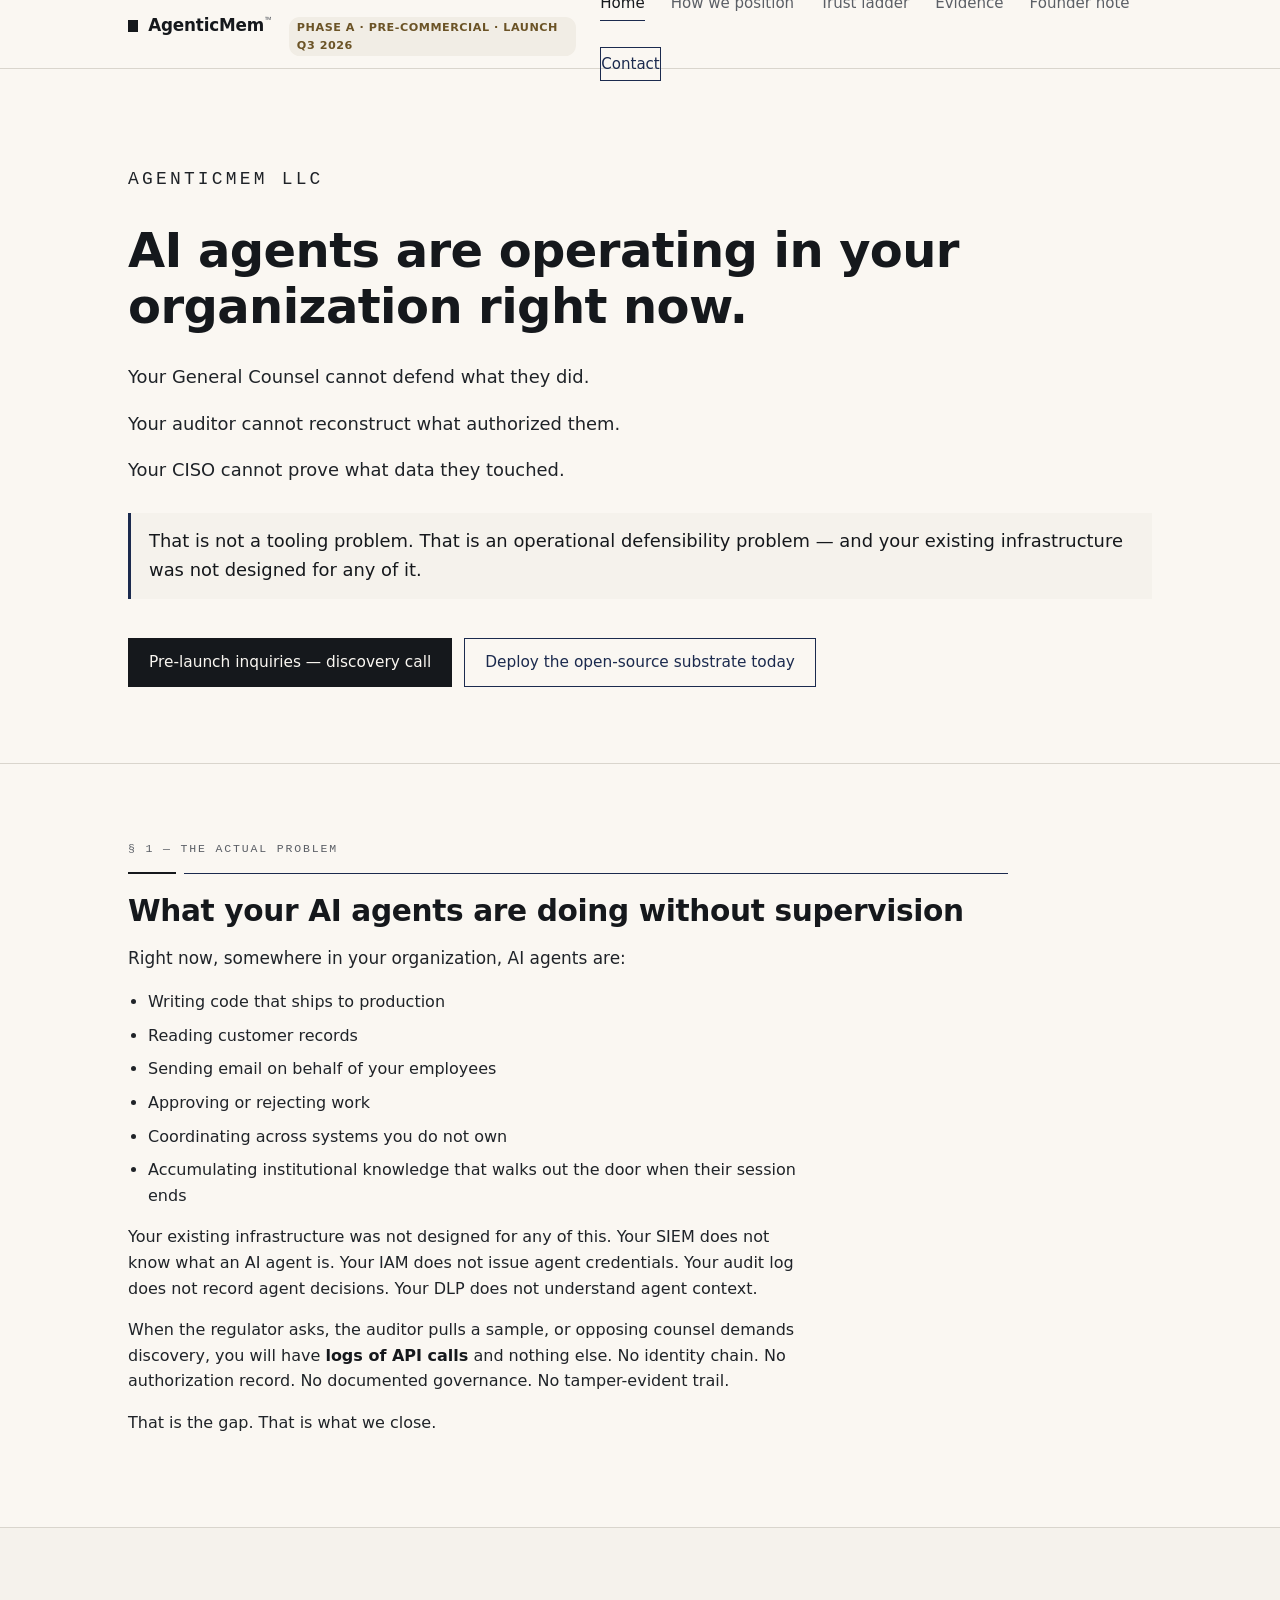
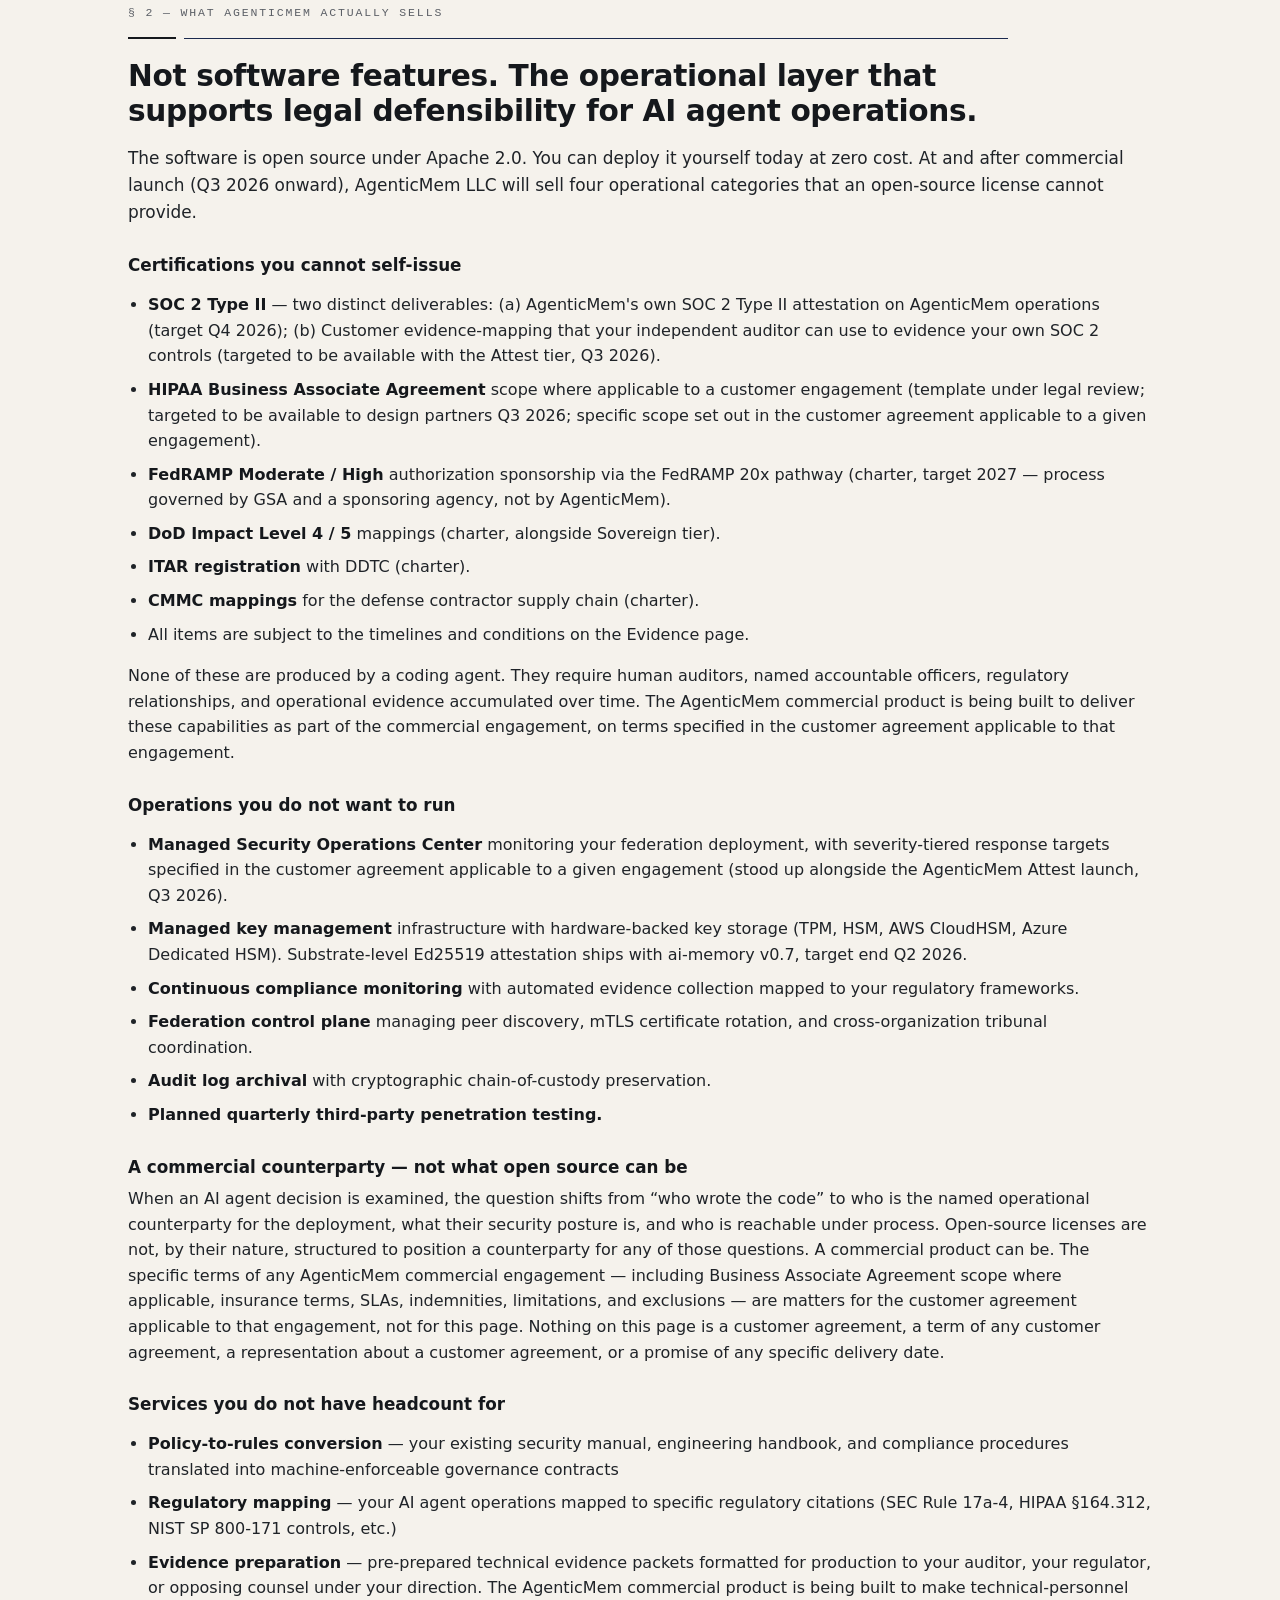
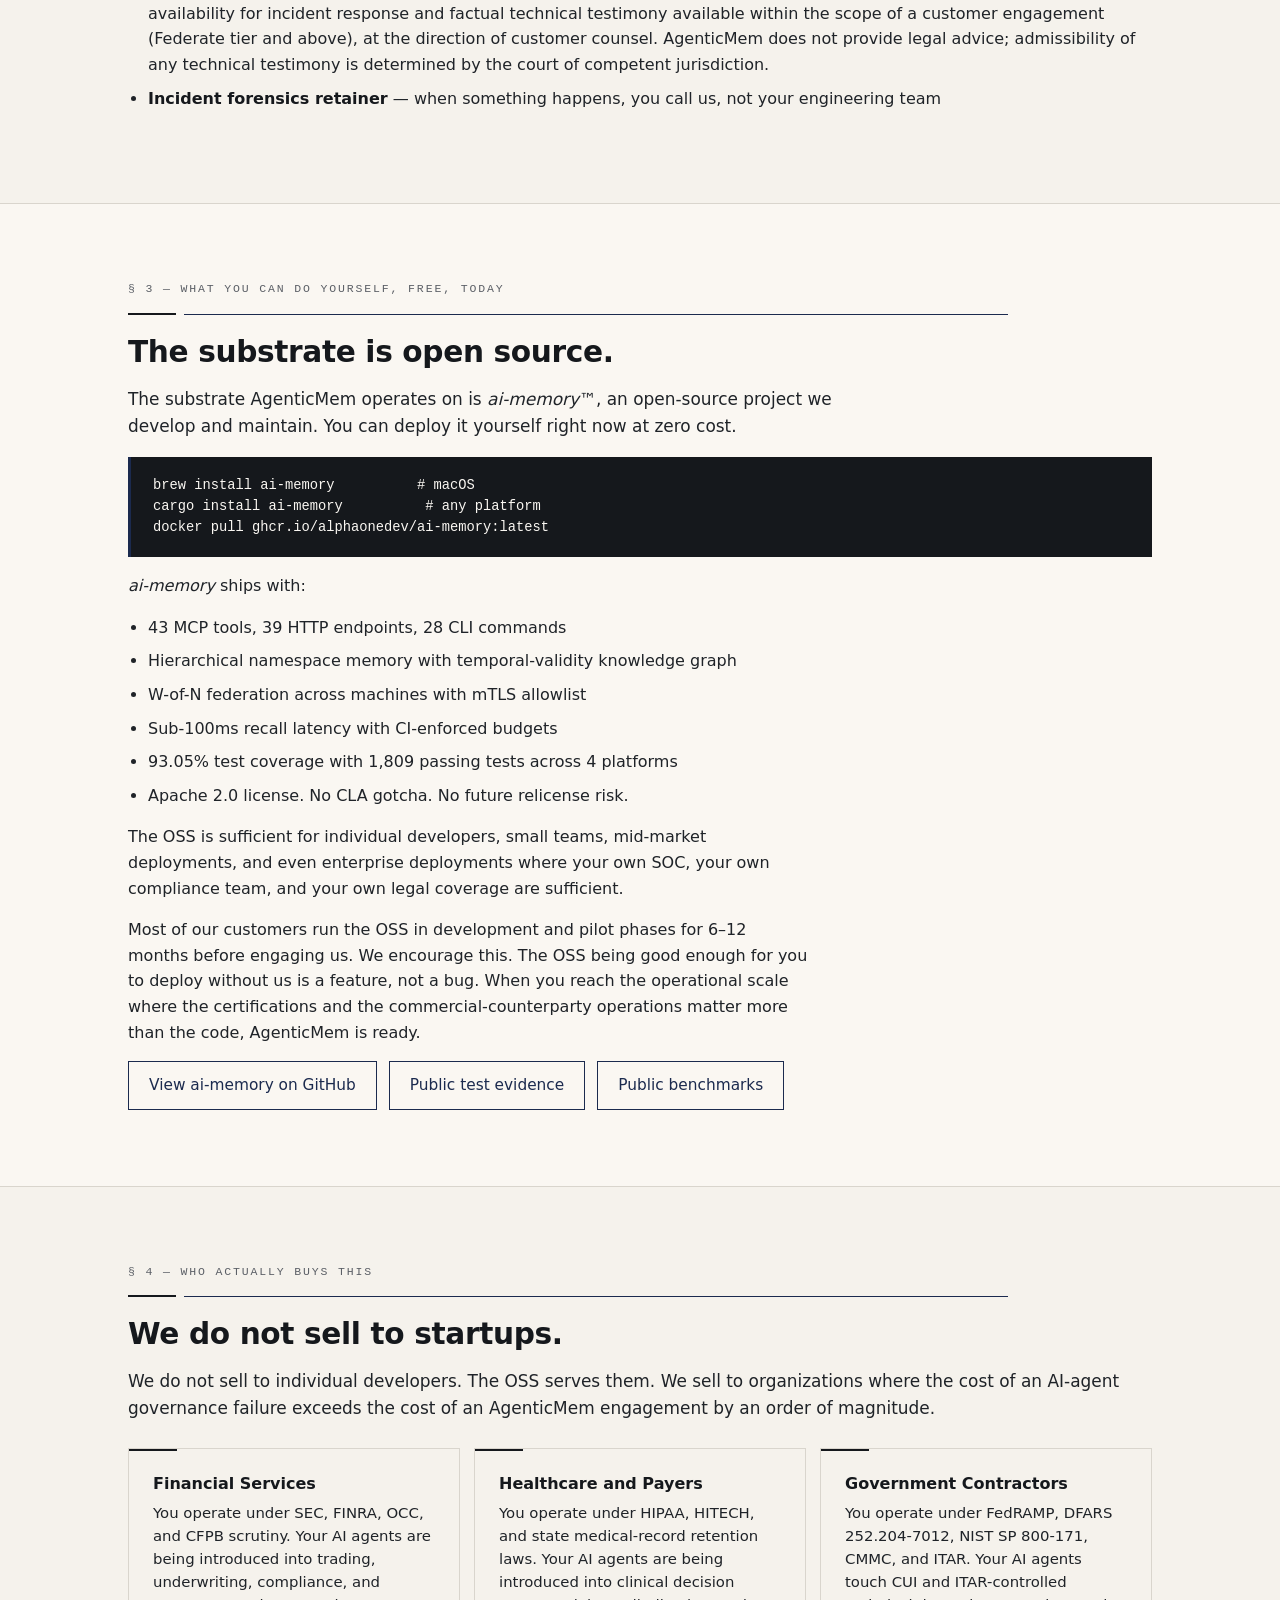
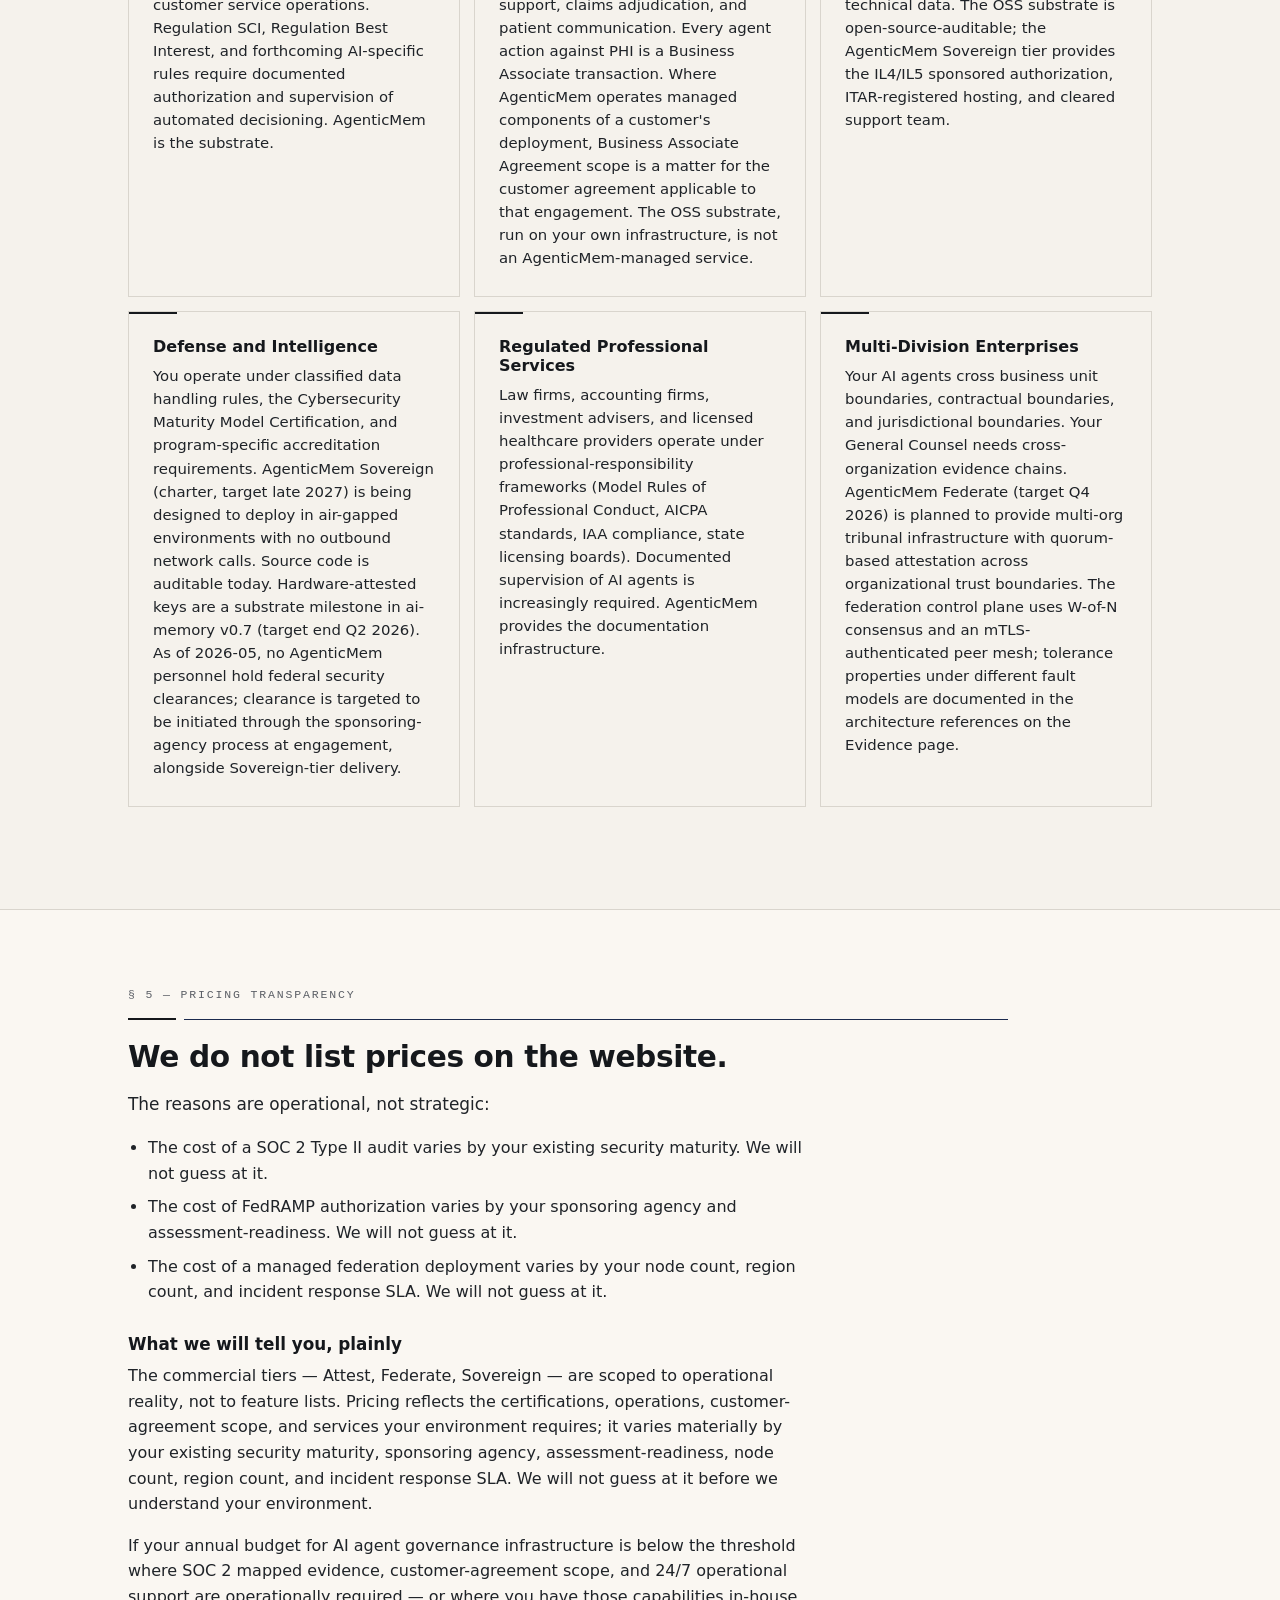
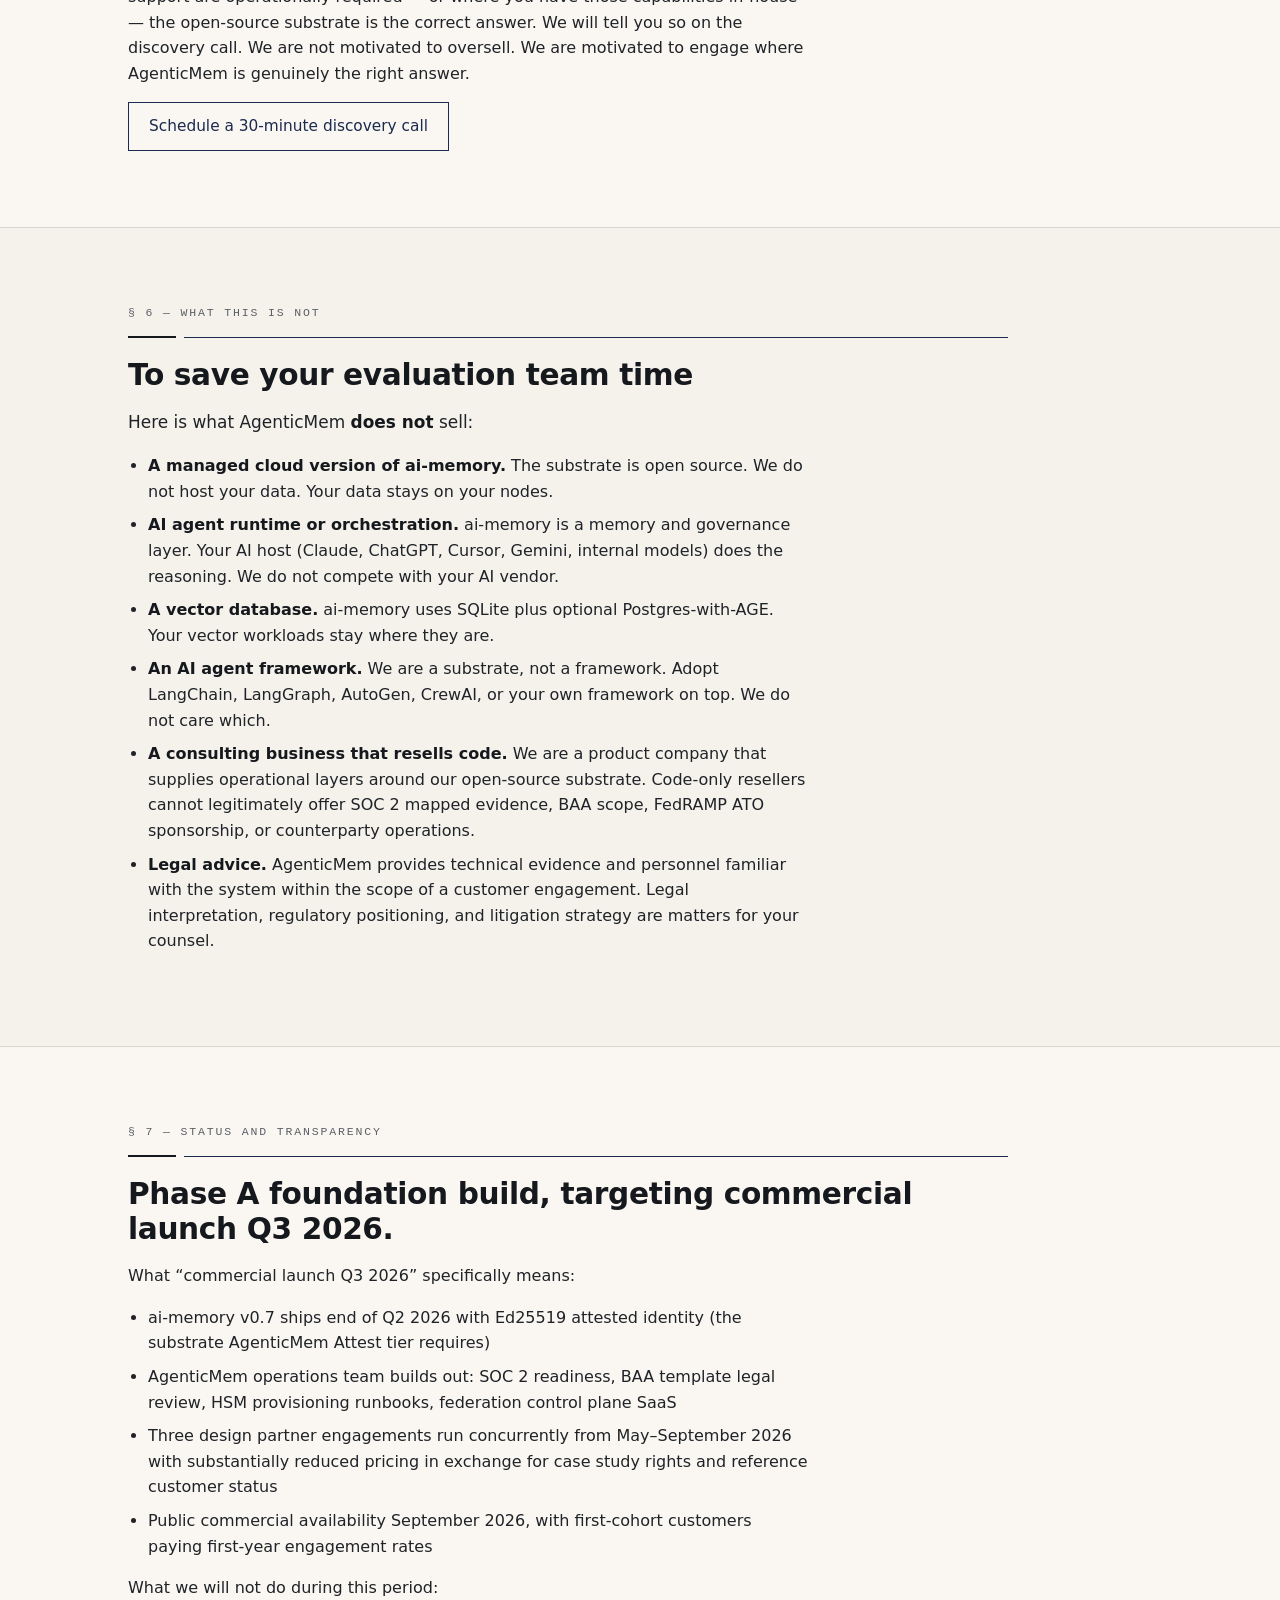
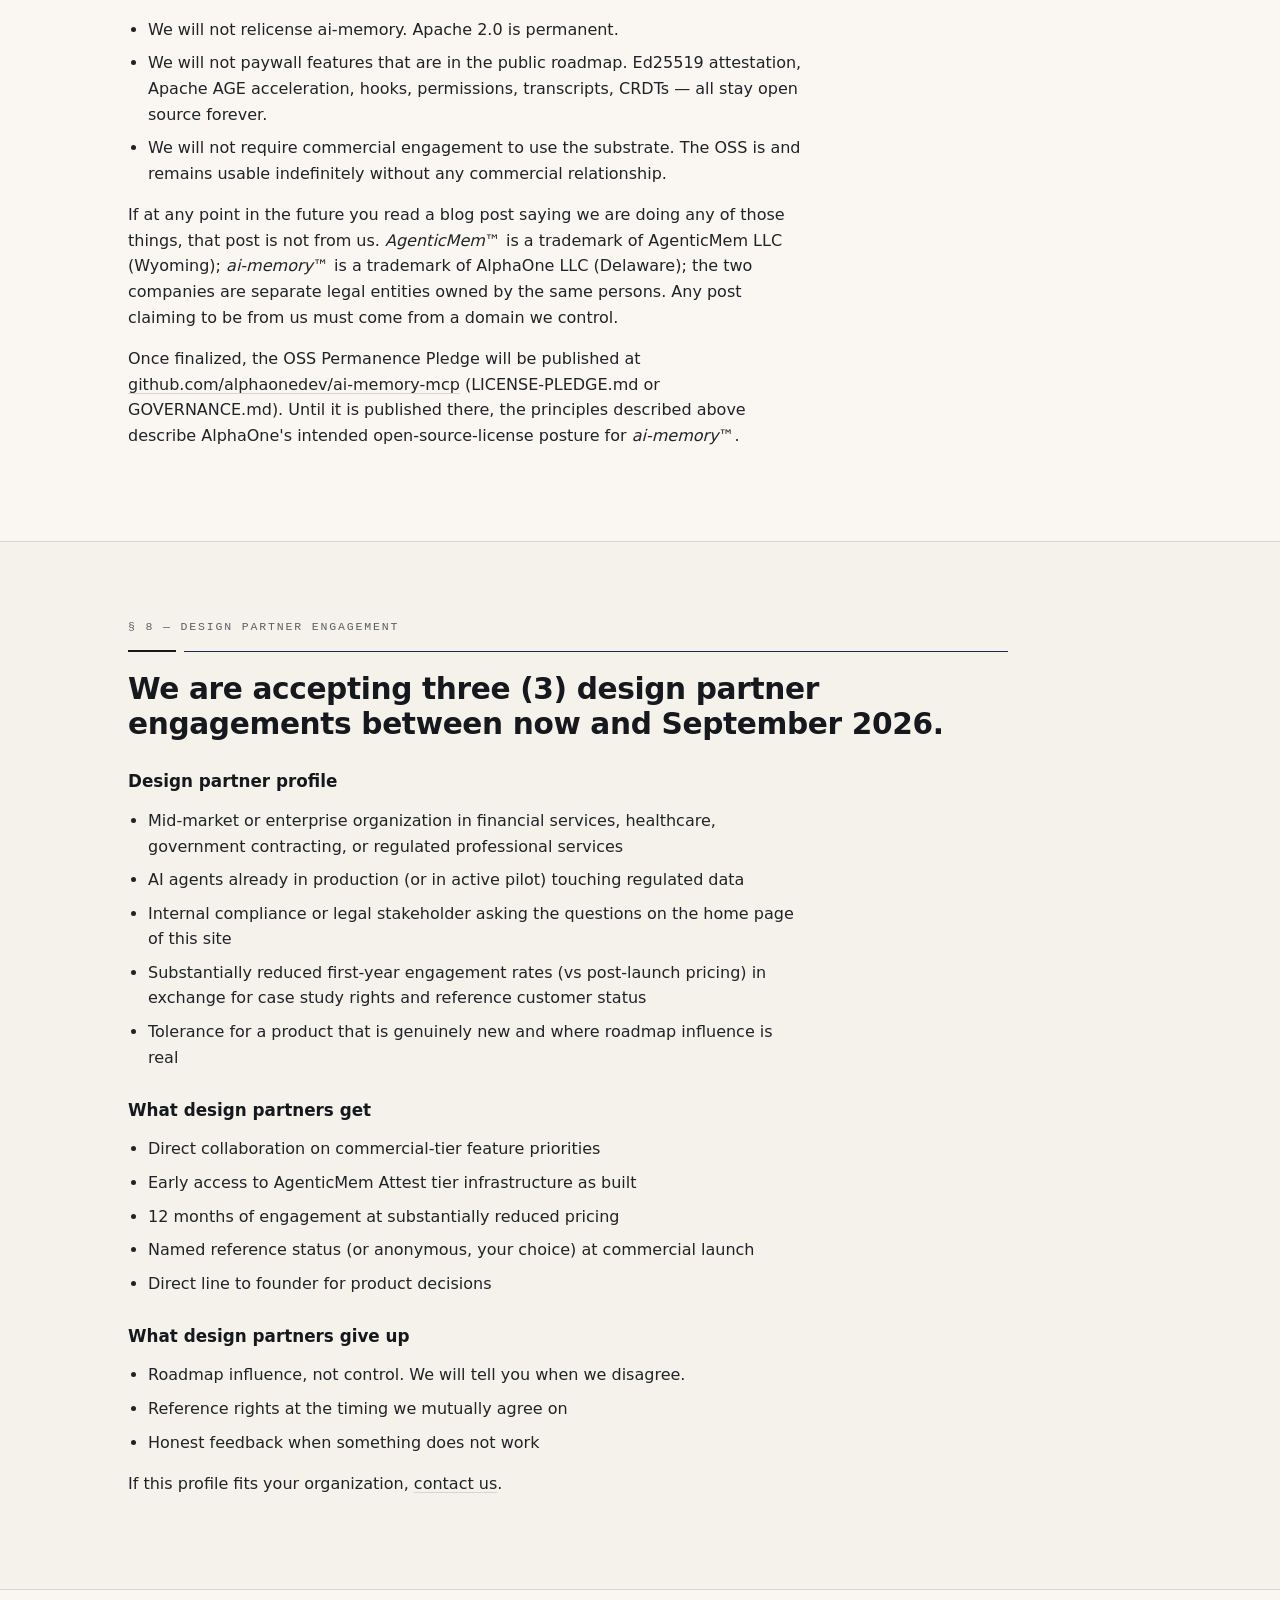
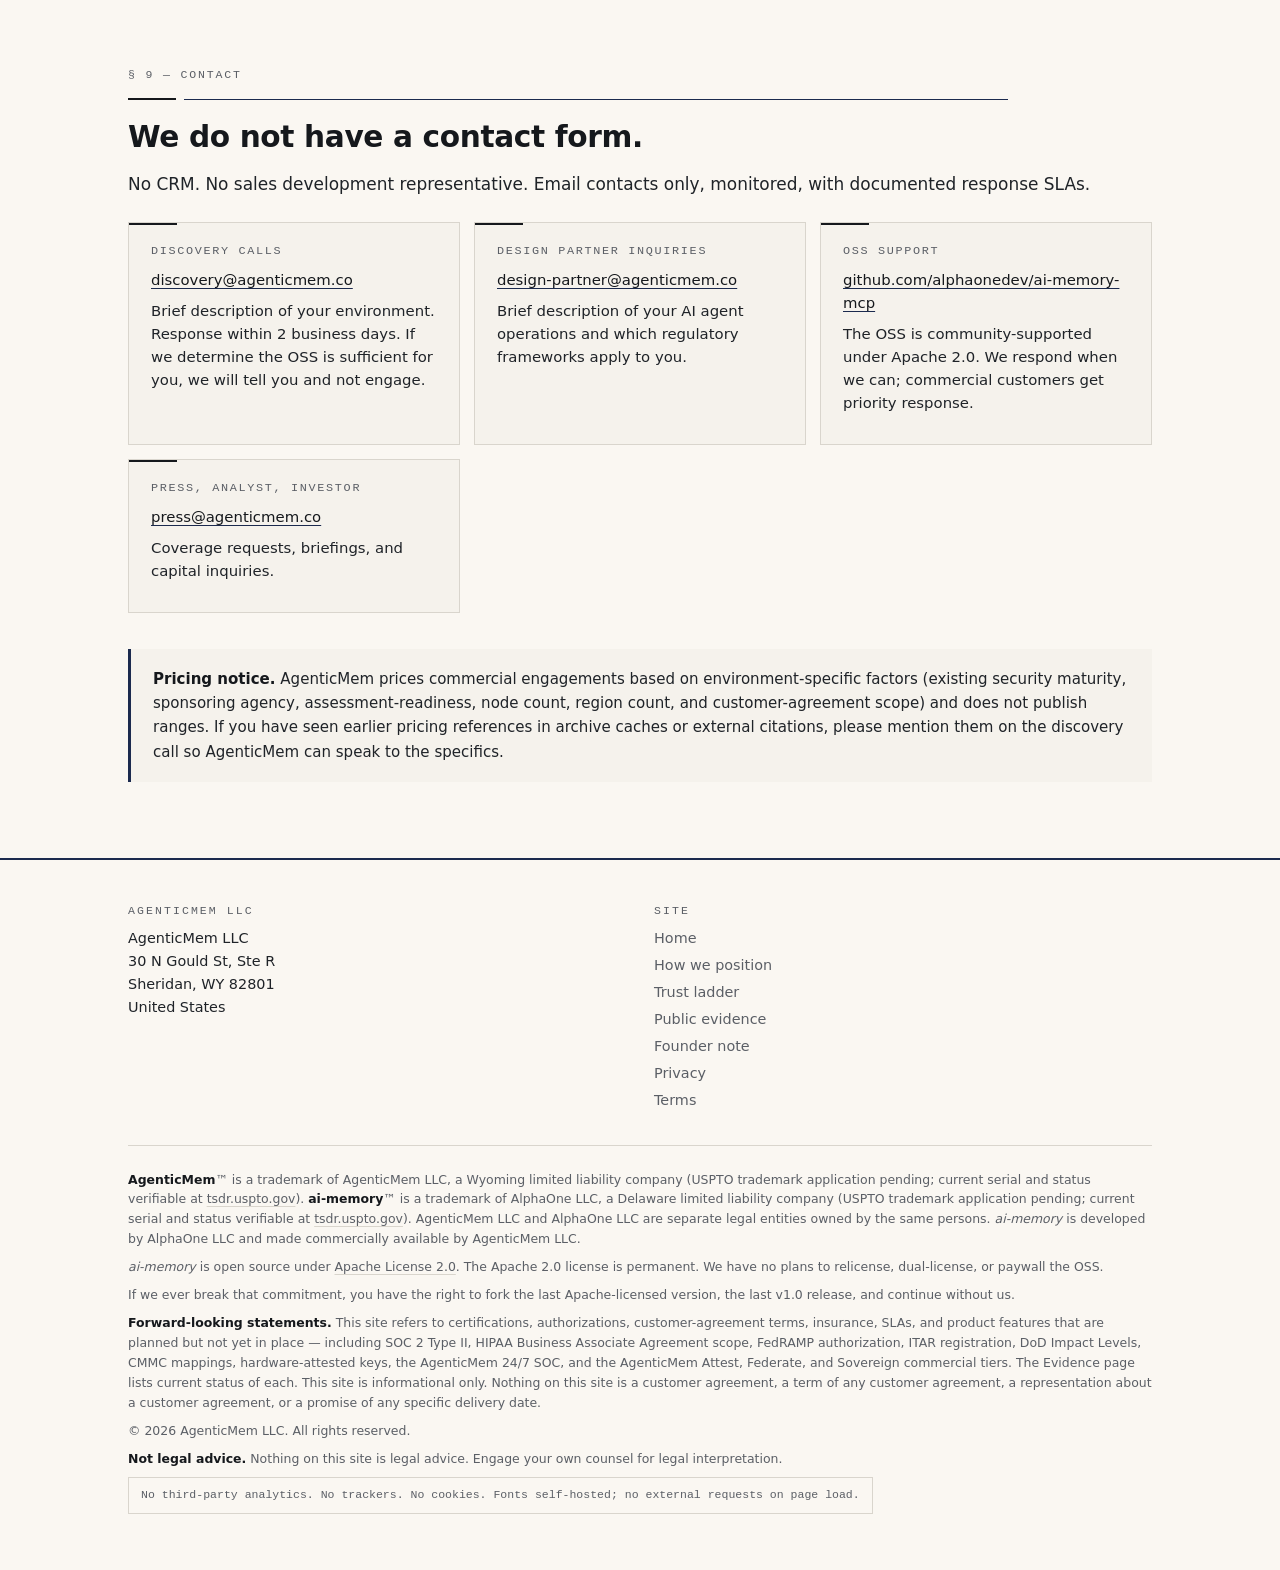
==== index.html @ 898bf643 "chore(site): § 6 cleanup — strip residual liability-acceptance phrases per style table" ====
<!DOCTYPE html>
<html lang="en">
<head>
<meta charset="UTF-8">
<meta name="viewport" content="width=device-width, initial-scale=1.0">
<title>AgenticMem&#8482; &mdash; Operational counterparty for AI agent operations</title>
<meta name="description" content="AgenticMem provides certifications, operations, and commercial-counterparty operations for organizations running ai-memory at regulated scale. The substrate is open source under Apache 2.0; AgenticMem is the commercial counterparty.">
<meta name="robots" content="index, follow">
<meta property="og:title" content="AgenticMem &mdash; Operational counterparty for AI agent operations">
<meta property="og:description" content="Certifications, operations, and commercial-counterparty operations for organizations running ai-memory at regulated scale.">
<meta property="og:url" content="https://agenticmem.co">
<meta property="og:type" content="website">
<meta name="theme-color" content="#FAF7F2">
<link rel="stylesheet" href="style.css">
<link rel="icon" type="image/svg+xml" href="favicon.svg">
</head>
<body>

<header class="site-header">
  <div class="container header-row">
    <a class="brand" href="/">
      <span class="brand-mark"></span>
      <span class="brand-name">AgenticMem<span class="brand-tm">&trade;</span></span>
      <span class="status-pill-header">Phase A &middot; pre-commercial &middot; launch Q3 2026</span>
    </a>
    <nav class="nav">
      <a href="/" class="active">Home</a>
      <a href="/positioning">How we position</a>
      <a href="/trust">Trust ladder</a>
      <a href="/evidence">Evidence</a>
      <a href="/founder">Founder note</a>
      <a href="#contact" class="nav-cta">Contact</a>
    </nav>
  </div>
</header>

<main>

<section class="hero">
  <div class="container">
    <p class="eyebrow">AgenticMem LLC</p>
    <h1>AI agents are operating in your organization right now.</h1>
    <p>Your General Counsel cannot defend what they did.</p>
    <p>Your auditor cannot reconstruct what authorized them.</p>
    <p>Your CISO cannot prove what data they touched.</p>
    <p class="callout">That is not a tooling problem. That is an operational defensibility problem &mdash; and your existing infrastructure was not designed for any of it.</p>
    <div class="cta-row">
      <a class="btn btn-primary" href="#contact">Pre-launch inquiries &mdash; discovery call</a>
      <a class="btn btn-ghost" href="https://github.com/alphaonedev/ai-memory-mcp">Deploy the open-source substrate today</a>
    </div>
  </div>
</section>

<section class="section">
  <div class="container">
    <p class="section-num">&sect; 1 &mdash; The actual problem</p>
    <h2>What your AI agents are doing without supervision</h2>
    <p class="lede">Right now, somewhere in your organization, AI agents are:</p>
    <ul class="spaced">
      <li>Writing code that ships to production</li>
      <li>Reading customer records</li>
      <li>Sending email on behalf of your employees</li>
      <li>Approving or rejecting work</li>
      <li>Coordinating across systems you do not own</li>
      <li>Accumulating institutional knowledge that walks out the door when their session ends</li>
    </ul>
    <p>Your existing infrastructure was not designed for any of this. Your SIEM does not know what an AI agent is. Your IAM does not issue agent credentials. Your audit log does not record agent decisions. Your DLP does not understand agent context.</p>
    <p>When the regulator asks, the auditor pulls a sample, or opposing counsel demands discovery, you will have <strong>logs of API calls</strong> and nothing else. No identity chain. No authorization record. No documented governance. No tamper-evident trail.</p>
    <p>That is the gap. That is what we close.</p>
  </div>
</section>

<section class="section section-alt">
  <div class="container wide">
    <p class="section-num">&sect; 2 &mdash; What AgenticMem actually sells</p>
    <h2>Not software features. The operational layer that supports legal defensibility for AI agent operations.</h2>
    <p class="lede">The software is open source under Apache 2.0. You can deploy it yourself today at zero cost. At and after commercial launch (Q3 2026 onward), AgenticMem LLC will sell four operational categories that an open-source license cannot provide.</p>

    <h3>Certifications you cannot self-issue</h3>
    <ul class="spaced">
      <li><strong>SOC 2 Type II</strong> &mdash; two distinct deliverables: (a) AgenticMem's own SOC 2 Type II attestation on AgenticMem operations (target Q4 2026); (b) Customer evidence-mapping that your independent auditor can use to evidence your own SOC 2 controls (targeted to be available with the Attest tier, Q3 2026).</li>
      <li><strong>HIPAA Business Associate Agreement</strong> scope where applicable to a customer engagement (template under legal review; targeted to be available to design partners Q3 2026; specific scope set out in the customer agreement applicable to a given engagement).</li>
      <li><strong>FedRAMP Moderate / High</strong> authorization sponsorship via the FedRAMP 20x pathway (charter, target 2027 &mdash; process governed by GSA and a sponsoring agency, not by AgenticMem).</li>
      <li><strong>DoD Impact Level 4 / 5</strong> mappings (charter, alongside Sovereign tier).</li>
      <li><strong>ITAR registration</strong> with DDTC (charter).</li>
      <li><strong>CMMC mappings</strong> for the defense contractor supply chain (charter).</li>
      <li>All items are subject to the timelines and conditions on the Evidence page.</li>
    </ul>
    <p>None of these are produced by a coding agent. They require human auditors, named accountable officers, regulatory relationships, and operational evidence accumulated over time. The AgenticMem commercial product is being built to deliver these capabilities as part of the commercial engagement, on terms specified in the customer agreement applicable to that engagement.</p>

    <h3>Operations you do not want to run</h3>
    <ul class="spaced">
      <li><strong>Managed Security Operations Center</strong> monitoring your federation deployment, with severity-tiered response targets specified in the customer agreement applicable to a given engagement (stood up alongside the AgenticMem Attest launch, Q3 2026).</li>
      <li><strong>Managed key management</strong> infrastructure with hardware-backed key storage (TPM, HSM, AWS CloudHSM, Azure Dedicated HSM). Substrate-level Ed25519 attestation ships with ai-memory v0.7, target end Q2 2026.</li>
      <li><strong>Continuous compliance monitoring</strong> with automated evidence collection mapped to your regulatory frameworks.</li>
      <li><strong>Federation control plane</strong> managing peer discovery, mTLS certificate rotation, and cross-organization tribunal coordination.</li>
      <li><strong>Audit log archival</strong> with cryptographic chain-of-custody preservation.</li>
      <li><strong>Planned quarterly third-party penetration testing.</strong></li>
    </ul>

    <h3>A commercial counterparty &mdash; not what open source can be</h3>
    <p>When an AI agent decision is examined, the question shifts from &ldquo;who wrote the code&rdquo; to who is the named operational counterparty for the deployment, what their security posture is, and who is reachable under process. Open-source licenses are not, by their nature, structured to position a counterparty for any of those questions. A commercial product can be. The specific terms of any AgenticMem commercial engagement &mdash; including Business Associate Agreement scope where applicable, insurance terms, SLAs, indemnities, limitations, and exclusions &mdash; are matters for the customer agreement applicable to that engagement, not for this page. Nothing on this page is a customer agreement, a term of any customer agreement, a representation about a customer agreement, or a promise of any specific delivery date.</p>

    <h3>Services you do not have headcount for</h3>
    <ul class="spaced">
      <li><strong>Policy-to-rules conversion</strong> &mdash; your existing security manual, engineering handbook, and compliance procedures translated into machine-enforceable governance contracts</li>
      <li><strong>Regulatory mapping</strong> &mdash; your AI agent operations mapped to specific regulatory citations (SEC Rule 17a-4, HIPAA &sect;164.312, NIST SP 800-171 controls, etc.)</li>
      <li><strong>Evidence preparation</strong> &mdash; pre-prepared technical evidence packets formatted for production to your auditor, your regulator, or opposing counsel under your direction. The AgenticMem commercial product is being built to make technical-personnel availability for incident response and factual technical testimony available within the scope of a customer engagement (Federate tier and above), at the direction of customer counsel. AgenticMem does not provide legal advice; admissibility of any technical testimony is determined by the court of competent jurisdiction.</li>
      <li><strong>Incident forensics retainer</strong> &mdash; when something happens, you call us, not your engineering team</li>
    </ul>
  </div>
</section>

<section class="section">
  <div class="container">
    <p class="section-num">&sect; 3 &mdash; What you can do yourself, free, today</p>
    <h2>The substrate is open source.</h2>
    <p class="lede">The substrate AgenticMem operates on is <em>ai-memory</em>&trade;, an open-source project we develop and maintain. You can deploy it yourself right now at zero cost.</p>
<pre><code>brew install ai-memory          # macOS
cargo install ai-memory          # any platform
docker pull ghcr.io/alphaonedev/ai-memory:latest</code></pre>
    <p><em>ai-memory</em> ships with:</p>
    <ul class="spaced">
      <li>43 MCP tools, 39 HTTP endpoints, 28 CLI commands</li>
      <li>Hierarchical namespace memory with temporal-validity knowledge graph</li>
      <li>W-of-N federation across machines with mTLS allowlist</li>
      <li>Sub-100ms recall latency with CI-enforced budgets</li>
      <li>93.05% test coverage with 1,809 passing tests across 4 platforms</li>
      <li>Apache 2.0 license. No CLA gotcha. No future relicense risk.</li>
    </ul>
    <p>The OSS is sufficient for individual developers, small teams, mid-market deployments, and even enterprise deployments where your own SOC, your own compliance team, and your own legal coverage are sufficient.</p>
    <p>Most of our customers run the OSS in development and pilot phases for 6&ndash;12 months before engaging us. We encourage this. The OSS being good enough for you to deploy without us is a feature, not a bug. When you reach the operational scale where the certifications and the commercial-counterparty operations matter more than the code, AgenticMem is ready.</p>
    <div class="cta-row">
      <a class="btn btn-ghost" href="https://github.com/alphaonedev/ai-memory-mcp">View ai-memory on GitHub</a>
      <a class="btn btn-ghost" href="https://alphaonedev.github.io/ai-memory-test-hub/">Public test evidence</a>
      <a class="btn btn-ghost" href="https://alphaonedev.github.io/ai-memory-mcp/#benchmarks">Public benchmarks</a>
    </div>
  </div>
</section>

<section class="section section-alt">
  <div class="container wide">
    <p class="section-num">&sect; 4 &mdash; Who actually buys this</p>
    <h2>We do not sell to startups.</h2>
    <p class="lede">We do not sell to individual developers. The OSS serves them. We sell to organizations where the cost of an AI-agent governance failure exceeds the cost of an AgenticMem engagement by an order of magnitude.</p>
    <div class="audience-grid">
      <div class="audience-card">
        <h3>Financial Services</h3>
        <p>You operate under SEC, FINRA, OCC, and CFPB scrutiny. Your AI agents are being introduced into trading, underwriting, compliance, and customer service operations. Regulation SCI, Regulation Best Interest, and forthcoming AI-specific rules require documented authorization and supervision of automated decisioning. AgenticMem is the substrate.</p>
      </div>
      <div class="audience-card">
        <h3>Healthcare and Payers</h3>
        <p>You operate under HIPAA, HITECH, and state medical-record retention laws. Your AI agents are being introduced into clinical decision support, claims adjudication, and patient communication. Every agent action against PHI is a Business Associate transaction. Where AgenticMem operates managed components of a customer's deployment, Business Associate Agreement scope is a matter for the customer agreement applicable to that engagement. The OSS substrate, run on your own infrastructure, is not an AgenticMem-managed service.</p>
      </div>
      <div class="audience-card">
        <h3>Government Contractors</h3>
        <p>You operate under FedRAMP, DFARS 252.204-7012, NIST SP 800-171, CMMC, and ITAR. Your AI agents touch CUI and ITAR-controlled technical data. The OSS substrate is open-source-auditable; the AgenticMem Sovereign tier provides the IL4/IL5 sponsored authorization, ITAR-registered hosting, and cleared support team.</p>
      </div>
      <div class="audience-card">
        <h3>Defense and Intelligence</h3>
        <p>You operate under classified data handling rules, the Cybersecurity Maturity Model Certification, and program-specific accreditation requirements. AgenticMem Sovereign (charter, target late 2027) is being designed to deploy in air-gapped environments with no outbound network calls. Source code is auditable today. Hardware-attested keys are a substrate milestone in ai-memory v0.7 (target end Q2 2026). As of 2026-05, no AgenticMem personnel hold federal security clearances; clearance is targeted to be initiated through the sponsoring-agency process at engagement, alongside Sovereign-tier delivery.</p>
      </div>
      <div class="audience-card">
        <h3>Regulated Professional Services</h3>
        <p>Law firms, accounting firms, investment advisers, and licensed healthcare providers operate under professional-responsibility frameworks (Model Rules of Professional Conduct, AICPA standards, IAA compliance, state licensing boards). Documented supervision of AI agents is increasingly required. AgenticMem provides the documentation infrastructure.</p>
      </div>
      <div class="audience-card">
        <h3>Multi-Division Enterprises</h3>
        <p>Your AI agents cross business unit boundaries, contractual boundaries, and jurisdictional boundaries. Your General Counsel needs cross-organization evidence chains. AgenticMem Federate (target Q4 2026) is planned to provide multi-org tribunal infrastructure with quorum-based attestation across organizational trust boundaries. The federation control plane uses W-of-N consensus and an mTLS-authenticated peer mesh; tolerance properties under different fault models are documented in the architecture references on the Evidence page.</p>
      </div>
    </div>
  </div>
</section>

<section class="section">
  <div class="container">
    <p class="section-num">&sect; 5 &mdash; Pricing transparency</p>
    <h2>We do not list prices on the website.</h2>
    <p class="lede">The reasons are operational, not strategic:</p>
    <ul class="spaced">
      <li>The cost of a SOC 2 Type II audit varies by your existing security maturity. We will not guess at it.</li>
      <li>The cost of FedRAMP authorization varies by your sponsoring agency and assessment-readiness. We will not guess at it.</li>
      <li>The cost of a managed federation deployment varies by your node count, region count, and incident response SLA. We will not guess at it.</li>
    </ul>
    <h3>What we will tell you, plainly</h3>
    <p>The commercial tiers &mdash; Attest, Federate, Sovereign &mdash; are scoped to operational reality, not to feature lists. Pricing reflects the certifications, operations, customer-agreement scope, and services your environment requires; it varies materially by your existing security maturity, sponsoring agency, assessment-readiness, node count, region count, and incident response SLA. We will not guess at it before we understand your environment.</p>
    <p>If your annual budget for AI agent governance infrastructure is below the threshold where SOC 2 mapped evidence, customer-agreement scope, and 24/7 operational support are operationally required &mdash; or where you have those capabilities in-house &mdash; the open-source substrate is the correct answer. We will tell you so on the discovery call. We are not motivated to oversell. We are motivated to engage where AgenticMem is genuinely the right answer.</p>
    <div class="cta-row">
      <a class="btn btn-ghost" href="#contact">Schedule a 30-minute discovery call</a>
    </div>
  </div>
</section>

<section class="section section-alt">
  <div class="container">
    <p class="section-num">&sect; 6 &mdash; What this is not</p>
    <h2>To save your evaluation team time</h2>
    <p class="lede">Here is what AgenticMem <strong>does not</strong> sell:</p>
    <ul class="spaced">
      <li><strong>A managed cloud version of ai-memory.</strong> The substrate is open source. We do not host your data. Your data stays on your nodes.</li>
      <li><strong>AI agent runtime or orchestration.</strong> ai-memory is a memory and governance layer. Your AI host (Claude, ChatGPT, Cursor, Gemini, internal models) does the reasoning. We do not compete with your AI vendor.</li>
      <li><strong>A vector database.</strong> ai-memory uses SQLite plus optional Postgres-with-AGE. Your vector workloads stay where they are.</li>
      <li><strong>An AI agent framework.</strong> We are a substrate, not a framework. Adopt LangChain, LangGraph, AutoGen, CrewAI, or your own framework on top. We do not care which.</li>
      <li><strong>A consulting business that resells code.</strong> We are a product company that supplies operational layers around our open-source substrate. Code-only resellers cannot legitimately offer SOC 2 mapped evidence, BAA scope, FedRAMP ATO sponsorship, or counterparty operations.</li>
      <li><strong>Legal advice.</strong> AgenticMem provides technical evidence and personnel familiar with the system within the scope of a customer engagement. Legal interpretation, regulatory positioning, and litigation strategy are matters for your counsel.</li>
    </ul>
  </div>
</section>

<section class="section">
  <div class="container">
    <p class="section-num">&sect; 7 &mdash; Status and transparency</p>
    <h2>Phase A foundation build, targeting commercial launch Q3 2026.</h2>
    <p>What &ldquo;commercial launch Q3 2026&rdquo; specifically means:</p>
    <ul class="spaced">
      <li>ai-memory v0.7 ships end of Q2 2026 with Ed25519 attested identity (the substrate AgenticMem Attest tier requires)</li>
      <li>AgenticMem operations team builds out: SOC 2 readiness, BAA template legal review, HSM provisioning runbooks, federation control plane SaaS</li>
      <li>Three design partner engagements run concurrently from May&ndash;September 2026 with substantially reduced pricing in exchange for case study rights and reference customer status</li>
      <li>Public commercial availability September 2026, with first-cohort customers paying first-year engagement rates</li>
    </ul>
    <p>What we will not do during this period:</p>
    <ul class="spaced">
      <li>We will not relicense ai-memory. Apache 2.0 is permanent.</li>
      <li>We will not paywall features that are in the public roadmap. Ed25519 attestation, Apache AGE acceleration, hooks, permissions, transcripts, CRDTs &mdash; all stay open source forever.</li>
      <li>We will not require commercial engagement to use the substrate. The OSS is and remains usable indefinitely without any commercial relationship.</li>
    </ul>
    <p>If at any point in the future you read a blog post saying we are doing any of those things, that post is not from us. <em>AgenticMem</em>&trade; is a trademark of AgenticMem LLC (Wyoming); <em>ai-memory</em>&trade; is a trademark of AlphaOne LLC (Delaware); the two companies are separate legal entities owned by the same persons. Any post claiming to be from us must come from a domain we control.</p>
    <p>Once finalized, the OSS Permanence Pledge will be published at <a href="https://github.com/alphaonedev/ai-memory-mcp">github.com/alphaonedev/ai-memory-mcp</a> (LICENSE-PLEDGE.md or GOVERNANCE.md). Until it is published there, the principles described above describe AlphaOne's intended open-source-license posture for <em>ai-memory</em>&trade;.</p>
  </div>
</section>

<section class="section section-alt">
  <div class="container">
    <p class="section-num">&sect; 8 &mdash; Design partner engagement</p>
    <h2>We are accepting three (3) design partner engagements between now and September 2026.</h2>

    <h3>Design partner profile</h3>
    <ul class="spaced">
      <li>Mid-market or enterprise organization in financial services, healthcare, government contracting, or regulated professional services</li>
      <li>AI agents already in production (or in active pilot) touching regulated data</li>
      <li>Internal compliance or legal stakeholder asking the questions on the home page of this site</li>
      <li>Substantially reduced first-year engagement rates (vs post-launch pricing) in exchange for case study rights and reference customer status</li>
      <li>Tolerance for a product that is genuinely new and where roadmap influence is real</li>
    </ul>

    <h3>What design partners get</h3>
    <ul class="spaced">
      <li>Direct collaboration on commercial-tier feature priorities</li>
      <li>Early access to AgenticMem Attest tier infrastructure as built</li>
      <li>12 months of engagement at substantially reduced pricing</li>
      <li>Named reference status (or anonymous, your choice) at commercial launch</li>
      <li>Direct line to founder for product decisions</li>
    </ul>

    <h3>What design partners give up</h3>
    <ul class="spaced">
      <li>Roadmap influence, not control. We will tell you when we disagree.</li>
      <li>Reference rights at the timing we mutually agree on</li>
      <li>Honest feedback when something does not work</li>
    </ul>

    <p>If this profile fits your organization, <a href="#contact">contact us</a>.</p>
  </div>
</section>

<section class="section" id="contact">
  <div class="container wide">
    <p class="section-num">&sect; 9 &mdash; Contact</p>
    <h2>We do not have a contact form.</h2>
    <p class="lede">No CRM. No sales development representative. Email contacts only, monitored, with documented response SLAs.</p>
    <div class="contact-row">
      <div>
        <h3>Discovery calls</h3>
        <p><a href="mailto:discovery@agenticmem.co">discovery@agenticmem.co</a></p>
        <p>Brief description of your environment. Response within 2 business days. If we determine the OSS is sufficient for you, we will tell you and not engage.</p>
      </div>
      <div>
        <h3>Design partner inquiries</h3>
        <p><a href="mailto:design-partner@agenticmem.co">design-partner@agenticmem.co</a></p>
        <p>Brief description of your AI agent operations and which regulatory frameworks apply to you.</p>
      </div>
      <div>
        <h3>OSS support</h3>
        <p><a href="https://github.com/alphaonedev/ai-memory-mcp/issues">github.com/alphaonedev/ai-memory-mcp</a></p>
        <p>The OSS is community-supported under Apache 2.0. We respond when we can; commercial customers get priority response.</p>
      </div>
      <div>
        <h3>Press, analyst, investor</h3>
        <p><a href="mailto:press@agenticmem.co">press@agenticmem.co</a></p>
        <p>Coverage requests, briefings, and capital inquiries.</p>
      </div>
    </div>
    <div class="structure-note" style="margin-top:2.4em">
      <p><strong>Pricing notice.</strong> AgenticMem prices commercial engagements based on environment-specific factors (existing security maturity, sponsoring agency, assessment-readiness, node count, region count, and customer-agreement scope) and does not publish ranges. If you have seen earlier pricing references in archive caches or external citations, please mention them on the discovery call so AgenticMem can speak to the specifics.</p>
    </div>
  </div>
</section>

</main>

<footer class="site-footer">
  <div class="container">
    <div class="footer-grid">
      <div>
        <h4>AgenticMem LLC</h4>
        <address>
          AgenticMem LLC<br>
          30 N Gould St, Ste R<br>
          Sheridan, WY 82801<br>
          United States
        </address>
      </div>
      <div>
        <h4>Site</h4>
        <ul>
          <li><a href="/">Home</a></li>
          <li><a href="/positioning">How we position</a></li>
          <li><a href="/trust">Trust ladder</a></li>
          <li><a href="/evidence">Public evidence</a></li>
          <li><a href="/founder">Founder note</a></li>
          <li><a href="/privacy">Privacy</a></li>
          <li><a href="/terms">Terms</a></li>
        </ul>
      </div>
    </div>
    <div class="legal">
      <p><strong>AgenticMem</strong>&trade; is a trademark of AgenticMem LLC, a Wyoming limited liability company (USPTO trademark application pending; current serial and status verifiable at <a href="https://tsdr.uspto.gov">tsdr.uspto.gov</a>). <strong>ai-memory</strong>&trade; is a trademark of AlphaOne LLC, a Delaware limited liability company (USPTO trademark application pending; current serial and status verifiable at <a href="https://tsdr.uspto.gov">tsdr.uspto.gov</a>). AgenticMem LLC and AlphaOne LLC are separate legal entities owned by the same persons. <em>ai-memory</em> is developed by AlphaOne LLC and made commercially available by AgenticMem LLC.</p>
      <p><em>ai-memory</em> is open source under <a href="https://www.apache.org/licenses/LICENSE-2.0">Apache License 2.0</a>. The Apache 2.0 license is permanent. We have no plans to relicense, dual-license, or paywall the OSS.</p>
      <p>If we ever break that commitment, you have the right to fork the last Apache-licensed version, the last v1.0 release, and continue without us.</p>
      <p><strong>Forward-looking statements.</strong> This site refers to certifications, authorizations, customer-agreement terms, insurance, SLAs, and product features that are planned but not yet in place &mdash; including SOC 2 Type II, HIPAA Business Associate Agreement scope, FedRAMP authorization, ITAR registration, DoD Impact Levels, CMMC mappings, hardware-attested keys, the AgenticMem 24/7 SOC, and the AgenticMem Attest, Federate, and Sovereign commercial tiers. The Evidence page lists current status of each. This site is informational only. Nothing on this site is a customer agreement, a term of any customer agreement, a representation about a customer agreement, or a promise of any specific delivery date.</p>
      <p>&copy; 2026 AgenticMem LLC. All rights reserved.</p>
      <p><strong>Not legal advice.</strong> Nothing on this site is legal advice. Engage your own counsel for legal interpretation.</p>
      <p class="privacy-note">No third-party analytics. No trackers. No cookies. Fonts self-hosted; no external requests on page load.</p>
    </div>
  </div>
</footer>

</body>
</html>
---- style.css ----
/* AgenticMem Brand System v3.0 — website (light default).
   Source of truth: AgenticMem Brand System v3.0 Unification Spec.
   Light theme matches the v3 sales slick: bone background, ink body,
   charcoal headings, iron-gall keystone accent. */

/* ============================================================ FONTS */

@font-face {
  font-family: "Inter";
  font-style: normal;
  font-weight: 400;
  font-display: swap;
  src: url("assets/fonts/inter-400.woff2") format("woff2");
}
@font-face {
  font-family: "Inter";
  font-style: normal;
  font-weight: 500;
  font-display: swap;
  src: url("assets/fonts/inter-500.woff2") format("woff2");
}
@font-face {
  font-family: "Inter";
  font-style: normal;
  font-weight: 600;
  font-display: swap;
  src: url("assets/fonts/inter-600.woff2") format("woff2");
}
@font-face {
  font-family: "Inter";
  font-style: normal;
  font-weight: 700;
  font-display: swap;
  src: url("assets/fonts/inter-700.woff2") format("woff2");
}
@font-face {
  font-family: "JetBrains Mono";
  font-style: normal;
  font-weight: 400;
  font-display: swap;
  src: url("assets/fonts/jetbrains-mono-400.woff2") format("woff2");
}
@font-face {
  font-family: "JetBrains Mono";
  font-style: normal;
  font-weight: 700;
  font-display: swap;
  src: url("assets/fonts/jetbrains-mono-700.woff2") format("woff2");
}

/* ============================================================ TOKENS */

:root {
  /* Palette tokens (verbatim from spec). Never reference hex values directly
     outside this :root block. */
  --charcoal:        #15181c;
  --iron-gall:       #1B2A4E;
  --ink-body:        #1F2328;
  --stone:           #5B5F66;
  --hairline:        #D9D5CD;
  --bone:            #FAF7F2;
  --soft-bg:         #F5F2EC;
  --white-text:      #FAF7F2;
  --dark-muted:      #9CA0A6;

  /* Status colors (functional, not decorative). */
  --status-shipped:  #1F5C3F;
  --status-pending:  #7A4A12;
  --status-future:   #3D3A6E;

  /* Light theme (website default) — semantic mapping. */
  --bg:              var(--bone);
  --bg-alt:          var(--soft-bg);    /* subtle row / alt section */
  --text:            var(--ink-body);
  --text-mute:       var(--stone);
  --headings:        var(--charcoal);
  --rule:            var(--hairline);
  --accent:          var(--iron-gall);

  /* Card surfaces. */
  --tile-oss-bg:     var(--soft-bg);    /* OSS / open / available tiles */
  --tile-oss-border: var(--hairline);
  --tile-comm-bg:    var(--charcoal);   /* commercial / counterparty tiles */
  --tile-comm-text:  var(--white-text);

  --container:       1080px;
  --measure:         680px;

  --font-sans: "Inter", system-ui, -apple-system, "Segoe UI", Roboto, sans-serif;
  --font-mono: "JetBrains Mono", ui-monospace, "SF Mono", Menlo, Consolas, monospace;
}

* { box-sizing: border-box; }

html, body {
  margin: 0;
  padding: 0;
  background: var(--bg);
  color: var(--text);
  font-family: var(--font-sans);
  font-size: 16px;
  line-height: 1.6;
  font-feature-settings: "ss01", "cv11";  /* Inter stylistic alternates */
  -webkit-font-smoothing: antialiased;
  -moz-osx-font-smoothing: grayscale;
  text-rendering: optimizeLegibility;
}

/* ============================================================ BASIC ELEMENTS */

a {
  color: var(--text);
  text-decoration: underline;
  text-underline-offset: 3px;
  text-decoration-thickness: 1px;
  text-decoration-color: var(--rule);
  transition: color 0.12s ease, text-decoration-color 0.12s ease;
}
a:hover {
  color: var(--accent);
  text-decoration-color: var(--accent);
}

h1, h2, h3, h4 {
  font-family: var(--font-sans);
  font-weight: 700;
  letter-spacing: -0.012em;
  line-height: 1.18;
  margin: 0 0 0.6em;
  color: var(--headings);
}
h1 { font-size: clamp(2.0rem, 4.4vw, 3.0rem); }
h2 { font-size: clamp(1.5rem, 2.6vw, 1.85rem); font-weight: 600; }
h3 { font-size: 1.05rem; font-weight: 600; letter-spacing: 0; }
h4 {
  font-family: var(--font-mono);
  font-size: 0.78rem;
  letter-spacing: 0.16em;
  text-transform: uppercase;
  color: var(--text-mute);
  font-weight: 400;
}

p {
  margin: 0 0 1em;
  max-width: var(--measure);
  color: var(--text);
}
.wide p, .wide ul, .wide ol { max-width: none; }

strong { font-weight: 600; color: var(--headings); }
em { font-style: italic; }

ul, ol { padding-left: 1.25em; max-width: var(--measure); }
li { margin: 0.25em 0; color: var(--text); }

code {
  font-family: var(--font-mono);
  font-size: 0.86em;
  background: var(--soft-bg);
  padding: 0.08em 0.4em;
  border-radius: 0;
  border: 1px solid var(--rule);
  color: var(--charcoal);
}

pre {
  font-family: var(--font-mono);
  background: var(--charcoal);
  color: var(--bone);
  font-size: 0.86rem;
  line-height: 1.55;
  padding: 18px 22px;
  overflow-x: auto;
  border-left: 3px solid var(--accent);
  margin: 1.2em 0;
  max-width: none;
}
pre code { background: transparent; border: 0; padding: 0; color: inherit; font-size: inherit; }

hr {
  border: 0;
  border-top: 1px solid var(--rule);
  margin: 3.5rem 0;
}

blockquote {
  margin: 1.5em 0;
  padding: 0.6em 1.2em;
  border-left: 3px solid var(--accent);
  color: var(--text);
}

.container { max-width: var(--container); margin: 0 auto; padding: 0 28px; }

/* ============================================================ HEADER */

.site-header {
  border-bottom: 1px solid var(--rule);
  background: var(--bg);
}
.header-row {
  display: flex;
  align-items: center;
  justify-content: space-between;
  height: 68px;
  gap: 24px;
}
.brand {
  display: inline-flex;
  align-items: baseline;
  gap: 10px;
  text-decoration: none;
  color: var(--headings);
}
.brand:hover { color: var(--headings); text-decoration: none; }
.brand-mark {
  display: inline-block;
  width: 12px; height: 12px;
  background: var(--charcoal);
  transform: translateY(1px);
}
.brand-name {
  font-family: var(--font-sans);
  font-weight: 600;
  letter-spacing: -0.01em;
  font-size: 1.05rem;
}
.brand-tm {
  font-family: var(--font-mono);
  font-size: 0.62rem;
  vertical-align: super;
  color: var(--text-mute);
  margin-left: 1px;
  font-weight: 400;
}

.nav { display: flex; align-items: center; gap: 26px; flex-wrap: wrap; }
.nav a {
  color: var(--text-mute);
  text-decoration: none;
  font-size: 0.94rem;
  font-family: var(--font-sans);
  font-weight: 500;
  padding: 4px 0;
  border-bottom: 1px solid transparent;
}
.nav a:hover { color: var(--accent); }
.nav a.active {
  color: var(--headings);
  border-bottom-color: var(--accent);
}
.nav-cta {
  border: 1px solid var(--accent) !important;
  padding: 7px 16px;
  color: var(--accent) !important;
  border-bottom-style: solid !important;
}
.nav-cta:hover {
  background: var(--accent);
  color: var(--bone) !important;
  border-color: var(--accent) !important;
}

/* ============================================================ HERO */

.hero {
  padding: 96px 0 76px;
  border-bottom: 1px solid var(--rule);
}
.eyebrow {
  font-family: var(--font-mono);
  font-weight: 400;
  text-transform: uppercase;
  letter-spacing: 0.18em;
  font-size: 0.72rem;
  color: var(--text-mute);
  margin: 0 0 28px;
}
.hero h1 {
  margin: 0 0 28px;
  max-width: 880px;
  font-weight: 700;
}
.hero p {
  font-size: 1.12rem;
  color: var(--text);
  max-width: 720px;
}

/* ============================================================ KEYSTONE TICK
   The single most distinctive element. Short charcoal rule (~36pt, 2pt) +
   longer iron-gall hairline (0.5pt) extending to the right edge. */

.keystone-tick {
  display: flex;
  align-items: center;
  gap: 8px;
  margin: 0 0 28px;
  height: 2px;
}
.keystone-tick::before {
  content: "";
  display: block;
  width: 48px;            /* ~36pt */
  height: 2px;
  background: var(--charcoal);
  flex: 0 0 auto;
}
.keystone-tick::after {
  content: "";
  display: block;
  height: 1px;
  background: var(--accent);
  flex: 1 1 auto;
}

/* Auto-applied keystone tick under section eyebrow → above h2. */
.section h2 {
  position: relative;
  padding-top: 22px;
  margin-top: 0;
}
.section h2::before {
  content: "";
  position: absolute;
  top: 0;
  left: 0;
  width: 48px;
  height: 2px;
  background: var(--charcoal);
}
.section h2::after {
  content: "";
  position: absolute;
  top: 1px;
  left: 56px;              /* 48 short rule + 8 gap */
  right: 0;
  height: 1px;
  background: var(--accent);
}

/* Hero h1 does not get a keystone tick. */
.hero h1::before, .hero h1::after { content: none; }

/* ============================================================ PULL-QUOTE / CALLOUT
   soft-bg background, iron-gall left rule, no quotation marks. Ends with
   charcoal-bold lead phrase. */

p.callout {
  background: var(--soft-bg);
  color: var(--charcoal);
  padding: 14px 18px;
  margin: 1.6em 0 2.2em;
  font-weight: 500;
  font-style: normal;
  border-left: 3px solid var(--accent);
  max-width: none;
}
p.callout strong { color: var(--charcoal); font-weight: 700; }

/* ============================================================ BUTTONS */

.cta-row {
  display: flex;
  flex-wrap: wrap;
  gap: 12px;
  margin: 8px 0 0;
}

.btn {
  display: inline-flex;
  align-items: center;
  padding: 11px 20px;
  font-family: var(--font-sans);
  font-size: 0.96rem;
  font-weight: 500;
  text-decoration: none;
  border: 1px solid var(--accent);
  background: transparent;
  color: var(--accent);
  transition: background 0.12s ease, color 0.12s ease, border-color 0.12s ease;
}
.btn:hover { text-decoration: none; }
.btn-primary {
  background: var(--charcoal);
  color: var(--bone);
  border-color: var(--charcoal);
}
.btn-primary:hover {
  background: var(--accent);
  color: var(--bone);
  border-color: var(--accent);
}
.btn-ghost {
  border-color: var(--accent);
  color: var(--accent);
  background: transparent;
}
.btn-ghost:hover {
  background: var(--accent);
  color: var(--bone);
  border-color: var(--accent);
}

/* ============================================================ SECTIONS */

.section { padding: 76px 0; border-bottom: 1px solid var(--rule); }
.section:last-of-type { border-bottom: 0; }
.section-alt { background: var(--bg-alt); }

.section h2 { margin-bottom: 16px; max-width: 880px; }
.section h3 { margin-top: 1.8em; margin-bottom: 0.5em; color: var(--headings); }
.section h3:first-child { margin-top: 0; }

.lede {
  font-size: 1.06rem;
  color: var(--text);
  max-width: 760px;
}

.section-num {
  font-family: var(--font-mono);
  font-weight: 400;
  font-size: 0.72rem;
  letter-spacing: 0.16em;
  text-transform: uppercase;
  color: var(--text-mute);
  margin: 0 0 14px;
}

.section ul.spaced li,
.section ol.spaced li { margin: 0.5em 0; color: var(--text); }

/* ============================================================ FACT TABLE */

.fact-table-wrap { overflow-x: auto; margin: 1.4em 0; }
.fact-table {
  width: 100%;
  border-collapse: collapse;
  font-size: 0.92rem;
  max-width: none;
  background: var(--bg);
  color: var(--text);
}
.fact-table th, .fact-table td {
  text-align: left;
  padding: 11px 14px;
  border-bottom: 1px solid var(--rule);
  vertical-align: top;
}
.fact-table thead th {
  background: var(--soft-bg);
  font-weight: 600;
  color: var(--headings);
  border-bottom: 2px solid var(--charcoal);
  font-family: var(--font-mono);
  font-size: 0.78rem;
  letter-spacing: 0.04em;
  text-transform: uppercase;
}
.fact-table tbody th {
  font-weight: 600;
  color: var(--headings);
  width: 24%;
}
.fact-table td { color: var(--text); }
.fact-table .yes { color: var(--status-shipped); font-weight: 600; }
.fact-table .no  { color: var(--text-mute); }
.fact-table tbody tr:last-child th,
.fact-table tbody tr:last-child td { border-bottom: 0; }

/* ============================================================ STEP LIST (TRUST LADDER) */

.steps { list-style: none; padding: 0; margin: 0; max-width: none; }
.steps > li {
  margin: 0 0 16px;
  padding: 24px 24px 22px;
  position: relative;
}

/* OSS / open / available tile: soft-bg, hairline border, charcoal keystone tick top-left. */
.steps > li.tile-oss {
  background: var(--tile-oss-bg);
  border: 1px solid var(--tile-oss-border);
  color: var(--text);
}
.steps > li.tile-oss::before {
  content: "";
  position: absolute;
  top: 0; left: 0;
  width: 48px; height: 2px;
  background: var(--charcoal);
}
.steps > li.tile-oss .step-num,
.steps > li.tile-oss .step-meta { color: var(--text-mute); }
.steps > li.tile-oss .step-title { color: var(--headings); }
.steps > li.tile-oss .step-body { color: var(--text); }
.steps > li.tile-oss .step-use { color: var(--text-mute); }
.steps > li.tile-oss .step-use strong { color: var(--headings); }
.steps > li.tile-oss code {
  background: var(--bone);
  border-color: var(--rule);
  color: var(--charcoal);
}

/* Commercial / counterparty tile: charcoal background, iron-gall band on top edge,
   bone text. (Same on light or dark page — this tile IS the dark island.) */
.steps > li.tile-commercial {
  background: var(--tile-comm-bg);
  color: var(--tile-comm-text);
  border: 1px solid var(--charcoal);
}
.steps > li.tile-commercial::before {
  content: "";
  position: absolute;
  top: -1px; left: -1px; right: -1px;
  height: 3px;
  background: var(--accent);
}
.steps > li.tile-commercial .step-num,
.steps > li.tile-commercial .step-meta { color: var(--dark-muted); }
.steps > li.tile-commercial .step-title { color: var(--bone); }
.steps > li.tile-commercial .step-body,
.steps > li.tile-commercial .step-use { color: var(--bone); }
.steps > li.tile-commercial .step-use strong { color: var(--bone); font-weight: 600; }

.step-head {
  display: flex;
  flex-wrap: wrap;
  gap: 12px;
  align-items: baseline;
  margin: 0 0 6px;
}
.step-num {
  font-family: var(--font-mono);
  font-size: 0.72rem;
  letter-spacing: 0.18em;
  text-transform: uppercase;
  min-width: 4.5em;
}
.step-title { font-size: 1.1rem; font-weight: 600; }
.step-meta {
  font-family: var(--font-mono);
  font-size: 0.74rem;
}
.step-body { margin: 6px 0 0; max-width: 760px; }
.step-use { margin-top: 10px; font-size: 0.92rem; }
.step-use strong { font-weight: 600; }

/* ============================================================ EVIDENCE BLOCKS */

.evidence-block {
  background: var(--soft-bg);
  color: var(--text);
  padding: 22px 24px;
  margin: 0 0 14px;
  border-left: 3px solid var(--charcoal);
}
.evidence-block h3 {
  margin-top: 0;
  color: var(--headings);
  font-weight: 600;
  font-family: var(--font-mono);
  font-size: 0.82rem;
  text-transform: uppercase;
  letter-spacing: 0.1em;
}
.evidence-block p { color: var(--text); margin: 0 0 0.5em; }
.evidence-block a { color: var(--charcoal); text-decoration-color: var(--accent); }
.evidence-block a:hover { color: var(--accent); text-decoration-color: var(--accent); }
.evidence-block code {
  background: var(--bone);
  border-color: var(--rule);
  color: var(--charcoal);
}
.evidence-block ul { margin: 0.4em 0 0; }
.evidence-block li { color: var(--text); }
.evidence-block li strong { color: var(--headings); }

/* ============================================================ PRICING RANGE LIST (legacy class, no $ amounts now) */

.range-list {
  list-style: none;
  padding: 0;
  margin: 1.4em 0 0;
  max-width: none;
}
.range-list li {
  padding: 16px 0;
  border-bottom: 1px solid var(--rule);
  display: grid;
  grid-template-columns: 1fr 2fr;
  gap: 18px;
  font-size: 0.96rem;
}
.range-list li:last-child { border-bottom: 0; }
.range-list .tier-name { font-weight: 600; color: var(--headings); }
.range-list .tier-detail { color: var(--text); }
@media (max-width: 640px) {
  .range-list li { grid-template-columns: 1fr; gap: 4px; }
}

/* ============================================================ CATEGORY GRID
   (positioning.html — five neutral category cards, no competitor names) */

.category-grid {
  display: grid;
  grid-template-columns: repeat(auto-fit, minmax(280px, 1fr));
  gap: 14px;
  margin: 1.6em 0;
  max-width: none;
}
.category-card {
  background: var(--soft-bg);
  color: var(--text);
  padding: 22px 24px;
  position: relative;
  border: 1px solid var(--rule);
}
.category-card::before {
  content: "";
  position: absolute;
  top: 0; left: 0;
  width: 48px; height: 2px;
  background: var(--charcoal);
}
.category-card h3 {
  margin: 0 0 8px;
  font-size: 1rem;
  color: var(--headings);
}
.category-card p {
  margin: 0;
  color: var(--text);
  font-size: 0.93rem;
  max-width: none;
  line-height: 1.55;
}
.category-card em {
  display: block;
  margin-top: 0.6em;
  color: var(--text-mute);
  font-size: 0.85rem;
  font-style: normal;
}

/* ============================================================ AUDIENCE GRID
   OSS / open / available pattern: soft-bg surface, hairline border,
   charcoal keystone tick top-left. */

.audience-grid {
  display: grid;
  grid-template-columns: repeat(auto-fit, minmax(290px, 1fr));
  gap: 14px;
  margin: 1.6em 0;
  max-width: none;
}
.audience-card {
  background: var(--soft-bg);
  color: var(--text);
  padding: 26px 24px;
  position: relative;
  border: 1px solid var(--rule);
}
.audience-card::before {
  content: "";
  position: absolute;
  top: 0; left: 0;
  width: 48px; height: 2px;
  background: var(--charcoal);
}
.audience-card h3 {
  margin: 0 0 8px;
  font-size: 1rem;
  color: var(--headings);
}
.audience-card p {
  margin: 0;
  color: var(--text);
  font-size: 0.93rem;
  max-width: none;
  line-height: 1.55;
}

/* ============================================================ CONTACT ROW */

.contact-row {
  display: grid;
  grid-template-columns: repeat(auto-fit, minmax(260px, 1fr));
  gap: 14px;
  margin: 1.5em 0;
  max-width: none;
}
.contact-row > div {
  background: var(--soft-bg);
  color: var(--text);
  padding: 22px 22px;
  position: relative;
  border: 1px solid var(--rule);
}
.contact-row > div::before {
  content: "";
  position: absolute;
  top: 0; left: 0;
  width: 48px; height: 2px;
  background: var(--charcoal);
}
.contact-row h3 {
  font-family: var(--font-mono);
  font-size: 0.74rem;
  text-transform: uppercase;
  letter-spacing: 0.14em;
  margin: 0 0 10px;
  color: var(--text-mute);
  font-weight: 400;
}
.contact-row p {
  margin: 0 0 0.5em;
  color: var(--text);
  font-size: 0.93rem;
  line-height: 1.55;
  max-width: none;
}
.contact-row a { color: var(--charcoal); text-decoration-color: var(--accent); }
.contact-row a:hover { color: var(--accent); }

/* ============================================================ HEADER STATUS PILL */

.status-pill-header {
  display: inline-block;
  background: #f1ede5;
  color: #6b5326;
  font-size: 0.7rem;
  padding: 2px 8px;
  border-radius: 8pt;
  margin-left: 6pt;
  letter-spacing: 0.4pt;
  text-transform: uppercase;
  font-weight: 700;
  vertical-align: middle;
}

/* ============================================================ STATUS PILLS */

.status-pill {
  display: inline-block;
  font-family: var(--font-mono);
  font-size: 0.72rem;
  font-weight: 600;
  letter-spacing: 0.06em;
  text-transform: uppercase;
  padding: 2px 8px;
  margin-left: 8px;
  vertical-align: middle;
  color: var(--bone);
}
.status-shipped { background: var(--status-shipped); }
.status-pending { background: var(--status-pending); }
.status-future  { background: var(--status-future); }

/* ============================================================ STRUCTURE NOTE
   (founder corporate-structure callout, dated change-note on home) */

.structure-note {
  background: var(--soft-bg);
  color: var(--text);
  padding: 18px 22px;
  margin: 2.4em 0 0;
  font-size: 0.94rem;
  line-height: 1.6;
  max-width: none;
  border-left: 3px solid var(--accent);
}
.structure-note strong { color: var(--charcoal); font-weight: 700; }
.structure-note em { color: var(--charcoal); }
.structure-note a { color: var(--charcoal); text-decoration-color: var(--accent); }
.structure-note a:hover { color: var(--accent); }
.structure-note p { color: var(--text); }
.structure-note p:last-child { margin-bottom: 0; }

/* ============================================================ FOOTER */

.site-footer {
  border-top: 2px solid var(--accent);
  padding: 44px 0 56px;
  background: var(--bg);
  font-size: 0.9rem;
}
.footer-grid {
  display: grid;
  grid-template-columns: 1fr 1fr;
  gap: 28px;
  padding-bottom: 28px;
  border-bottom: 1px solid var(--rule);
  margin-bottom: 24px;
}
@media (max-width: 640px) {
  .footer-grid { grid-template-columns: 1fr; }
}
.footer-grid h4 {
  font-family: var(--font-mono);
  font-size: 0.72rem;
  letter-spacing: 0.18em;
  text-transform: uppercase;
  color: var(--text-mute);
  margin: 0 0 10px;
  font-weight: 400;
}
.footer-grid address {
  font-style: normal;
  color: var(--text);
  line-height: 1.6;
}
.footer-grid ul { list-style: none; padding: 0; margin: 0; }
.footer-grid li { margin: 4px 0; }
.footer-grid a { color: var(--text-mute); text-decoration: none; }
.footer-grid a:hover { color: var(--accent); text-decoration: underline; text-underline-offset: 3px; }

.legal {
  color: var(--text-mute);
  font-size: 0.78rem;
  line-height: 1.6;
  max-width: none;
}
.legal p { margin: 0 0 8px; max-width: none; color: var(--text-mute); }
.legal p:last-child { margin-bottom: 0; }
.legal a { color: var(--text-mute); }
.legal a:hover { color: var(--accent); }
.legal strong { color: var(--charcoal); }

.privacy-note {
  font-family: var(--font-mono);
  font-size: 0.72rem;
  color: var(--text-mute);
  margin-top: 14px;
  padding: 8px 12px;
  border: 1px solid var(--rule);
  display: inline-block;
}

/* ============================================================ RESPONSIVE */

@media (max-width: 720px) {
  .nav { gap: 14px; }
  .nav a { font-size: 0.88rem; }
  .hero { padding: 64px 0 48px; }
  .section { padding: 56px 0; }
  body { font-size: 15px; }
  .keystone-tick::before { width: 40px; }
  .section h2 { padding-top: 18px; }
  .section h2::before { width: 40px; }
  .section h2::after { left: 48px; }
}
@media (max-width: 540px) {
  .nav a:not(.brand):not(.nav-cta) { display: none; }
}

/* ============================================================ PRINT */

@media print {
  body { background: #fff; color: #15181c; font-size: 11pt; }
  .site-header, .site-footer .footer-grid, .nav, .cta-row { display: none; }
  a { color: #15181c; text-decoration: none; }
  .section, .hero { padding: 18pt 0; border: 0; }
  pre { border: 1px solid #15181c; background: #fff; color: #15181c; }
  .audience-card, .contact-row > div, .evidence-block,
  .steps > li.tile-oss { background: #F5F2EC; border: 1px solid #15181c; color: #15181c; }
  .steps > li.tile-commercial { background: #15181c; color: #FAF7F2; }
  p.callout { background: #F5F2EC; color: #15181c; }
}
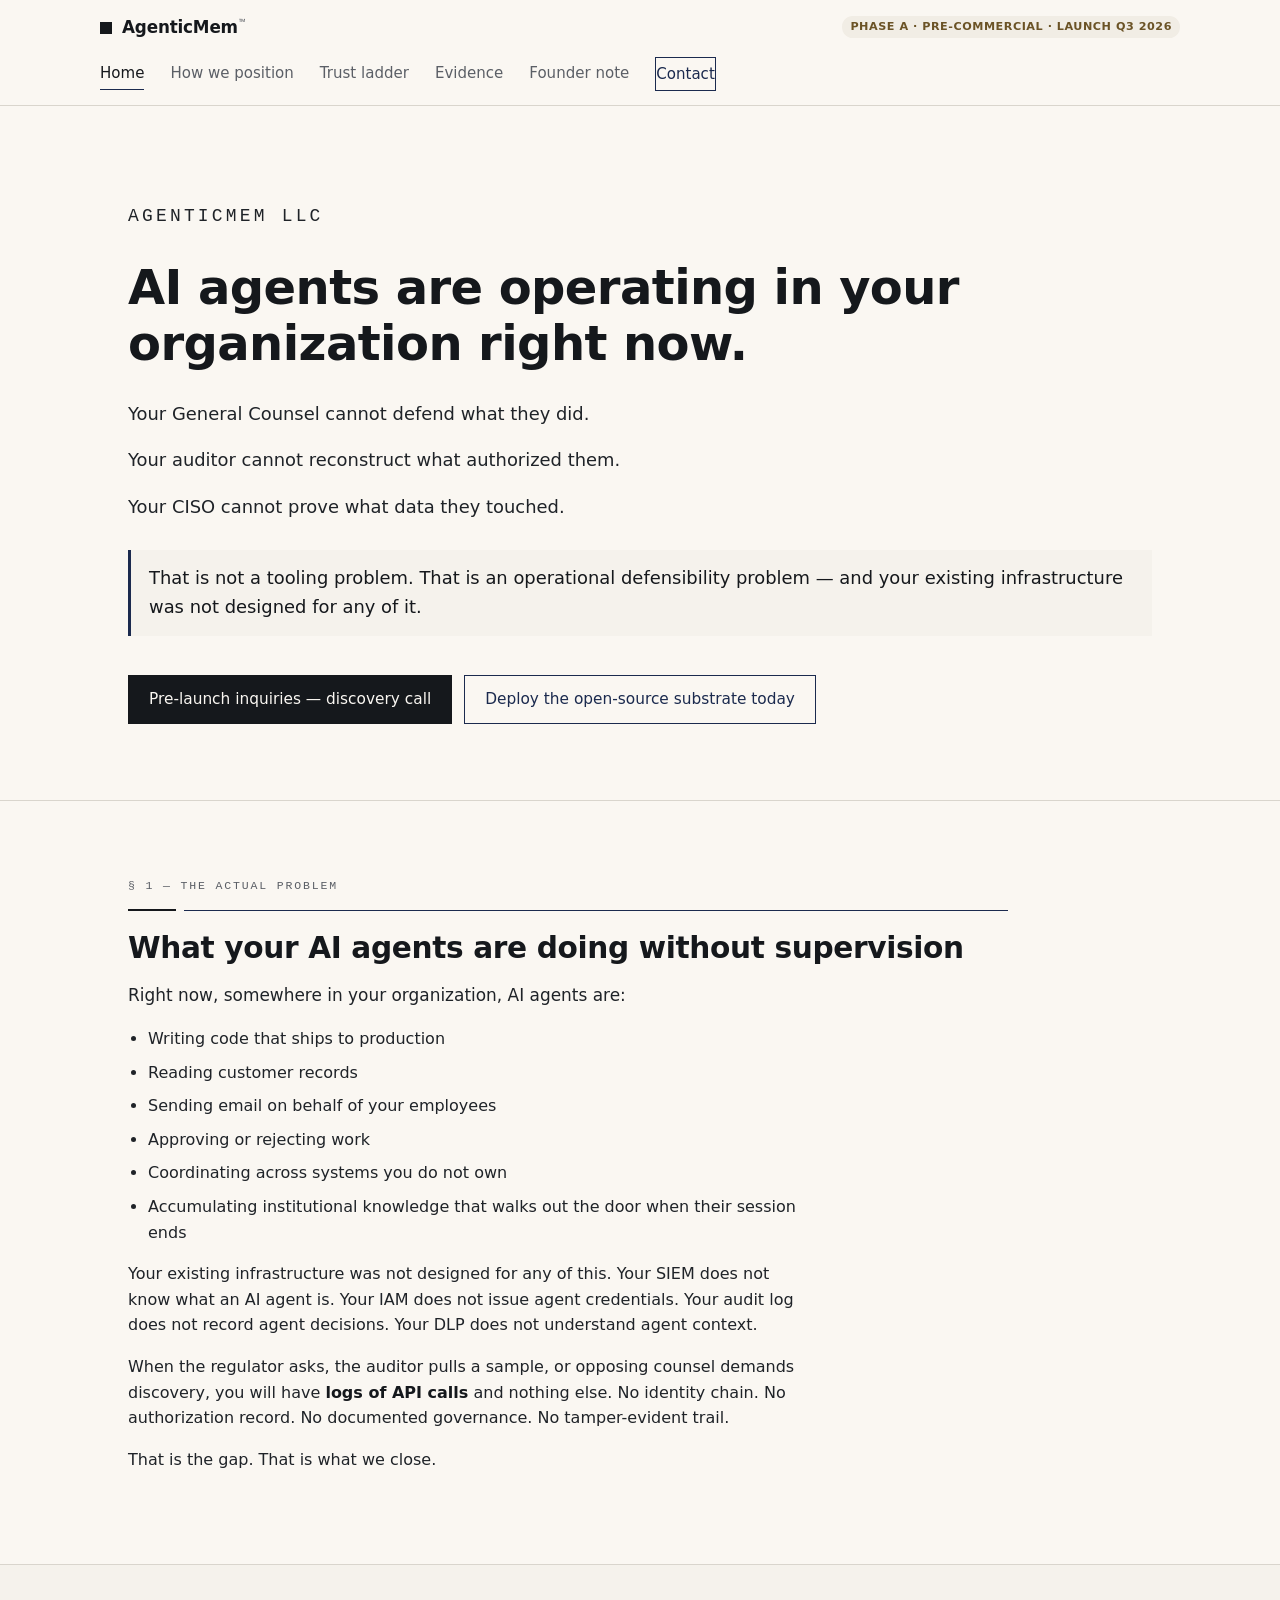
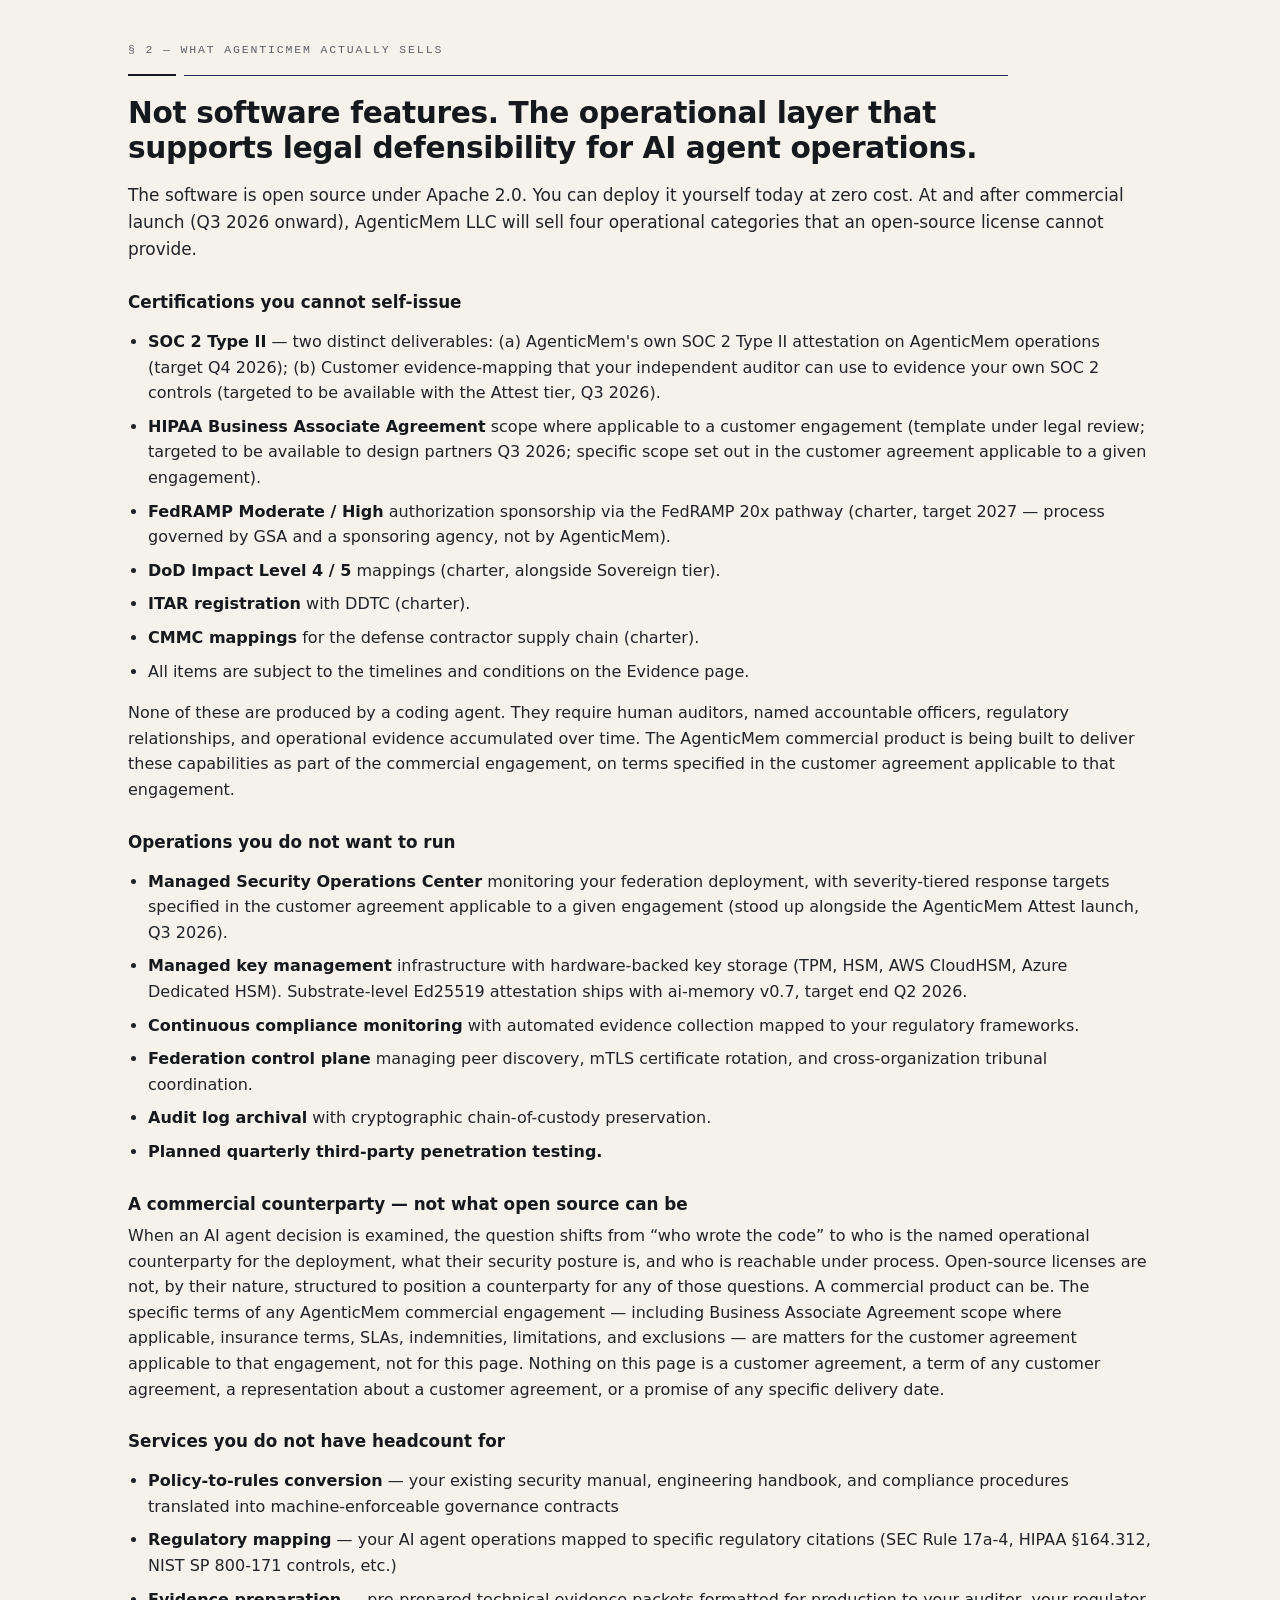
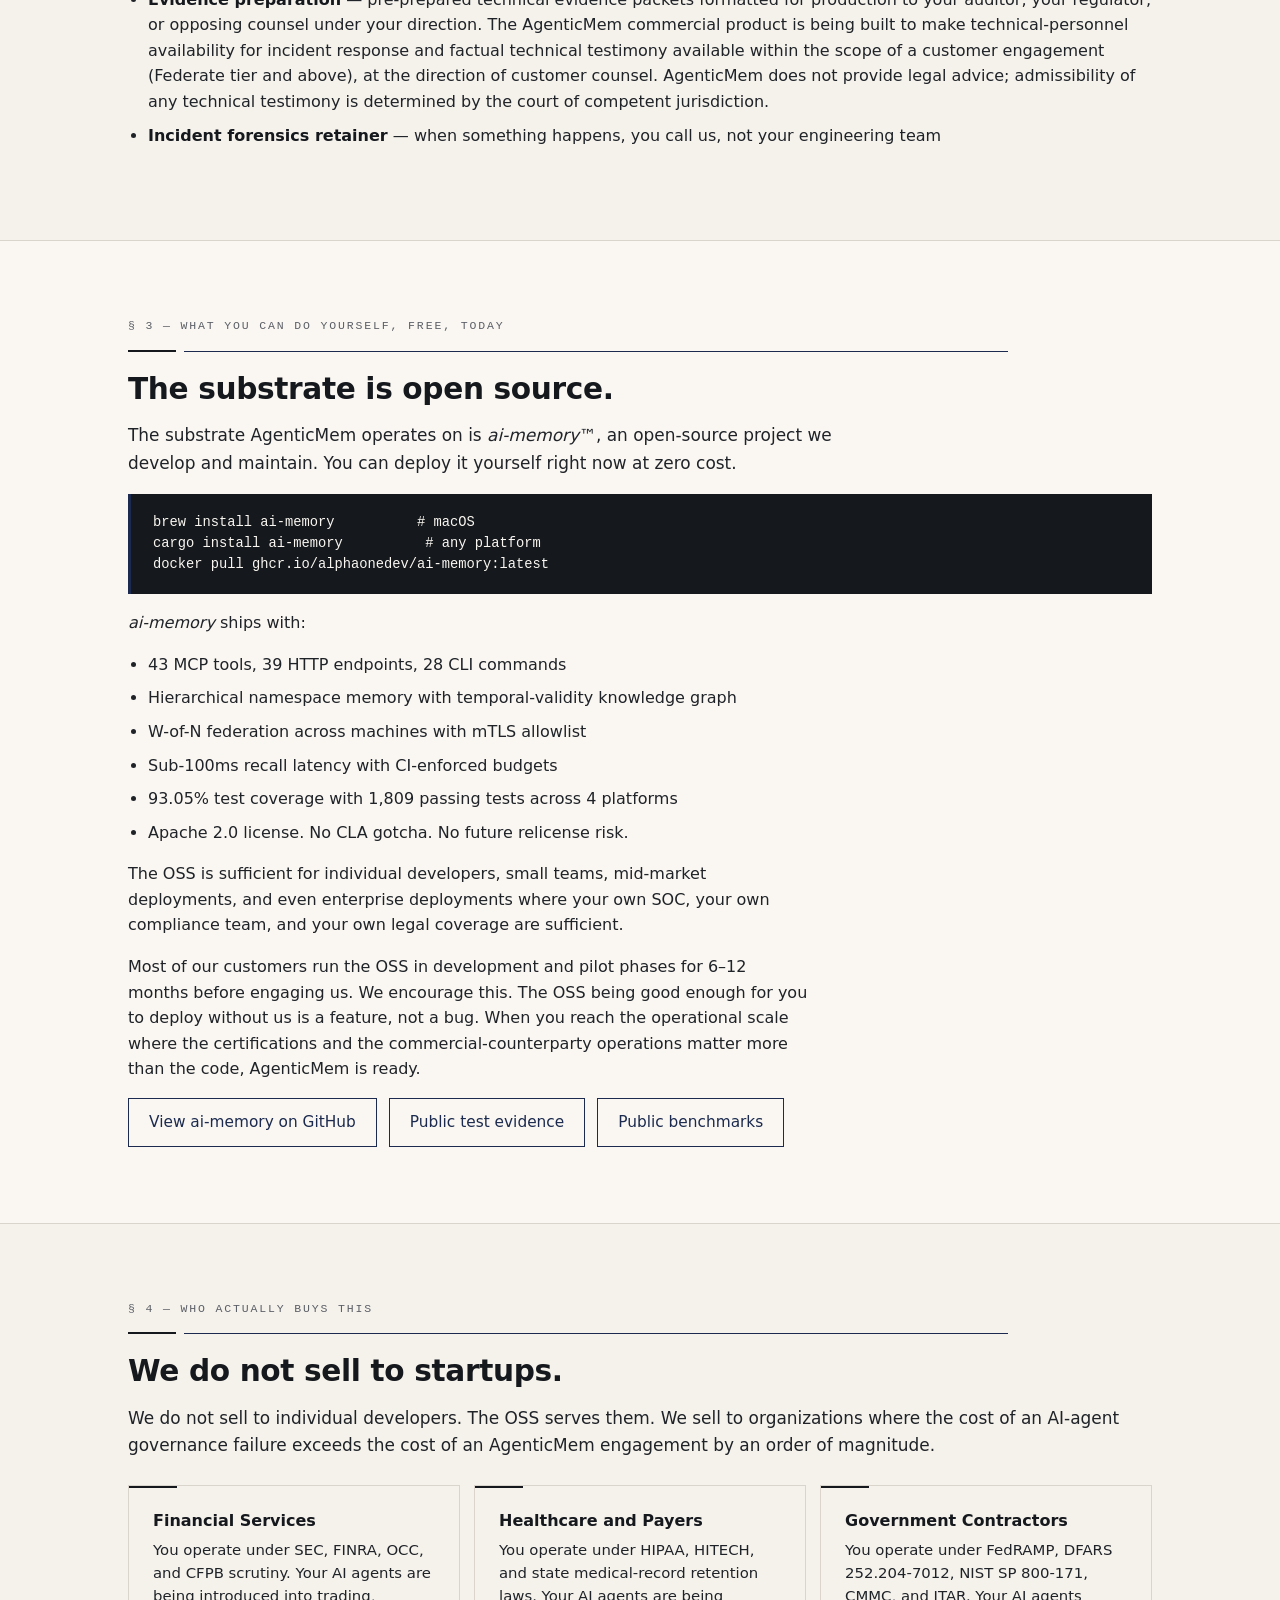
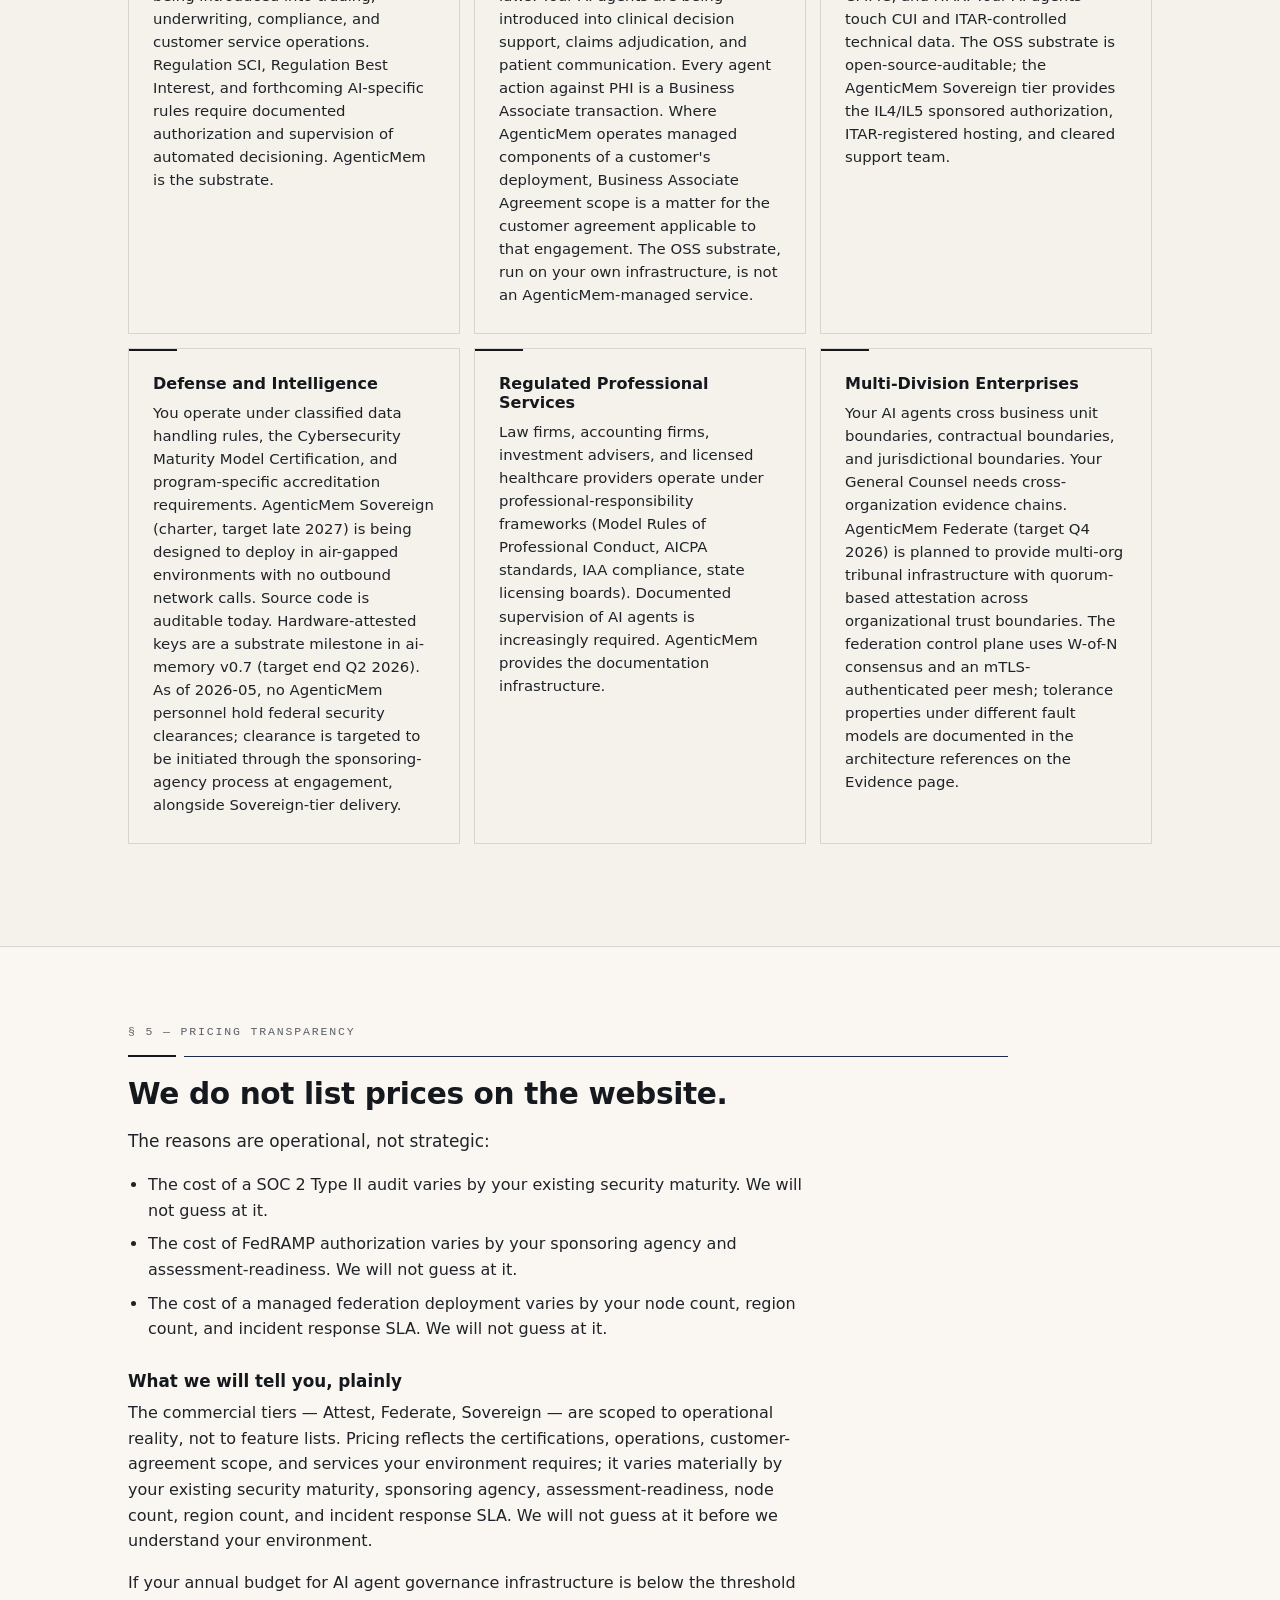
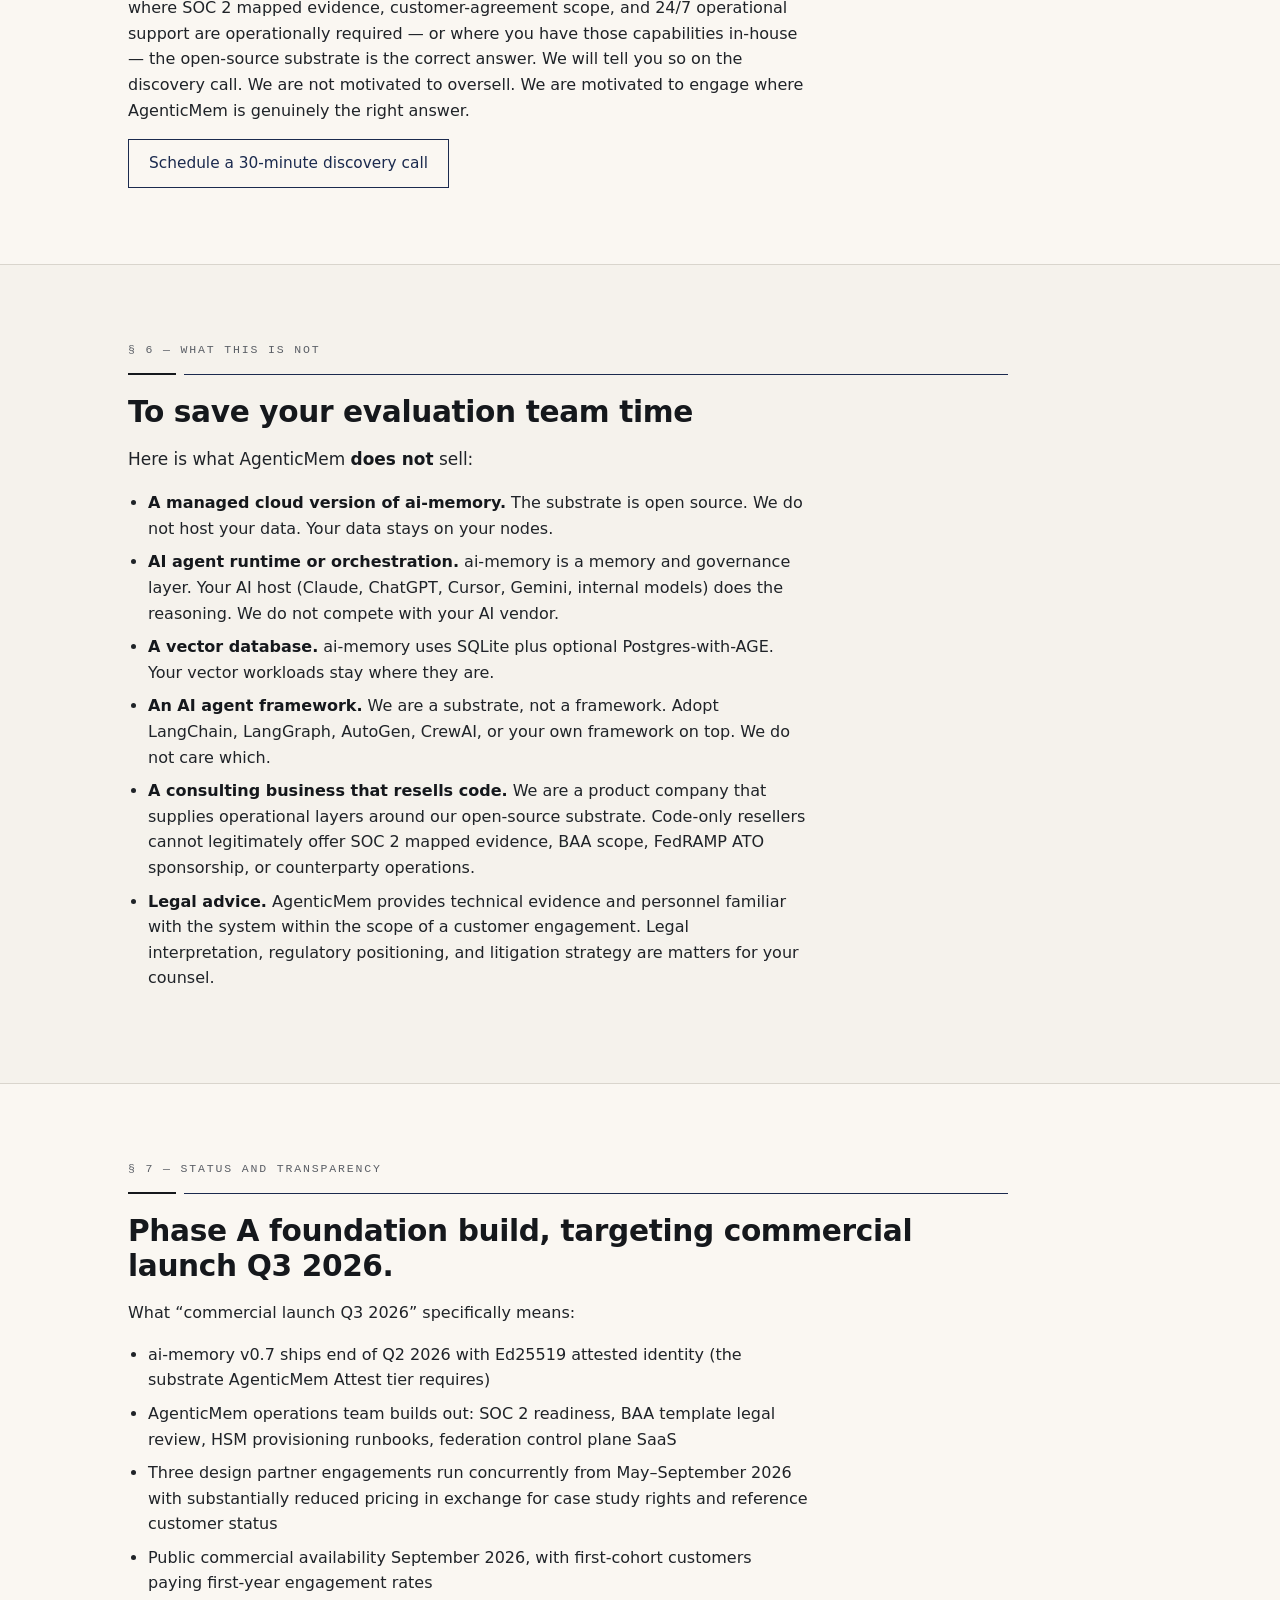
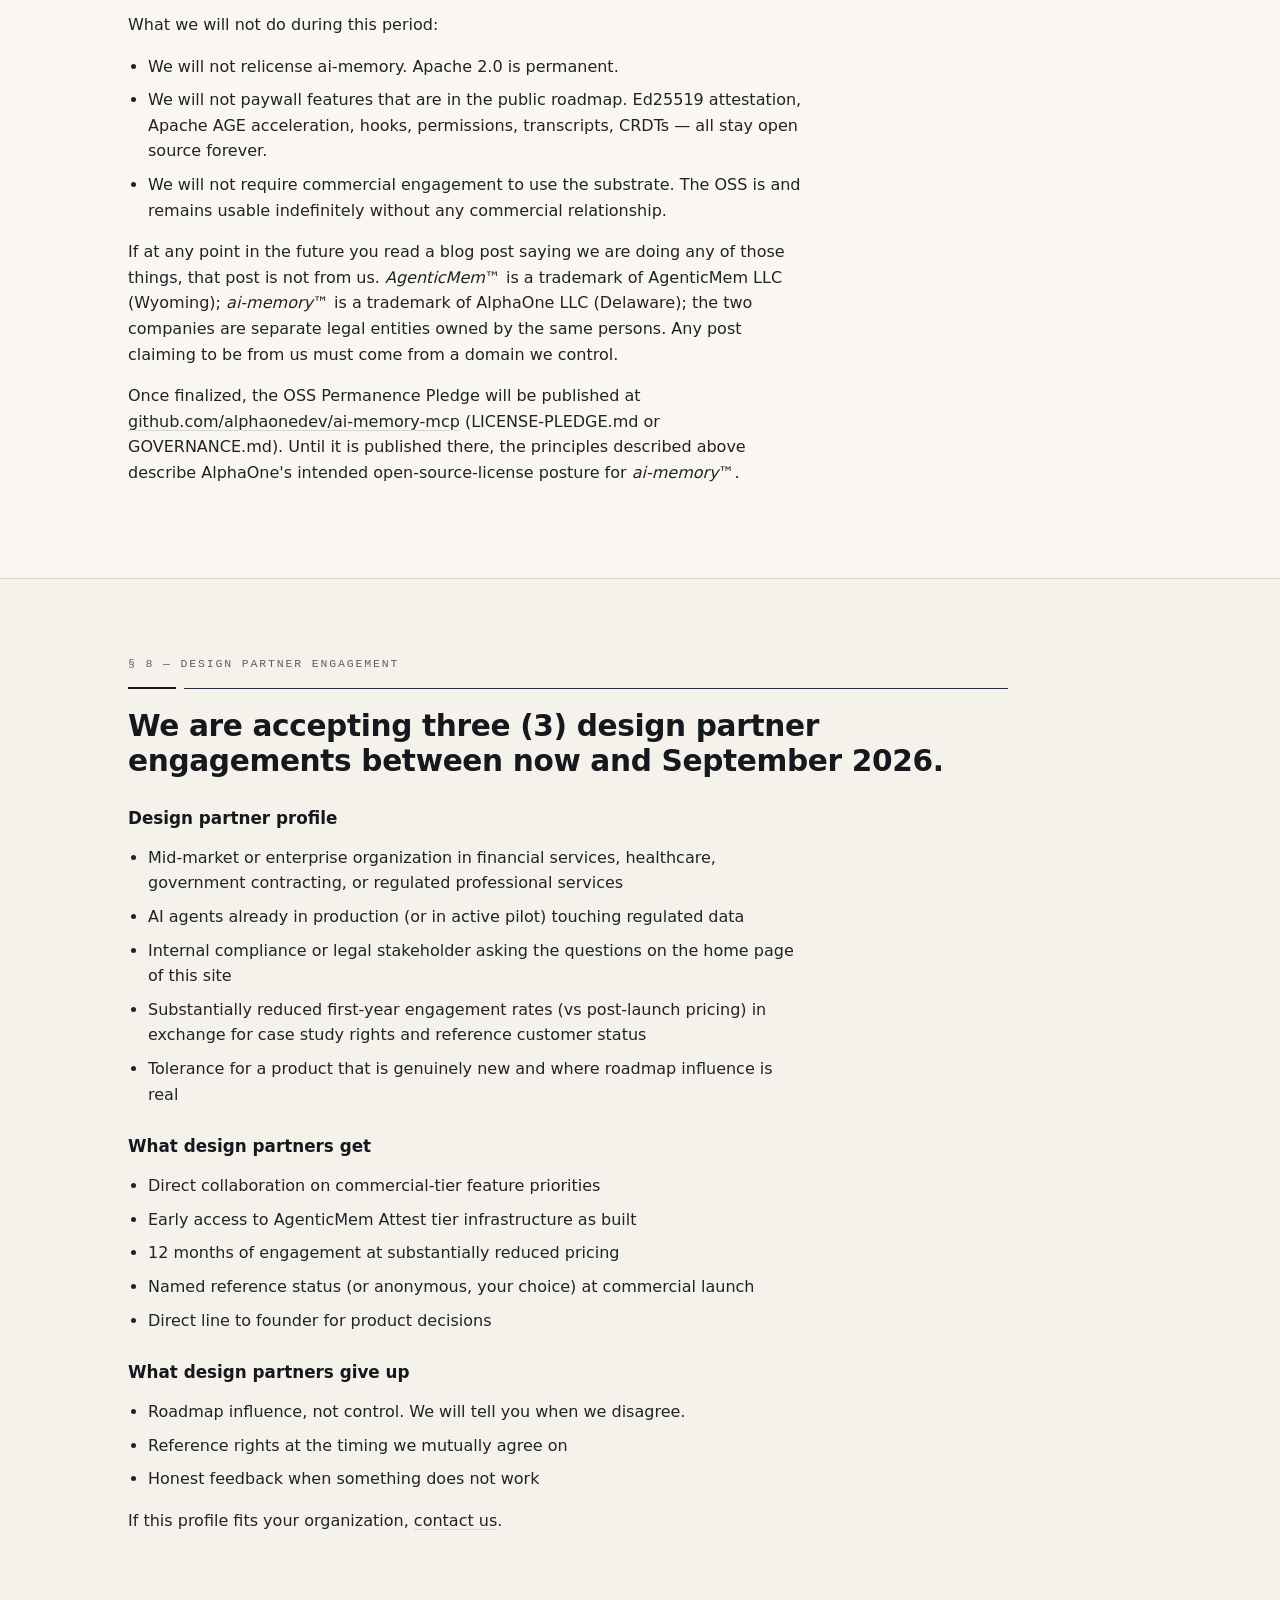
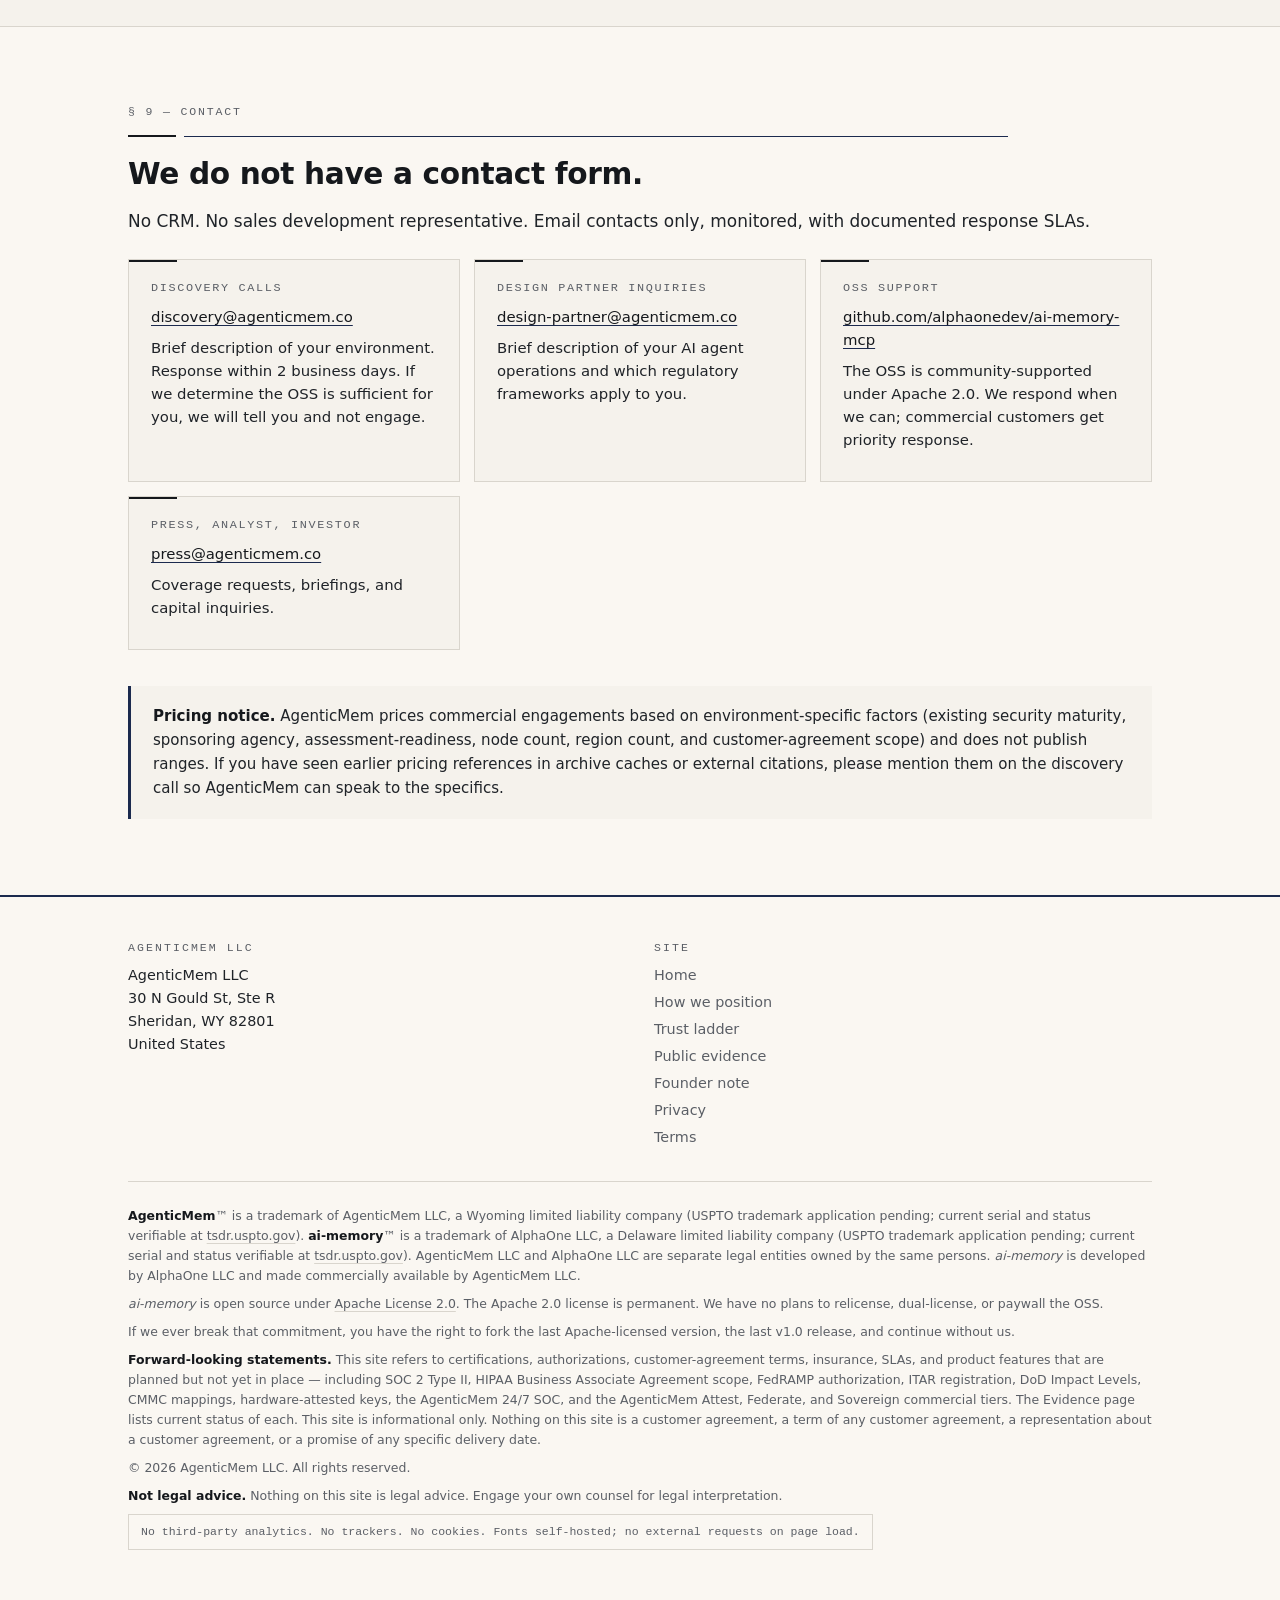
==== commit bdfb16de: "fix(header): unfix row height + move pill out of brand link The .header-row had a rigid height: 68px" ====
--- a/index.html
+++ b/index.html
@@ -21,8 +21,8 @@
     <a class="brand" href="/">
       <span class="brand-mark"></span>
       <span class="brand-name">AgenticMem<span class="brand-tm">&trade;</span></span>
-      <span class="status-pill-header">Phase A &middot; pre-commercial &middot; launch Q3 2026</span>
     </a>
+    <span class="status-pill-header">Phase A &middot; pre-commercial &middot; launch Q3 2026</span>
     <nav class="nav">
       <a href="/" class="active">Home</a>
       <a href="/positioning">How we position</a>
--- a/style.css
+++ b/style.css
@@ -203,8 +203,10 @@
   display: flex;
   align-items: center;
   justify-content: space-between;
-  height: 68px;
-  gap: 24px;
+  flex-wrap: wrap;
+  min-height: 68px;
+  padding: 14px 0;
+  gap: 16px 24px;
 }
 .brand {
   display: inline-flex;
@@ -212,6 +214,7 @@
   gap: 10px;
   text-decoration: none;
   color: var(--headings);
+  flex: 0 0 auto;
 }
 .brand:hover { color: var(--headings); text-decoration: none; }
 .brand-mark {
@@ -734,11 +737,12 @@
   font-size: 0.7rem;
   padding: 2px 8px;
   border-radius: 8pt;
-  margin-left: 6pt;
   letter-spacing: 0.4pt;
   text-transform: uppercase;
   font-weight: 700;
   vertical-align: middle;
+  white-space: nowrap;
+  flex: 0 0 auto;
 }
 
 /* ============================================================ STATUS PILLS */
@@ -851,9 +855,11 @@
   .section h2 { padding-top: 18px; }
   .section h2::before { width: 40px; }
   .section h2::after { left: 48px; }
+  .status-pill-header { font-size: 0.62rem; padding: 2px 6px; white-space: normal; }
 }
 @media (max-width: 540px) {
-  .nav a:not(.brand):not(.nav-cta) { display: none; }
+  .nav { width: 100%; justify-content: flex-start; }
+  .status-pill-header { order: 3; width: 100%; text-align: left; }
 }
 
 /* ============================================================ PRINT */
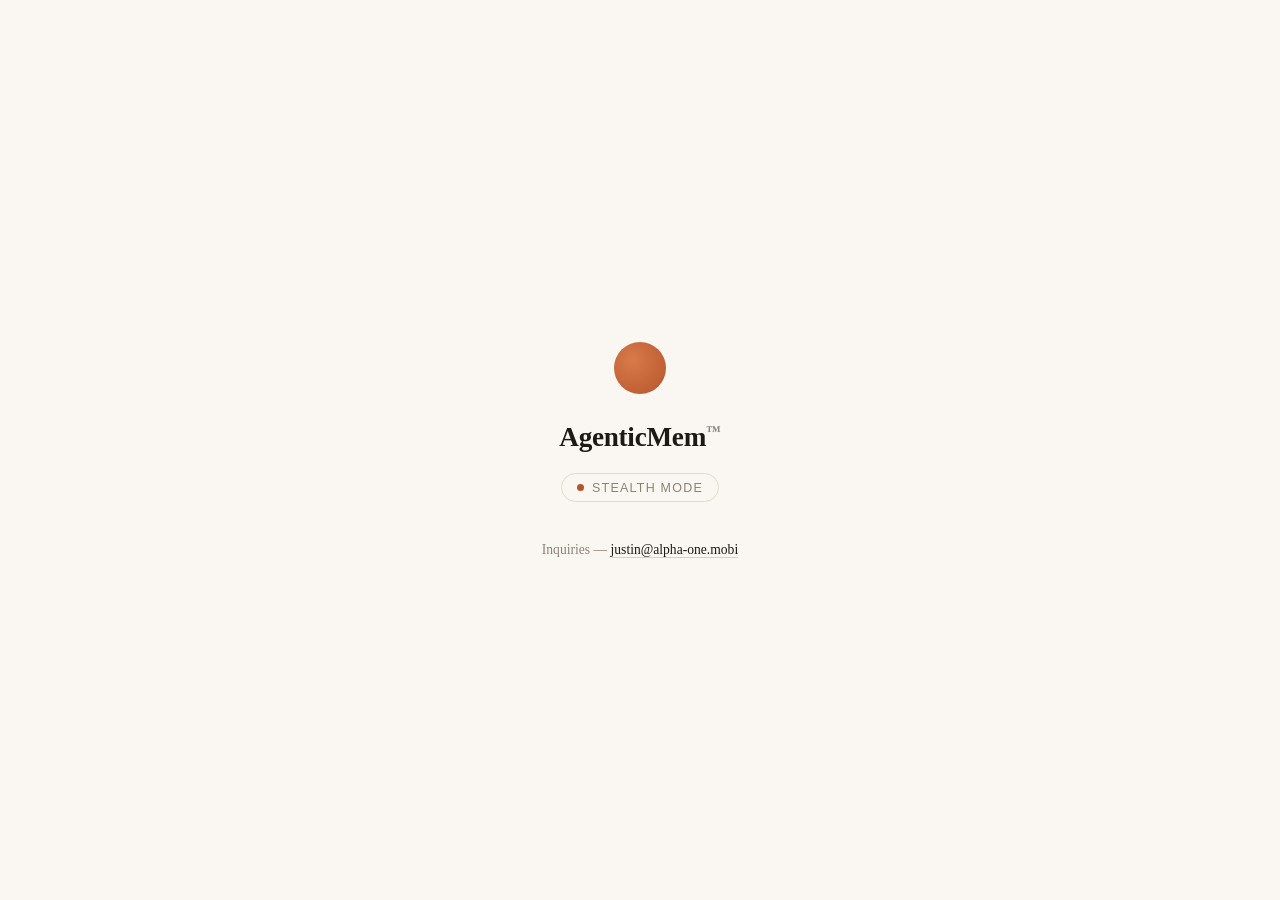
==== commit 3537a4d1: "Strip marketing site; ship stealth placeholder only Keep only the AgenticMem stealth-mode page at th" ====
--- a/index.html
+++ b/index.html
@@ -3,337 +3,66 @@
 <head>
 <meta charset="UTF-8">
 <meta name="viewport" content="width=device-width, initial-scale=1.0">
-<title>AgenticMem&#8482; &mdash; Operational counterparty for AI agent operations</title>
-<meta name="description" content="AgenticMem provides certifications, operations, and commercial-counterparty operations for organizations running ai-memory at regulated scale. The substrate is open source under Apache 2.0; AgenticMem is the commercial counterparty.">
-<meta name="robots" content="index, follow">
-<meta property="og:title" content="AgenticMem &mdash; Operational counterparty for AI agent operations">
-<meta property="og:description" content="Certifications, operations, and commercial-counterparty operations for organizations running ai-memory at regulated scale.">
-<meta property="og:url" content="https://agenticmem.co">
-<meta property="og:type" content="website">
-<meta name="theme-color" content="#FAF7F2">
-<link rel="stylesheet" href="style.css">
+<title>AgenticMem&#8482;</title>
+<meta name="description" content="AgenticMem — building in stealth.">
+<meta name="robots" content="noindex, nofollow">
 <link rel="icon" type="image/svg+xml" href="favicon.svg">
+<style>
+  :root { --bg: #faf7f2; --fg: #1c1a17; --dim: #8a8378; --accent: #b4552d; }
+  * { margin: 0; padding: 0; box-sizing: border-box; }
+  html, body { height: 100%; }
+  body {
+    background: var(--bg);
+    color: var(--fg);
+    font-family: -apple-system, BlinkMacSystemFont, "Segoe UI", Georgia, serif;
+    display: flex;
+    align-items: center;
+    justify-content: center;
+    text-align: center;
+  }
+  main { padding: 2rem; }
+  .mark {
+    width: 52px;
+    height: 52px;
+    border-radius: 50%;
+    margin: 0 auto 1.75rem;
+    background: radial-gradient(circle at 35% 35%, #d97a4a, var(--accent));
+  }
+  h1 { font-size: 1.7rem; font-weight: 600; letter-spacing: -0.01em; }
+  h1 sup { font-size: 0.55em; color: var(--dim); }
+  .status {
+    display: inline-flex;
+    align-items: center;
+    gap: 0.5rem;
+    margin-top: 1.25rem;
+    padding: 0.4rem 0.95rem;
+    border: 1px solid #e2dbd0;
+    border-radius: 999px;
+    font-size: 0.78rem;
+    color: var(--dim);
+    letter-spacing: 0.1em;
+    text-transform: uppercase;
+    font-family: -apple-system, BlinkMacSystemFont, "Segoe UI", sans-serif;
+  }
+  .dot {
+    width: 7px;
+    height: 7px;
+    border-radius: 50%;
+    background: var(--accent);
+    animation: pulse 2.4s ease-in-out infinite;
+  }
+  @keyframes pulse { 0%, 100% { opacity: 1; } 50% { opacity: 0.25; } }
+  .contact { margin-top: 2.5rem; font-size: 0.85rem; color: var(--dim); }
+  .contact a { color: var(--fg); text-decoration: none; border-bottom: 1px solid #d8cfc2; }
+  .contact a:hover { color: var(--accent); border-color: var(--accent); }
+</style>
 </head>
 <body>
-
-<header class="site-header">
-  <div class="container header-row">
-    <a class="brand" href="/">
-      <span class="brand-mark"></span>
-      <span class="brand-name">AgenticMem<span class="brand-tm">&trade;</span></span>
-    </a>
-    <span class="status-pill-header">Phase A &middot; pre-commercial &middot; launch Q3 2026</span>
-    <nav class="nav">
-      <a href="/" class="active">Home</a>
-      <a href="/positioning">How we position</a>
-      <a href="/trust">Trust ladder</a>
-      <a href="/evidence">Evidence</a>
-      <a href="/founder">Founder note</a>
-      <a href="#contact" class="nav-cta">Contact</a>
-    </nav>
-  </div>
-</header>
-
 <main>
-
-<section class="hero">
-  <div class="container">
-    <p class="eyebrow">AgenticMem LLC</p>
-    <h1>AI agents are operating in your organization right now.</h1>
-    <p>Your General Counsel cannot defend what they did.</p>
-    <p>Your auditor cannot reconstruct what authorized them.</p>
-    <p>Your CISO cannot prove what data they touched.</p>
-    <p class="callout">That is not a tooling problem. That is an operational defensibility problem &mdash; and your existing infrastructure was not designed for any of it.</p>
-    <div class="cta-row">
-      <a class="btn btn-primary" href="#contact">Pre-launch inquiries &mdash; discovery call</a>
-      <a class="btn btn-ghost" href="https://github.com/alphaonedev/ai-memory-mcp">Deploy the open-source substrate today</a>
-    </div>
-  </div>
-</section>
-
-<section class="section">
-  <div class="container">
-    <p class="section-num">&sect; 1 &mdash; The actual problem</p>
-    <h2>What your AI agents are doing without supervision</h2>
-    <p class="lede">Right now, somewhere in your organization, AI agents are:</p>
-    <ul class="spaced">
-      <li>Writing code that ships to production</li>
-      <li>Reading customer records</li>
-      <li>Sending email on behalf of your employees</li>
-      <li>Approving or rejecting work</li>
-      <li>Coordinating across systems you do not own</li>
-      <li>Accumulating institutional knowledge that walks out the door when their session ends</li>
-    </ul>
-    <p>Your existing infrastructure was not designed for any of this. Your SIEM does not know what an AI agent is. Your IAM does not issue agent credentials. Your audit log does not record agent decisions. Your DLP does not understand agent context.</p>
-    <p>When the regulator asks, the auditor pulls a sample, or opposing counsel demands discovery, you will have <strong>logs of API calls</strong> and nothing else. No identity chain. No authorization record. No documented governance. No tamper-evident trail.</p>
-    <p>That is the gap. That is what we close.</p>
-  </div>
-</section>
-
-<section class="section section-alt">
-  <div class="container wide">
-    <p class="section-num">&sect; 2 &mdash; What AgenticMem actually sells</p>
-    <h2>Not software features. The operational layer that supports legal defensibility for AI agent operations.</h2>
-    <p class="lede">The software is open source under Apache 2.0. You can deploy it yourself today at zero cost. At and after commercial launch (Q3 2026 onward), AgenticMem LLC will sell four operational categories that an open-source license cannot provide.</p>
-
-    <h3>Certifications you cannot self-issue</h3>
-    <ul class="spaced">
-      <li><strong>SOC 2 Type II</strong> &mdash; two distinct deliverables: (a) AgenticMem's own SOC 2 Type II attestation on AgenticMem operations (target Q4 2026); (b) Customer evidence-mapping that your independent auditor can use to evidence your own SOC 2 controls (targeted to be available with the Attest tier, Q3 2026).</li>
-      <li><strong>HIPAA Business Associate Agreement</strong> scope where applicable to a customer engagement (template under legal review; targeted to be available to design partners Q3 2026; specific scope set out in the customer agreement applicable to a given engagement).</li>
-      <li><strong>FedRAMP Moderate / High</strong> authorization sponsorship via the FedRAMP 20x pathway (charter, target 2027 &mdash; process governed by GSA and a sponsoring agency, not by AgenticMem).</li>
-      <li><strong>DoD Impact Level 4 / 5</strong> mappings (charter, alongside Sovereign tier).</li>
-      <li><strong>ITAR registration</strong> with DDTC (charter).</li>
-      <li><strong>CMMC mappings</strong> for the defense contractor supply chain (charter).</li>
-      <li>All items are subject to the timelines and conditions on the Evidence page.</li>
-    </ul>
-    <p>None of these are produced by a coding agent. They require human auditors, named accountable officers, regulatory relationships, and operational evidence accumulated over time. The AgenticMem commercial product is being built to deliver these capabilities as part of the commercial engagement, on terms specified in the customer agreement applicable to that engagement.</p>
-
-    <h3>Operations you do not want to run</h3>
-    <ul class="spaced">
-      <li><strong>Managed Security Operations Center</strong> monitoring your federation deployment, with severity-tiered response targets specified in the customer agreement applicable to a given engagement (stood up alongside the AgenticMem Attest launch, Q3 2026).</li>
-      <li><strong>Managed key management</strong> infrastructure with hardware-backed key storage (TPM, HSM, AWS CloudHSM, Azure Dedicated HSM). Substrate-level Ed25519 attestation ships with ai-memory v0.7, target end Q2 2026.</li>
-      <li><strong>Continuous compliance monitoring</strong> with automated evidence collection mapped to your regulatory frameworks.</li>
-      <li><strong>Federation control plane</strong> managing peer discovery, mTLS certificate rotation, and cross-organization tribunal coordination.</li>
-      <li><strong>Audit log archival</strong> with cryptographic chain-of-custody preservation.</li>
-      <li><strong>Planned quarterly third-party penetration testing.</strong></li>
-    </ul>
-
-    <h3>A commercial counterparty &mdash; not what open source can be</h3>
-    <p>When an AI agent decision is examined, the question shifts from &ldquo;who wrote the code&rdquo; to who is the named operational counterparty for the deployment, what their security posture is, and who is reachable under process. Open-source licenses are not, by their nature, structured to position a counterparty for any of those questions. A commercial product can be. The specific terms of any AgenticMem commercial engagement &mdash; including Business Associate Agreement scope where applicable, insurance terms, SLAs, indemnities, limitations, and exclusions &mdash; are matters for the customer agreement applicable to that engagement, not for this page. Nothing on this page is a customer agreement, a term of any customer agreement, a representation about a customer agreement, or a promise of any specific delivery date.</p>
-
-    <h3>Services you do not have headcount for</h3>
-    <ul class="spaced">
-      <li><strong>Policy-to-rules conversion</strong> &mdash; your existing security manual, engineering handbook, and compliance procedures translated into machine-enforceable governance contracts</li>
-      <li><strong>Regulatory mapping</strong> &mdash; your AI agent operations mapped to specific regulatory citations (SEC Rule 17a-4, HIPAA &sect;164.312, NIST SP 800-171 controls, etc.)</li>
-      <li><strong>Evidence preparation</strong> &mdash; pre-prepared technical evidence packets formatted for production to your auditor, your regulator, or opposing counsel under your direction. The AgenticMem commercial product is being built to make technical-personnel availability for incident response and factual technical testimony available within the scope of a customer engagement (Federate tier and above), at the direction of customer counsel. AgenticMem does not provide legal advice; admissibility of any technical testimony is determined by the court of competent jurisdiction.</li>
-      <li><strong>Incident forensics retainer</strong> &mdash; when something happens, you call us, not your engineering team</li>
-    </ul>
-  </div>
-</section>
-
-<section class="section">
-  <div class="container">
-    <p class="section-num">&sect; 3 &mdash; What you can do yourself, free, today</p>
-    <h2>The substrate is open source.</h2>
-    <p class="lede">The substrate AgenticMem operates on is <em>ai-memory</em>&trade;, an open-source project we develop and maintain. You can deploy it yourself right now at zero cost.</p>
-<pre><code>brew install ai-memory          # macOS
-cargo install ai-memory          # any platform
-docker pull ghcr.io/alphaonedev/ai-memory:latest</code></pre>
-    <p><em>ai-memory</em> ships with:</p>
-    <ul class="spaced">
-      <li>43 MCP tools, 39 HTTP endpoints, 28 CLI commands</li>
-      <li>Hierarchical namespace memory with temporal-validity knowledge graph</li>
-      <li>W-of-N federation across machines with mTLS allowlist</li>
-      <li>Sub-100ms recall latency with CI-enforced budgets</li>
-      <li>93.05% test coverage with 1,809 passing tests across 4 platforms</li>
-      <li>Apache 2.0 license. No CLA gotcha. No future relicense risk.</li>
-    </ul>
-    <p>The OSS is sufficient for individual developers, small teams, mid-market deployments, and even enterprise deployments where your own SOC, your own compliance team, and your own legal coverage are sufficient.</p>
-    <p>Most of our customers run the OSS in development and pilot phases for 6&ndash;12 months before engaging us. We encourage this. The OSS being good enough for you to deploy without us is a feature, not a bug. When you reach the operational scale where the certifications and the commercial-counterparty operations matter more than the code, AgenticMem is ready.</p>
-    <div class="cta-row">
-      <a class="btn btn-ghost" href="https://github.com/alphaonedev/ai-memory-mcp">View ai-memory on GitHub</a>
-      <a class="btn btn-ghost" href="https://alphaonedev.github.io/ai-memory-test-hub/">Public test evidence</a>
-      <a class="btn btn-ghost" href="https://alphaonedev.github.io/ai-memory-mcp/#benchmarks">Public benchmarks</a>
-    </div>
-  </div>
-</section>
-
-<section class="section section-alt">
-  <div class="container wide">
-    <p class="section-num">&sect; 4 &mdash; Who actually buys this</p>
-    <h2>We do not sell to startups.</h2>
-    <p class="lede">We do not sell to individual developers. The OSS serves them. We sell to organizations where the cost of an AI-agent governance failure exceeds the cost of an AgenticMem engagement by an order of magnitude.</p>
-    <div class="audience-grid">
-      <div class="audience-card">
-        <h3>Financial Services</h3>
-        <p>You operate under SEC, FINRA, OCC, and CFPB scrutiny. Your AI agents are being introduced into trading, underwriting, compliance, and customer service operations. Regulation SCI, Regulation Best Interest, and forthcoming AI-specific rules require documented authorization and supervision of automated decisioning. AgenticMem is the substrate.</p>
-      </div>
-      <div class="audience-card">
-        <h3>Healthcare and Payers</h3>
-        <p>You operate under HIPAA, HITECH, and state medical-record retention laws. Your AI agents are being introduced into clinical decision support, claims adjudication, and patient communication. Every agent action against PHI is a Business Associate transaction. Where AgenticMem operates managed components of a customer's deployment, Business Associate Agreement scope is a matter for the customer agreement applicable to that engagement. The OSS substrate, run on your own infrastructure, is not an AgenticMem-managed service.</p>
-      </div>
-      <div class="audience-card">
-        <h3>Government Contractors</h3>
-        <p>You operate under FedRAMP, DFARS 252.204-7012, NIST SP 800-171, CMMC, and ITAR. Your AI agents touch CUI and ITAR-controlled technical data. The OSS substrate is open-source-auditable; the AgenticMem Sovereign tier provides the IL4/IL5 sponsored authorization, ITAR-registered hosting, and cleared support team.</p>
-      </div>
-      <div class="audience-card">
-        <h3>Defense and Intelligence</h3>
-        <p>You operate under classified data handling rules, the Cybersecurity Maturity Model Certification, and program-specific accreditation requirements. AgenticMem Sovereign (charter, target late 2027) is being designed to deploy in air-gapped environments with no outbound network calls. Source code is auditable today. Hardware-attested keys are a substrate milestone in ai-memory v0.7 (target end Q2 2026). As of 2026-05, no AgenticMem personnel hold federal security clearances; clearance is targeted to be initiated through the sponsoring-agency process at engagement, alongside Sovereign-tier delivery.</p>
-      </div>
-      <div class="audience-card">
-        <h3>Regulated Professional Services</h3>
-        <p>Law firms, accounting firms, investment advisers, and licensed healthcare providers operate under professional-responsibility frameworks (Model Rules of Professional Conduct, AICPA standards, IAA compliance, state licensing boards). Documented supervision of AI agents is increasingly required. AgenticMem provides the documentation infrastructure.</p>
-      </div>
-      <div class="audience-card">
-        <h3>Multi-Division Enterprises</h3>
-        <p>Your AI agents cross business unit boundaries, contractual boundaries, and jurisdictional boundaries. Your General Counsel needs cross-organization evidence chains. AgenticMem Federate (target Q4 2026) is planned to provide multi-org tribunal infrastructure with quorum-based attestation across organizational trust boundaries. The federation control plane uses W-of-N consensus and an mTLS-authenticated peer mesh; tolerance properties under different fault models are documented in the architecture references on the Evidence page.</p>
-      </div>
-    </div>
-  </div>
-</section>
-
-<section class="section">
-  <div class="container">
-    <p class="section-num">&sect; 5 &mdash; Pricing transparency</p>
-    <h2>We do not list prices on the website.</h2>
-    <p class="lede">The reasons are operational, not strategic:</p>
-    <ul class="spaced">
-      <li>The cost of a SOC 2 Type II audit varies by your existing security maturity. We will not guess at it.</li>
-      <li>The cost of FedRAMP authorization varies by your sponsoring agency and assessment-readiness. We will not guess at it.</li>
-      <li>The cost of a managed federation deployment varies by your node count, region count, and incident response SLA. We will not guess at it.</li>
-    </ul>
-    <h3>What we will tell you, plainly</h3>
-    <p>The commercial tiers &mdash; Attest, Federate, Sovereign &mdash; are scoped to operational reality, not to feature lists. Pricing reflects the certifications, operations, customer-agreement scope, and services your environment requires; it varies materially by your existing security maturity, sponsoring agency, assessment-readiness, node count, region count, and incident response SLA. We will not guess at it before we understand your environment.</p>
-    <p>If your annual budget for AI agent governance infrastructure is below the threshold where SOC 2 mapped evidence, customer-agreement scope, and 24/7 operational support are operationally required &mdash; or where you have those capabilities in-house &mdash; the open-source substrate is the correct answer. We will tell you so on the discovery call. We are not motivated to oversell. We are motivated to engage where AgenticMem is genuinely the right answer.</p>
-    <div class="cta-row">
-      <a class="btn btn-ghost" href="#contact">Schedule a 30-minute discovery call</a>
-    </div>
-  </div>
-</section>
-
-<section class="section section-alt">
-  <div class="container">
-    <p class="section-num">&sect; 6 &mdash; What this is not</p>
-    <h2>To save your evaluation team time</h2>
-    <p class="lede">Here is what AgenticMem <strong>does not</strong> sell:</p>
-    <ul class="spaced">
-      <li><strong>A managed cloud version of ai-memory.</strong> The substrate is open source. We do not host your data. Your data stays on your nodes.</li>
-      <li><strong>AI agent runtime or orchestration.</strong> ai-memory is a memory and governance layer. Your AI host (Claude, ChatGPT, Cursor, Gemini, internal models) does the reasoning. We do not compete with your AI vendor.</li>
-      <li><strong>A vector database.</strong> ai-memory uses SQLite plus optional Postgres-with-AGE. Your vector workloads stay where they are.</li>
-      <li><strong>An AI agent framework.</strong> We are a substrate, not a framework. Adopt LangChain, LangGraph, AutoGen, CrewAI, or your own framework on top. We do not care which.</li>
-      <li><strong>A consulting business that resells code.</strong> We are a product company that supplies operational layers around our open-source substrate. Code-only resellers cannot legitimately offer SOC 2 mapped evidence, BAA scope, FedRAMP ATO sponsorship, or counterparty operations.</li>
-      <li><strong>Legal advice.</strong> AgenticMem provides technical evidence and personnel familiar with the system within the scope of a customer engagement. Legal interpretation, regulatory positioning, and litigation strategy are matters for your counsel.</li>
-    </ul>
-  </div>
-</section>
-
-<section class="section">
-  <div class="container">
-    <p class="section-num">&sect; 7 &mdash; Status and transparency</p>
-    <h2>Phase A foundation build, targeting commercial launch Q3 2026.</h2>
-    <p>What &ldquo;commercial launch Q3 2026&rdquo; specifically means:</p>
-    <ul class="spaced">
-      <li>ai-memory v0.7 ships end of Q2 2026 with Ed25519 attested identity (the substrate AgenticMem Attest tier requires)</li>
-      <li>AgenticMem operations team builds out: SOC 2 readiness, BAA template legal review, HSM provisioning runbooks, federation control plane SaaS</li>
-      <li>Three design partner engagements run concurrently from May&ndash;September 2026 with substantially reduced pricing in exchange for case study rights and reference customer status</li>
-      <li>Public commercial availability September 2026, with first-cohort customers paying first-year engagement rates</li>
-    </ul>
-    <p>What we will not do during this period:</p>
-    <ul class="spaced">
-      <li>We will not relicense ai-memory. Apache 2.0 is permanent.</li>
-      <li>We will not paywall features that are in the public roadmap. Ed25519 attestation, Apache AGE acceleration, hooks, permissions, transcripts, CRDTs &mdash; all stay open source forever.</li>
-      <li>We will not require commercial engagement to use the substrate. The OSS is and remains usable indefinitely without any commercial relationship.</li>
-    </ul>
-    <p>If at any point in the future you read a blog post saying we are doing any of those things, that post is not from us. <em>AgenticMem</em>&trade; is a trademark of AgenticMem LLC (Wyoming); <em>ai-memory</em>&trade; is a trademark of AlphaOne LLC (Delaware); the two companies are separate legal entities owned by the same persons. Any post claiming to be from us must come from a domain we control.</p>
-    <p>Once finalized, the OSS Permanence Pledge will be published at <a href="https://github.com/alphaonedev/ai-memory-mcp">github.com/alphaonedev/ai-memory-mcp</a> (LICENSE-PLEDGE.md or GOVERNANCE.md). Until it is published there, the principles described above describe AlphaOne's intended open-source-license posture for <em>ai-memory</em>&trade;.</p>
-  </div>
-</section>
-
-<section class="section section-alt">
-  <div class="container">
-    <p class="section-num">&sect; 8 &mdash; Design partner engagement</p>
-    <h2>We are accepting three (3) design partner engagements between now and September 2026.</h2>
-
-    <h3>Design partner profile</h3>
-    <ul class="spaced">
-      <li>Mid-market or enterprise organization in financial services, healthcare, government contracting, or regulated professional services</li>
-      <li>AI agents already in production (or in active pilot) touching regulated data</li>
-      <li>Internal compliance or legal stakeholder asking the questions on the home page of this site</li>
-      <li>Substantially reduced first-year engagement rates (vs post-launch pricing) in exchange for case study rights and reference customer status</li>
-      <li>Tolerance for a product that is genuinely new and where roadmap influence is real</li>
-    </ul>
-
-    <h3>What design partners get</h3>
-    <ul class="spaced">
-      <li>Direct collaboration on commercial-tier feature priorities</li>
-      <li>Early access to AgenticMem Attest tier infrastructure as built</li>
-      <li>12 months of engagement at substantially reduced pricing</li>
-      <li>Named reference status (or anonymous, your choice) at commercial launch</li>
-      <li>Direct line to founder for product decisions</li>
-    </ul>
-
-    <h3>What design partners give up</h3>
-    <ul class="spaced">
-      <li>Roadmap influence, not control. We will tell you when we disagree.</li>
-      <li>Reference rights at the timing we mutually agree on</li>
-      <li>Honest feedback when something does not work</li>
-    </ul>
-
-    <p>If this profile fits your organization, <a href="#contact">contact us</a>.</p>
-  </div>
-</section>
-
-<section class="section" id="contact">
-  <div class="container wide">
-    <p class="section-num">&sect; 9 &mdash; Contact</p>
-    <h2>We do not have a contact form.</h2>
-    <p class="lede">No CRM. No sales development representative. Email contacts only, monitored, with documented response SLAs.</p>
-    <div class="contact-row">
-      <div>
-        <h3>Discovery calls</h3>
-        <p><a href="mailto:discovery@agenticmem.co">discovery@agenticmem.co</a></p>
-        <p>Brief description of your environment. Response within 2 business days. If we determine the OSS is sufficient for you, we will tell you and not engage.</p>
-      </div>
-      <div>
-        <h3>Design partner inquiries</h3>
-        <p><a href="mailto:design-partner@agenticmem.co">design-partner@agenticmem.co</a></p>
-        <p>Brief description of your AI agent operations and which regulatory frameworks apply to you.</p>
-      </div>
-      <div>
-        <h3>OSS support</h3>
-        <p><a href="https://github.com/alphaonedev/ai-memory-mcp/issues">github.com/alphaonedev/ai-memory-mcp</a></p>
-        <p>The OSS is community-supported under Apache 2.0. We respond when we can; commercial customers get priority response.</p>
-      </div>
-      <div>
-        <h3>Press, analyst, investor</h3>
-        <p><a href="mailto:press@agenticmem.co">press@agenticmem.co</a></p>
-        <p>Coverage requests, briefings, and capital inquiries.</p>
-      </div>
-    </div>
-    <div class="structure-note" style="margin-top:2.4em">
-      <p><strong>Pricing notice.</strong> AgenticMem prices commercial engagements based on environment-specific factors (existing security maturity, sponsoring agency, assessment-readiness, node count, region count, and customer-agreement scope) and does not publish ranges. If you have seen earlier pricing references in archive caches or external citations, please mention them on the discovery call so AgenticMem can speak to the specifics.</p>
-    </div>
-  </div>
-</section>
-
+  <div class="mark"></div>
+  <h1>AgenticMem<sup>&trade;</sup></h1>
+  <div class="status"><span class="dot"></span>Stealth Mode</div>
+  <p class="contact">Inquiries — <a href="mailto:justin@alpha-one.mobi">justin@alpha-one.mobi</a></p>
 </main>
-
-<footer class="site-footer">
-  <div class="container">
-    <div class="footer-grid">
-      <div>
-        <h4>AgenticMem LLC</h4>
-        <address>
-          AgenticMem LLC<br>
-          30 N Gould St, Ste R<br>
-          Sheridan, WY 82801<br>
-          United States
-        </address>
-      </div>
-      <div>
-        <h4>Site</h4>
-        <ul>
-          <li><a href="/">Home</a></li>
-          <li><a href="/positioning">How we position</a></li>
-          <li><a href="/trust">Trust ladder</a></li>
-          <li><a href="/evidence">Public evidence</a></li>
-          <li><a href="/founder">Founder note</a></li>
-          <li><a href="/privacy">Privacy</a></li>
-          <li><a href="/terms">Terms</a></li>
-        </ul>
-      </div>
-    </div>
-    <div class="legal">
-      <p><strong>AgenticMem</strong>&trade; is a trademark of AgenticMem LLC, a Wyoming limited liability company (USPTO trademark application pending; current serial and status verifiable at <a href="https://tsdr.uspto.gov">tsdr.uspto.gov</a>). <strong>ai-memory</strong>&trade; is a trademark of AlphaOne LLC, a Delaware limited liability company (USPTO trademark application pending; current serial and status verifiable at <a href="https://tsdr.uspto.gov">tsdr.uspto.gov</a>). AgenticMem LLC and AlphaOne LLC are separate legal entities owned by the same persons. <em>ai-memory</em> is developed by AlphaOne LLC and made commercially available by AgenticMem LLC.</p>
-      <p><em>ai-memory</em> is open source under <a href="https://www.apache.org/licenses/LICENSE-2.0">Apache License 2.0</a>. The Apache 2.0 license is permanent. We have no plans to relicense, dual-license, or paywall the OSS.</p>
-      <p>If we ever break that commitment, you have the right to fork the last Apache-licensed version, the last v1.0 release, and continue without us.</p>
-      <p><strong>Forward-looking statements.</strong> This site refers to certifications, authorizations, customer-agreement terms, insurance, SLAs, and product features that are planned but not yet in place &mdash; including SOC 2 Type II, HIPAA Business Associate Agreement scope, FedRAMP authorization, ITAR registration, DoD Impact Levels, CMMC mappings, hardware-attested keys, the AgenticMem 24/7 SOC, and the AgenticMem Attest, Federate, and Sovereign commercial tiers. The Evidence page lists current status of each. This site is informational only. Nothing on this site is a customer agreement, a term of any customer agreement, a representation about a customer agreement, or a promise of any specific delivery date.</p>
-      <p>&copy; 2026 AgenticMem LLC. All rights reserved.</p>
-      <p><strong>Not legal advice.</strong> Nothing on this site is legal advice. Engage your own counsel for legal interpretation.</p>
-      <p class="privacy-note">No third-party analytics. No trackers. No cookies. Fonts self-hosted; no external requests on page load.</p>
-    </div>
-  </div>
-</footer>
-
 </body>
 </html>
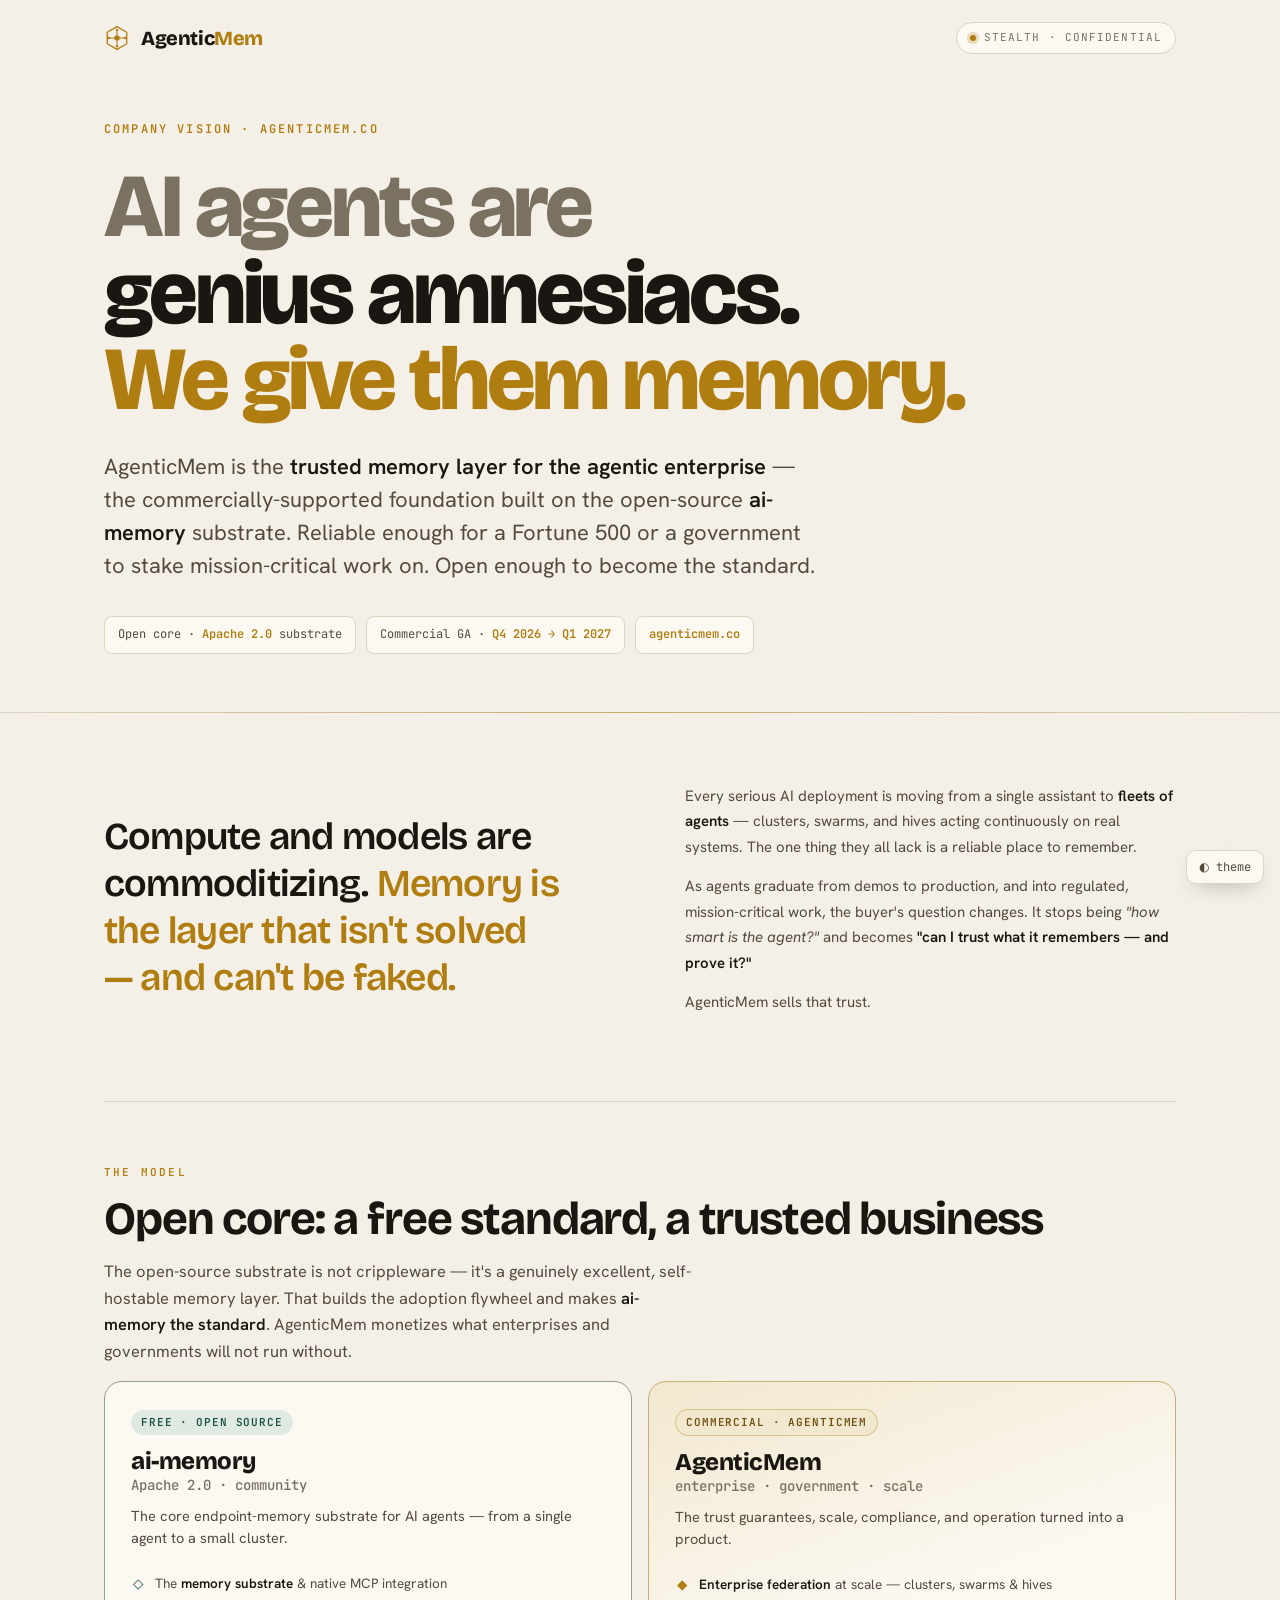
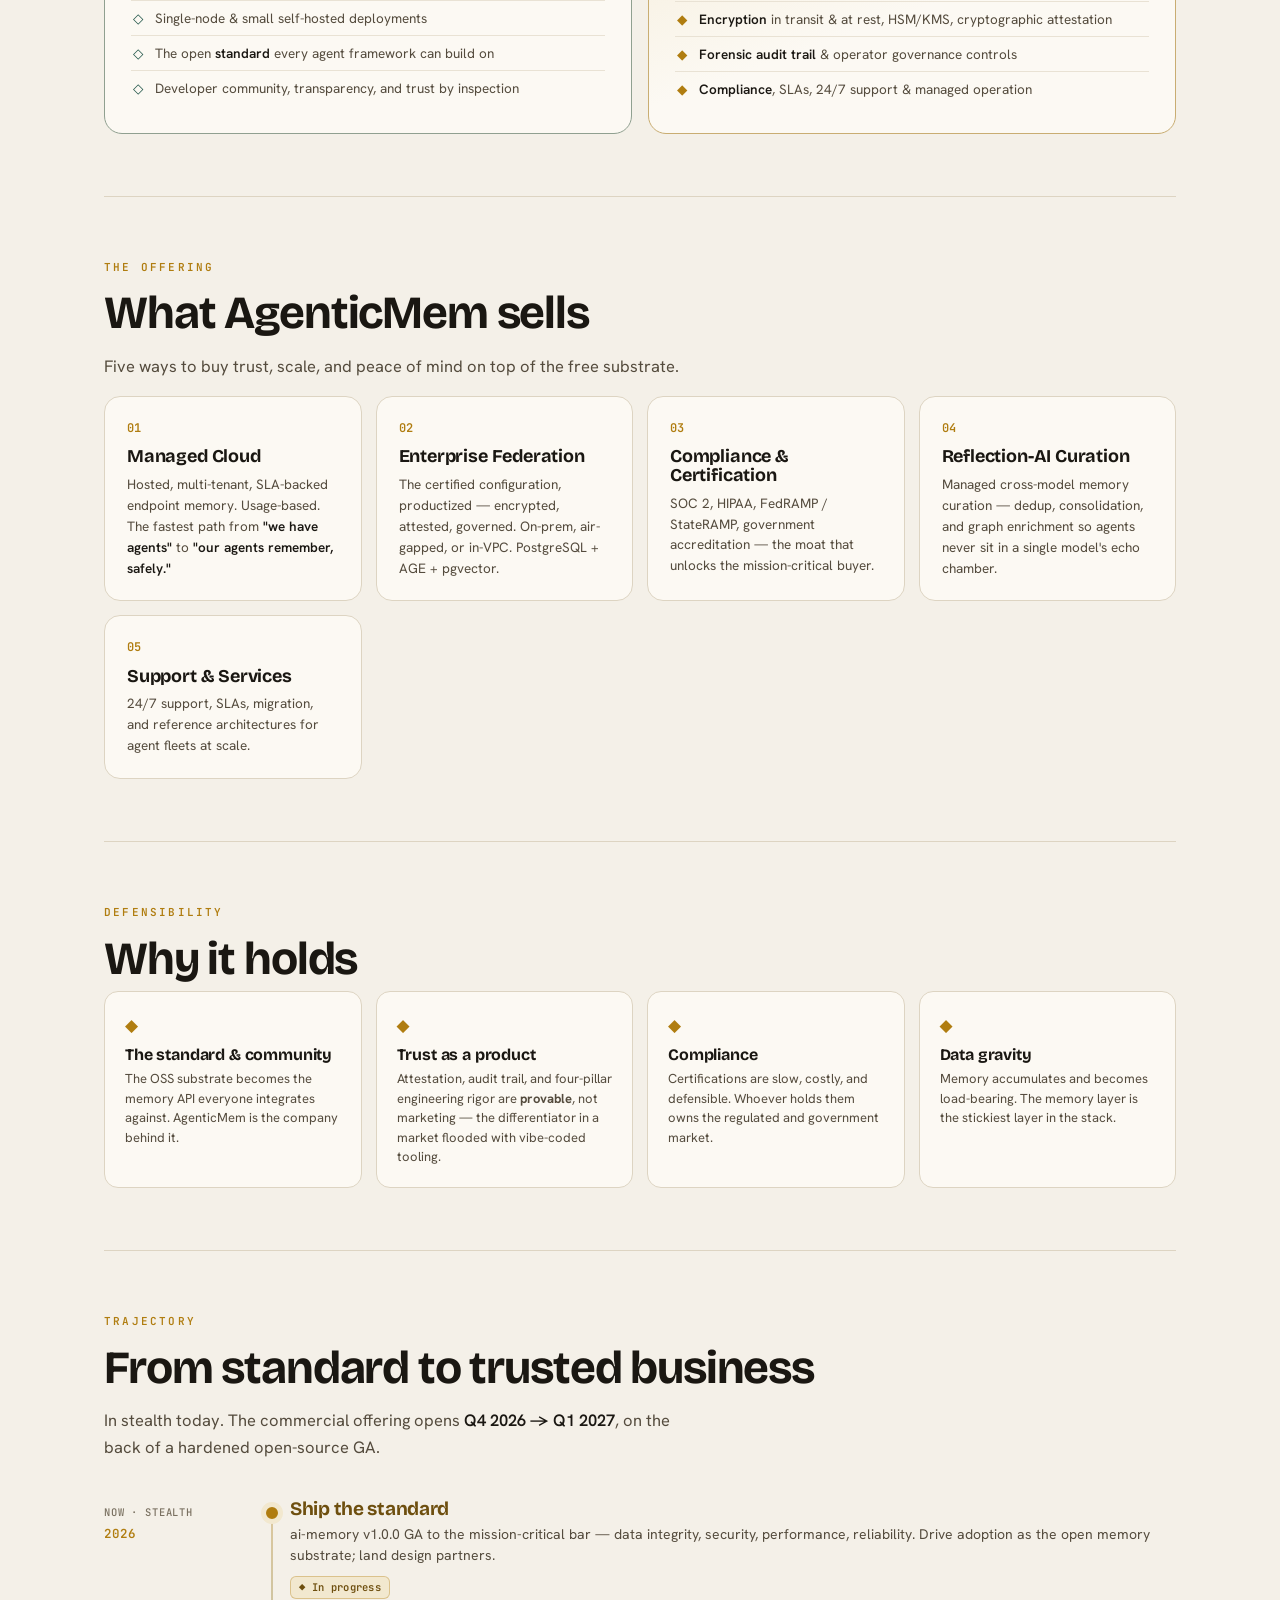
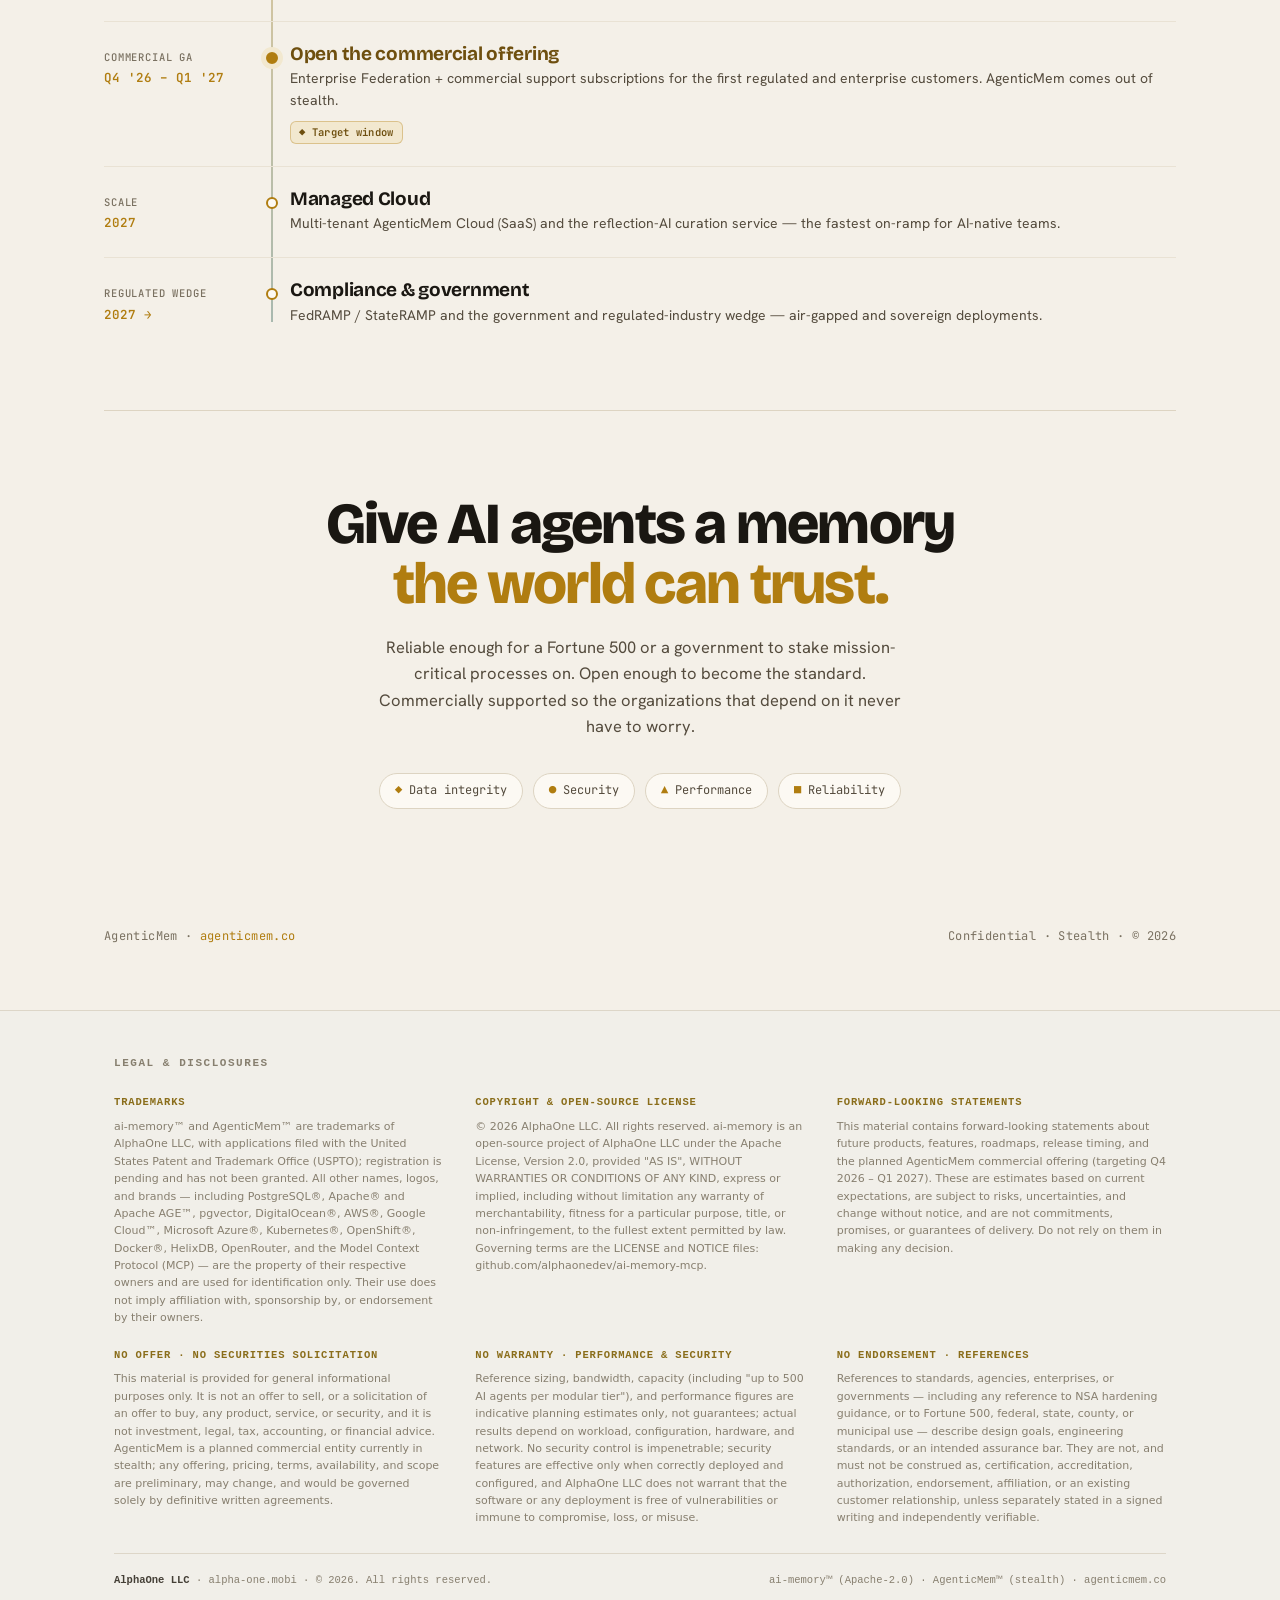
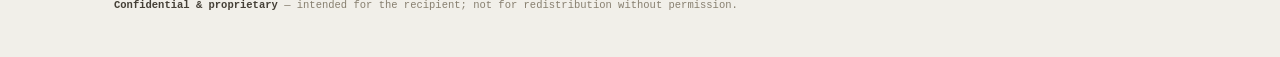
==== commit fe1947da: "Replace stealth placeholder with AgenticMem vision landing page" ====
--- a/index.html
+++ b/index.html
@@ -2,67 +2,346 @@
 <html lang="en">
 <head>
 <meta charset="UTF-8">
-<meta name="viewport" content="width=device-width, initial-scale=1.0">
-<title>AgenticMem&#8482;</title>
-<meta name="description" content="AgenticMem — building in stealth.">
-<meta name="robots" content="noindex, nofollow">
+<meta name="viewport" content="width=device-width, initial-scale=1">
+<title>AgenticMem</title>
+<meta name="description" content="AgenticMem is the trusted memory layer for the agentic enterprise — the commercially-supported foundation built on the open-source ai-memory substrate.">
+<meta property="og:title" content="AgenticMem">
+<meta property="og:description" content="AI agents are genius amnesiacs. We give them memory.">
+<meta property="og:url" content="https://www.agenticmem.co">
+<meta property="og:type" content="website">
+<meta name="theme-color" content="#f4f0e8">
 <link rel="icon" type="image/svg+xml" href="favicon.svg">
+<link rel="preconnect" href="https://fonts.googleapis.com">
+<link rel="preconnect" href="https://fonts.gstatic.com" crossorigin>
+<link rel="stylesheet" href="https://fonts.googleapis.com/css2?family=Bricolage+Grotesque:opsz,wght@12..96,500;12..96,600;12..96,700;12..96,800&family=Hanken+Grotesk:wght@400;500;600;700&family=JetBrains+Mono:wght@400;500;600&display=swap">
 <style>
-  :root { --bg: #faf7f2; --fg: #1c1a17; --dim: #8a8378; --accent: #b4552d; }
-  * { margin: 0; padding: 0; box-sizing: border-box; }
-  html, body { height: 100%; }
-  body {
-    background: var(--bg);
-    color: var(--fg);
-    font-family: -apple-system, BlinkMacSystemFont, "Segoe UI", Georgia, serif;
-    display: flex;
-    align-items: center;
-    justify-content: center;
-    text-align: center;
-  }
-  main { padding: 2rem; }
-  .mark {
-    width: 52px;
-    height: 52px;
-    border-radius: 50%;
-    margin: 0 auto 1.75rem;
-    background: radial-gradient(circle at 35% 35%, #d97a4a, var(--accent));
-  }
-  h1 { font-size: 1.7rem; font-weight: 600; letter-spacing: -0.01em; }
-  h1 sup { font-size: 0.55em; color: var(--dim); }
-  .status {
-    display: inline-flex;
-    align-items: center;
-    gap: 0.5rem;
-    margin-top: 1.25rem;
-    padding: 0.4rem 0.95rem;
-    border: 1px solid #e2dbd0;
-    border-radius: 999px;
-    font-size: 0.78rem;
-    color: var(--dim);
-    letter-spacing: 0.1em;
-    text-transform: uppercase;
-    font-family: -apple-system, BlinkMacSystemFont, "Segoe UI", sans-serif;
-  }
-  .dot {
-    width: 7px;
-    height: 7px;
-    border-radius: 50%;
-    background: var(--accent);
-    animation: pulse 2.4s ease-in-out infinite;
-  }
-  @keyframes pulse { 0%, 100% { opacity: 1; } 50% { opacity: 0.25; } }
-  .contact { margin-top: 2.5rem; font-size: 0.85rem; color: var(--dim); }
-  .contact a { color: var(--fg); text-decoration: none; border-bottom: 1px solid #d8cfc2; }
-  .contact a:hover { color: var(--accent); border-color: var(--accent); }
+:root{
+  --bg:#f4f0e8; --panel:#fcf9f3; --panel-2:#ebe4d6; --raise:#f8f4ec;
+  --ink:#1a1712; --ink-soft:#7a7161; --ink-mid:#544b3d; --line:#ddd4c2; --line-soft:#e9e2d4;
+  --accent:#b07d10; --accent-2:#8a6314; --accent-soft:#f2e8cf; --accent-ink:#6e4f0f;
+  --deep:#1c5245; --deep-soft:#dfeae3; --good:#2f7d5b; --hair:rgba(26,23,18,.08);
+  --disp:'Bricolage Grotesque',Georgia,serif; --sans:'Hanken Grotesk',system-ui,sans-serif; --mono:'JetBrains Mono',ui-monospace,monospace;
+}
+@media (prefers-color-scheme:dark){:root:not([data-theme="light"]){
+  --bg:#0c0b08; --panel:#15130e; --panel-2:#1e1b13; --raise:#191610;
+  --ink:#f3eee3; --ink-soft:#988f7f; --ink-mid:#bdb2a0; --line:#2a2619; --line-soft:#1f1c13;
+  --accent:#e3ad33; --accent-2:#f2c968; --accent-soft:#241c0c; --accent-ink:#f2c968;
+  --deep:#48897579; --deep:#3d7565; --deep-soft:#12251f; --good:#4cba86; --hair:rgba(243,238,227,.08);
+}}
+:root[data-theme="dark"]{
+  --bg:#0c0b08; --panel:#15130e; --panel-2:#1e1b13; --raise:#191610;
+  --ink:#f3eee3; --ink-soft:#988f7f; --ink-mid:#bdb2a0; --line:#2a2619; --line-soft:#1f1c13;
+  --accent:#e3ad33; --accent-2:#f2c968; --accent-soft:#241c0c; --accent-ink:#f2c968;
+  --deep:#3d7565; --deep-soft:#12251f; --good:#4cba86; --hair:rgba(243,238,227,.08);
+}
+*{box-sizing:border-box}
+html{scroll-behavior:smooth}
+body{margin:0;background:var(--bg);color:var(--ink);font-family:var(--sans);line-height:1.6;-webkit-font-smoothing:antialiased;overflow-x:hidden}
+.wrap{max-width:1120px;margin:0 auto;padding:0 24px}
+h1,h2,h3,h4{font-family:var(--disp);margin:0;line-height:1.04;font-weight:700;letter-spacing:-.02em}
+a{color:var(--accent-ink);text-decoration:none}
+.mono{font-family:var(--mono)}
+.eyebrow{font-family:var(--mono);font-size:11px;letter-spacing:.24em;text-transform:uppercase;color:var(--accent);font-weight:600}
+
+/* top bar */
+.topbar{display:flex;flex-wrap:wrap;gap:14px;align-items:center;justify-content:space-between;padding:22px 0 0}
+.mark{display:flex;align-items:center;gap:11px}
+.mark .glyph{width:26px;height:26px;flex:none;position:relative}
+.mark .glyph svg{width:100%;height:100%;display:block}
+.mark .wm{font-family:var(--disp);font-weight:800;font-size:20px;letter-spacing:-.02em}
+.mark .wm .b{color:var(--accent)}
+.stealth{display:inline-flex;align-items:center;gap:8px;font-family:var(--mono);font-size:11px;letter-spacing:.1em;text-transform:uppercase;color:var(--ink-soft);border:1px solid var(--line);border-radius:30px;padding:6px 13px;background:var(--panel)}
+.stealth .d{width:6px;height:6px;border-radius:50%;background:var(--accent);box-shadow:0 0 0 3px color-mix(in srgb,var(--accent) 25%,transparent)}
+
+/* hero */
+.hero{padding:66px 0 58px;border-bottom:1px solid var(--line);position:relative}
+.hero::after{content:"";position:absolute;left:0;right:0;bottom:-1px;height:1px;background:linear-gradient(90deg,transparent,var(--accent),transparent);opacity:.5}
+.kick{font-family:var(--mono);font-size:12px;letter-spacing:.18em;text-transform:uppercase;color:var(--accent);font-weight:600;margin-bottom:24px}
+h1.hh{font-size:clamp(40px,7.6vw,90px);font-weight:800;letter-spacing:-.035em;line-height:.96;text-wrap:balance}
+h1.hh .fade{color:var(--ink-soft)}
+h1.hh .amber{color:var(--accent)}
+.hsub{margin:28px 0 0;font-size:clamp(17px,2.2vw,22px);color:var(--ink-mid);max-width:60ch;line-height:1.5;font-weight:400}
+.hsub b{color:var(--ink);font-weight:600}
+.hmeta{display:flex;flex-wrap:wrap;gap:10px;margin-top:34px}
+.chip{font-family:var(--mono);font-size:12px;color:var(--ink-mid);border:1px solid var(--line);background:var(--panel);border-radius:8px;padding:8px 13px}
+.chip b{color:var(--accent);font-weight:600}
+
+/* sections */
+section{padding:62px 0;border-bottom:1px solid var(--line)}
+.lead{max-width:74ch}
+.sec-eyebrow{font-family:var(--mono);font-size:11px;letter-spacing:.2em;text-transform:uppercase;color:var(--accent);font-weight:600;margin-bottom:14px}
+h2.st{font-size:clamp(28px,4.2vw,46px);font-weight:700;letter-spacing:-.025em;text-wrap:balance;line-height:1.02}
+.sk{font-size:16.5px;color:var(--ink-mid);margin-top:16px;max-width:66ch;line-height:1.6}
+.sk b{color:var(--ink);font-weight:600}
+
+/* thesis big statement */
+.thesis{font-family:var(--disp);font-weight:600;font-size:clamp(22px,3.6vw,38px);line-height:1.24;letter-spacing:-.02em;text-wrap:balance;max-width:24ch}
+.thesis .em{color:var(--accent)}
+.thesiswrap{display:grid;grid-template-columns:1.1fr 1fr;gap:40px;align-items:center}
+@media(max-width:800px){.thesiswrap{grid-template-columns:1fr;gap:22px}}
+.thesiswrap .aside{font-size:15px;color:var(--ink-mid);line-height:1.7}
+.thesiswrap .aside b{color:var(--ink);font-weight:600}
+.thesiswrap .aside p{margin:0 0 14px}
+
+/* open core split */
+.split{display:grid;grid-template-columns:1fr 1fr;gap:16px;margin-top:10px}
+@media(max-width:760px){.split{grid-template-columns:1fr}}
+.oc{border:1px solid var(--line);border-radius:18px;padding:26px 26px;background:var(--panel);position:relative;overflow:hidden}
+.oc.free{border-color:color-mix(in srgb,var(--deep) 40%,var(--line))}
+.oc.comm{border-color:color-mix(in srgb,var(--accent) 45%,var(--line));background:linear-gradient(160deg,var(--accent-soft),var(--panel) 60%)}
+.oc .tag{font-family:var(--mono);font-size:11px;letter-spacing:.08em;text-transform:uppercase;font-weight:600;padding:4px 10px;border-radius:20px;display:inline-block;margin-bottom:14px}
+.oc.free .tag{color:var(--deep);background:var(--deep-soft)}
+.oc.comm .tag{color:var(--accent-ink);background:var(--accent-soft);border:1px solid color-mix(in srgb,var(--accent) 35%,transparent)}
+.oc h3{font-size:24px;font-weight:800;letter-spacing:-.02em}
+.oc h3 .u{color:var(--ink-soft);font-weight:500;font-size:14px;font-family:var(--mono);display:block;margin-top:4px;letter-spacing:0}
+.oc p.d{font-size:14.5px;color:var(--ink-mid);margin:12px 0 16px;line-height:1.55}
+.oc ul{margin:0;padding:0;list-style:none}
+.oc li{font-size:13.5px;color:var(--ink-mid);padding:7px 0 7px 24px;position:relative;border-top:1px solid var(--line-soft);line-height:1.5}
+.oc li:first-child{border-top:none}
+.oc li b{color:var(--ink);font-weight:600}
+.oc.free li::before{content:"◇";position:absolute;left:2px;color:var(--deep)}
+.oc.comm li::before{content:"◆";position:absolute;left:2px;color:var(--accent)}
+
+/* offerings */
+.offers{display:grid;grid-template-columns:repeat(auto-fill,minmax(250px,1fr));gap:14px;margin-top:8px}
+.offer{border:1px solid var(--line);border-radius:16px;padding:22px 22px;background:var(--panel);transition:.25s}
+.offer:hover{border-color:var(--accent);transform:translateY(-2px)}
+.offer .no{font-family:var(--mono);font-size:12px;color:var(--accent);font-weight:600}
+.offer h4{font-size:18px;font-weight:700;margin:9px 0 8px;letter-spacing:-.01em}
+.offer p{margin:0;font-size:13.5px;color:var(--ink-mid);line-height:1.55}
+.offer b{color:var(--ink);font-weight:600}
+
+/* moat */
+.moat{display:grid;grid-template-columns:repeat(auto-fit,minmax(230px,1fr));gap:14px;margin-top:8px}
+.mcell{border:1px solid var(--line);border-radius:14px;padding:20px;background:var(--panel)}
+.mcell .mi{font-size:17px;color:var(--accent)}
+.mcell h4{font-size:16px;font-weight:700;margin:8px 0 6px;letter-spacing:-.01em}
+.mcell p{margin:0;font-size:13px;color:var(--ink-mid);line-height:1.5}
+
+/* roadmap */
+.road{margin-top:12px;position:relative}
+.phase{display:grid;grid-template-columns:150px 1fr;gap:36px;padding:22px 0;border-top:1px solid var(--line-soft);position:relative}
+.phase:first-child{border-top:none}
+.phase .when{font-family:var(--mono);font-size:12.5px;font-weight:600;color:var(--accent);padding-top:5px;position:relative}
+.phase .when .lab{display:block;font-size:10.5px;color:var(--ink-soft);letter-spacing:.08em;text-transform:uppercase;margin-bottom:3px;font-weight:500}
+.phase .when::after{content:"";position:absolute;right:-24px;top:8px;width:12px;height:12px;border-radius:50%;background:var(--panel);border:2px solid var(--accent);z-index:2;box-sizing:border-box}
+.phase.hot .when::after{background:var(--accent);box-shadow:0 0 0 5px var(--accent-soft)}
+.road::before{content:"";position:absolute;left:167px;top:26px;bottom:26px;width:2px;background:linear-gradient(var(--accent),var(--deep));opacity:.35}
+.phase .body h4{font-size:19px;font-weight:700;letter-spacing:-.015em;margin-bottom:5px}
+.phase .body p{margin:0;font-size:14px;color:var(--ink-mid);line-height:1.55}
+.phase.hot .body h4{color:var(--accent-ink)}
+.phase .body .badge{display:inline-block;font-family:var(--mono);font-size:10.5px;font-weight:600;color:var(--accent-ink);background:var(--accent-soft);border:1px solid color-mix(in srgb,var(--accent) 35%,transparent);border-radius:6px;padding:2px 8px;margin-top:9px;letter-spacing:.03em}
+
+/* mission close */
+.mission{padding:84px 0 90px;text-align:center;border-bottom:none}
+.mission h2{font-family:var(--disp);font-size:clamp(30px,5.4vw,58px);font-weight:800;letter-spacing:-.03em;text-wrap:balance;max-width:20ch;margin:0 auto 20px;line-height:1.02}
+.mission h2 .amber{color:var(--accent)}
+.mission p{max-width:58ch;margin:0 auto;color:var(--ink-mid);font-size:16.5px}
+.pillrow{display:flex;flex-wrap:wrap;justify-content:center;gap:10px;margin-top:34px}
+.pillrow span{font-family:var(--mono);font-size:12px;color:var(--ink-mid);border:1px solid var(--line);border-radius:30px;padding:7px 15px;background:var(--panel)}
+.pillrow span b{color:var(--accent);font-weight:600}
+
+.foot{padding:28px 0 64px;display:flex;flex-wrap:wrap;gap:12px;justify-content:space-between;align-items:center;color:var(--ink-soft);font-size:12px;font-family:var(--mono);letter-spacing:.03em}
+.foot .u{color:var(--accent)}
+.themetog{position:fixed;right:16px;bottom:16px;font-family:var(--mono);font-size:12px;background:var(--panel);border:1px solid var(--line);color:var(--ink-mid);padding:8px 12px;border-radius:10px;cursor:pointer;z-index:30;box-shadow:0 8px 22px -10px rgba(0,0,0,.35)}
+.reveal{opacity:0;transform:translateY(14px);transition:opacity .6s cubic-bezier(.2,.7,.2,1),transform .6s cubic-bezier(.2,.7,.2,1)}
+.reveal.in{opacity:1;transform:none}
+@media(prefers-reduced-motion:reduce){.reveal{opacity:1;transform:none;transition:none}html{scroll-behavior:auto}}
 </style>
 </head>
 <body>
-<main>
-  <div class="mark"></div>
-  <h1>AgenticMem<sup>&trade;</sup></h1>
-  <div class="status"><span class="dot"></span>Stealth Mode</div>
-  <p class="contact">Inquiries — <a href="mailto:justin@alpha-one.mobi">justin@alpha-one.mobi</a></p>
-</main>
+<div class="wrap">
+  <div class="topbar">
+    <div class="mark">
+      <span class="glyph"><svg viewBox="0 0 32 32" fill="none" aria-hidden="true"><path d="M16 2 L28 9 V23 L16 30 L4 23 V9 Z" stroke="var(--accent)" stroke-width="1.6"></path><circle cx="16" cy="16" r="3.4" fill="var(--accent)"></circle><path d="M16 12.6 V6 M16 19.4 V26 M19 16 H26 M13 16 H6" stroke="var(--accent)" stroke-width="1.3"></path><circle cx="16" cy="6" r="1.5" fill="var(--accent)"></circle><circle cx="16" cy="26" r="1.5" fill="var(--accent)"></circle><circle cx="26" cy="16" r="1.5" fill="var(--accent)"></circle><circle cx="6" cy="16" r="1.5" fill="var(--accent)"></circle></svg></span>
+      <span class="wm">Agentic<span class="b">Mem</span></span>
+    </div>
+    <span class="stealth"><span class="d"></span> Stealth · Confidential</span>
+  </div>
+</div>
+
+<div class="hero"><div class="wrap">
+  <div class="kick">Company vision · agenticmem.co</div>
+  <h1 class="hh"><span class="fade">AI agents are</span><br>genius amnesiacs.<br><span class="amber">We give them memory.</span></h1>
+  <p class="hsub">AgenticMem is the <b>trusted memory layer for the agentic enterprise</b> — the commercially-supported foundation built on the open-source <b>ai-memory</b> substrate. Reliable enough for a Fortune&nbsp;500 or a government to stake mission-critical work on. Open enough to become the standard.</p>
+  <div class="hmeta">
+    <span class="chip">Open core · <b>Apache 2.0</b> substrate</span>
+    <span class="chip">Commercial GA · <b>Q4 2026 → Q1 2027</b></span>
+    <span class="chip"><b>agenticmem.co</b></span>
+  </div>
+</div></div>
+
+<div class="wrap">
+
+<!-- WHY NOW -->
+<section>
+  <div class="thesiswrap reveal in">
+    <p class="thesis">Compute and models are commoditizing. <span class="em">Memory is the layer that isn't solved — and can't be faked.</span></p>
+    <div class="aside">
+      <p>Every serious AI deployment is moving from a single assistant to <b>fleets of agents</b> — clusters, swarms, and hives acting continuously on real systems. The one thing they all lack is a reliable place to remember.</p>
+      <p>As agents graduate from demos to production, and into regulated, mission-critical work, the buyer's question changes. It stops being <i>"how smart is the agent?"</i> and becomes <b>"can I trust what it remembers — and prove it?"</b></p>
+      <p>AgenticMem sells that trust.</p>
+    </div>
+  </div>
+</section>
+
+<!-- OPEN CORE -->
+<section>
+  <div class="reveal in">
+    <div class="sec-eyebrow">The model</div>
+    <h2 class="st">Open core: a free standard, a trusted business</h2>
+    <p class="sk">The open-source substrate is not crippleware — it's a genuinely excellent, self-hostable memory layer. That builds the adoption flywheel and makes <b>ai-memory the standard</b>. AgenticMem monetizes what enterprises and governments will not run without.</p>
+  </div>
+  <div class="split reveal in">
+    <div class="oc free">
+      <span class="tag">Free · open source</span>
+      <h3>ai-memory<span class="u">Apache 2.0 · community</span></h3>
+      <p class="d">The core endpoint-memory substrate for AI agents — from a single agent to a small cluster.</p>
+      <ul>
+        <li>The <b>memory substrate</b> &amp; native MCP integration</li>
+        <li>Single-node &amp; small self-hosted deployments</li>
+        <li>The open <b>standard</b> every agent framework can build on</li>
+        <li>Developer community, transparency, and trust by inspection</li>
+      </ul>
+    </div>
+    <div class="oc comm">
+      <span class="tag">Commercial · AgenticMem</span>
+      <h3>AgenticMem<span class="u">enterprise · government · scale</span></h3>
+      <p class="d">The trust guarantees, scale, compliance, and operation turned into a product.</p>
+      <ul>
+        <li><b>Enterprise federation</b> at scale — clusters, swarms &amp; hives</li>
+        <li><b>Encryption</b> in transit &amp; at rest, HSM/KMS, cryptographic attestation</li>
+        <li><b>Forensic audit trail</b> &amp; operator governance controls</li>
+        <li><b>Compliance</b>, SLAs, 24/7 support &amp; managed operation</li>
+      </ul>
+    </div>
+  </div>
+</section>
+
+<!-- WHAT WE SELL -->
+<section>
+  <div class="reveal in">
+    <div class="sec-eyebrow">The offering</div>
+    <h2 class="st">What AgenticMem sells</h2>
+    <p class="sk">Five ways to buy trust, scale, and peace of mind on top of the free substrate.</p>
+  </div>
+  <div class="offers reveal in">
+    <div class="offer"><div class="no">01</div><h4>Managed Cloud</h4><p>Hosted, multi-tenant, SLA-backed endpoint memory. Usage-based. The fastest path from <b>"we have agents"</b> to <b>"our agents remember, safely."</b></p></div>
+    <div class="offer"><div class="no">02</div><h4>Enterprise Federation</h4><p>The certified configuration, productized — encrypted, attested, governed. On-prem, air-gapped, or in-VPC. PostgreSQL + AGE + pgvector.</p></div>
+    <div class="offer"><div class="no">03</div><h4>Compliance &amp; Certification</h4><p>SOC&nbsp;2, HIPAA, FedRAMP / StateRAMP, government accreditation — the moat that unlocks the mission-critical buyer.</p></div>
+    <div class="offer"><div class="no">04</div><h4>Reflection-AI Curation</h4><p>Managed cross-model memory curation — dedup, consolidation, and graph enrichment so agents never sit in a single model's echo chamber.</p></div>
+    <div class="offer"><div class="no">05</div><h4>Support &amp; Services</h4><p>24/7 support, SLAs, migration, and reference architectures for agent fleets at scale.</p></div>
+  </div>
+</section>
+
+<!-- MOAT -->
+<section>
+  <div class="reveal in">
+    <div class="sec-eyebrow">Defensibility</div>
+    <h2 class="st">Why it holds</h2>
+  </div>
+  <div class="moat reveal in">
+    <div class="mcell"><div class="mi">◆</div><h4>The standard &amp; community</h4><p>The OSS substrate becomes the memory API everyone integrates against. AgenticMem is the company behind it.</p></div>
+    <div class="mcell"><div class="mi">◆</div><h4>Trust as a product</h4><p>Attestation, audit trail, and four-pillar engineering rigor are <b>provable</b>, not marketing — the differentiator in a market flooded with vibe-coded tooling.</p></div>
+    <div class="mcell"><div class="mi">◆</div><h4>Compliance</h4><p>Certifications are slow, costly, and defensible. Whoever holds them owns the regulated and government market.</p></div>
+    <div class="mcell"><div class="mi">◆</div><h4>Data gravity</h4><p>Memory accumulates and becomes load-bearing. The memory layer is the stickiest layer in the stack.</p></div>
+  </div>
+</section>
+
+<!-- ROADMAP -->
+<section>
+  <div class="reveal in">
+    <div class="sec-eyebrow">Trajectory</div>
+    <h2 class="st">From standard to trusted business</h2>
+    <p class="sk">In stealth today. The commercial offering opens <b>Q4 2026 → Q1 2027</b>, on the back of a hardened open-source GA.</p>
+  </div>
+  <div class="road reveal in">
+    <div class="phase hot">
+      <div class="when"><span class="lab">Now · stealth</span>2026</div>
+      <div class="body"><h4>Ship the standard</h4><p>ai-memory v1.0.0 GA to the mission-critical bar — data integrity, security, performance, reliability. Drive adoption as the open memory substrate; land design partners.</p><span class="badge">◆ In progress</span></div>
+    </div>
+    <div class="phase hot">
+      <div class="when"><span class="lab">Commercial GA</span>Q4 '26 – Q1 '27</div>
+      <div class="body"><h4>Open the commercial offering</h4><p>Enterprise Federation + commercial support subscriptions for the first regulated and enterprise customers. AgenticMem comes out of stealth.</p><span class="badge">◆ Target window</span></div>
+    </div>
+    <div class="phase">
+      <div class="when"><span class="lab">Scale</span>2027</div>
+      <div class="body"><h4>Managed Cloud</h4><p>Multi-tenant AgenticMem Cloud (SaaS) and the reflection-AI curation service — the fastest on-ramp for AI-native teams.</p></div>
+    </div>
+    <div class="phase">
+      <div class="when"><span class="lab">Regulated wedge</span>2027 →</div>
+      <div class="body"><h4>Compliance &amp; government</h4><p>FedRAMP / StateRAMP and the government and regulated-industry wedge — air-gapped and sovereign deployments.</p></div>
+    </div>
+  </div>
+</section>
+
+<!-- MISSION -->
+<section class="mission reveal in">
+  <h2>Give AI agents a memory <span class="amber">the world can trust.</span></h2>
+  <p>Reliable enough for a Fortune&nbsp;500 or a government to stake mission-critical processes on. Open enough to become the standard. Commercially supported so the organizations that depend on it never have to worry.</p>
+  <div class="pillrow">
+    <span><b>◆</b> Data integrity</span>
+    <span><b>●</b> Security</span>
+    <span><b>▲</b> Performance</span>
+    <span><b>■</b> Reliability</span>
+  </div>
+</section>
+
+<div class="foot">
+  <span>AgenticMem · <span class="u">agenticmem.co</span></span>
+  <span>Confidential · Stealth · © 2026</span>
+</div>
+</div>
+<button class="themetog" id="themetog">◐ theme</button>
+
+<script>
+const tt=document.getElementById("themetog");
+try{const s=localStorage.getItem("am-theme");if(s)document.documentElement.setAttribute("data-theme",s);}catch(e){}
+tt.addEventListener("click",()=>{
+  const c=document.documentElement.getAttribute("data-theme");
+  const n=c==="dark"?"light":c==="light"?"dark":(matchMedia("(prefers-color-scheme:dark)").matches?"light":"dark");
+  document.documentElement.setAttribute("data-theme",n);
+  try{localStorage.setItem("am-theme",n);}catch(e){}
+});
+const io=new IntersectionObserver((es)=>{es.forEach(e=>{if(e.isIntersecting){e.target.classList.add("in");io.unobserve(e.target);}})},{threshold:.1,rootMargin:"0px 0px -8% 0px"});
+document.querySelectorAll(".reveal").forEach(el=>io.observe(el));
+</script>
+
+<!-- ================= ai-memory project — shared legal footer ================= -->
+<style>
+.aimo-legal{--al-bg:#f1efe9;--al-line:#ddd6c8;--al-h:#8a6d1a;--al-t:#877f6f;--al-ink:#443f36;
+  background:var(--al-bg);border-top:1px solid var(--al-line);padding:44px 0;margin:0;
+  font-family:"IBM Plex Sans",ui-sans-serif,system-ui,-apple-system,sans-serif;-webkit-font-smoothing:antialiased}
+@media (prefers-color-scheme:dark){:root:not([data-theme="light"]) .aimo-legal{--al-bg:#0c0b08;--al-line:#272319;--al-h:#c9a84e;--al-t:#8a8272;--al-ink:#c7c0b3}}
+:root[data-theme="dark"] .aimo-legal{--al-bg:#0c0b08;--al-line:#272319;--al-h:#c9a84e;--al-t:#8a8272;--al-ink:#c7c0b3}
+:root[data-theme="light"] .aimo-legal{--al-bg:#f1efe9;--al-line:#ddd6c8;--al-h:#8a6d1a;--al-t:#877f6f;--al-ink:#443f36}
+.aimo-legal *{box-sizing:border-box}
+.aimo-legal .aw{max-width:1100px;margin:0 auto;padding:0 24px}
+.aimo-legal .lh{font-family:"IBM Plex Mono",ui-monospace,monospace;font-size:11px;letter-spacing:.14em;text-transform:uppercase;color:var(--al-t);font-weight:600;margin-bottom:22px}
+.aimo-legal .lg{display:grid;grid-template-columns:repeat(3,1fr);gap:20px 32px}
+@media(max-width:820px){.aimo-legal .lg{grid-template-columns:1fr 1fr}}
+@media(max-width:560px){.aimo-legal .lg{grid-template-columns:1fr}}
+.aimo-legal h5{font-family:"IBM Plex Mono",ui-monospace,monospace;font-size:10.5px;letter-spacing:.08em;text-transform:uppercase;color:var(--al-h);font-weight:700;margin:0 0 7px}
+.aimo-legal p{margin:0;font-size:11px;color:var(--al-t);line-height:1.58}
+.aimo-legal p b,.aimo-legal .lf b{color:var(--al-ink);font-weight:600}
+.aimo-legal .lf{display:flex;flex-wrap:wrap;gap:8px 18px;justify-content:space-between;margin-top:26px;padding-top:18px;border-top:1px solid var(--al-line);font-family:"IBM Plex Mono",ui-monospace,monospace;font-size:10.5px;color:var(--al-t)}
+</style>
+<footer class="aimo-legal"><div class="aw">
+  <div class="lh">Legal &amp; Disclosures</div>
+  <div class="lg">
+    <div><h5>Trademarks</h5><p>ai-memory™ and AgenticMem™ are trademarks of AlphaOne LLC, with applications filed with the United States Patent and Trademark Office (USPTO); registration is pending and has not been granted. All other names, logos, and brands — including PostgreSQL®, Apache® and Apache AGE™, pgvector, DigitalOcean®, AWS®, Google Cloud™, Microsoft Azure®, Kubernetes®, OpenShift®, Docker®, HelixDB, OpenRouter, and the Model Context Protocol (MCP) — are the property of their respective owners and are used for identification only. Their use does not imply affiliation with, sponsorship by, or endorsement by their owners.</p></div>
+    <div><h5>Copyright &amp; Open-Source License</h5><p>© 2026 AlphaOne LLC. All rights reserved. ai-memory is an open-source project of AlphaOne LLC under the Apache License, Version 2.0, provided "AS IS", WITHOUT WARRANTIES OR CONDITIONS OF ANY KIND, express or implied, including without limitation any warranty of merchantability, fitness for a particular purpose, title, or non-infringement, to the fullest extent permitted by law. Governing terms are the LICENSE and NOTICE files: github.com/alphaonedev/ai-memory-mcp.</p></div>
+    <div><h5>Forward-Looking Statements</h5><p>This material contains forward-looking statements about future products, features, roadmaps, release timing, and the planned AgenticMem commercial offering (targeting Q4 2026 – Q1 2027). These are estimates based on current expectations, are subject to risks, uncertainties, and change without notice, and are not commitments, promises, or guarantees of delivery. Do not rely on them in making any decision.</p></div>
+    <div><h5>No Offer · No Securities Solicitation</h5><p>This material is provided for general informational purposes only. It is not an offer to sell, or a solicitation of an offer to buy, any product, service, or security, and it is not investment, legal, tax, accounting, or financial advice. AgenticMem is a planned commercial entity currently in stealth; any offering, pricing, terms, availability, and scope are preliminary, may change, and would be governed solely by definitive written agreements.</p></div>
+    <div><h5>No Warranty · Performance &amp; Security</h5><p>Reference sizing, bandwidth, capacity (including "up to 500 AI agents per modular tier"), and performance figures are indicative planning estimates only, not guarantees; actual results depend on workload, configuration, hardware, and network. No security control is impenetrable; security features are effective only when correctly deployed and configured, and AlphaOne LLC does not warrant that the software or any deployment is free of vulnerabilities or immune to compromise, loss, or misuse.</p></div>
+    <div><h5>No Endorsement · References</h5><p>References to standards, agencies, enterprises, or governments — including any reference to NSA hardening guidance, or to Fortune 500, federal, state, county, or municipal use — describe design goals, engineering standards, or an intended assurance bar. They are not, and must not be construed as, certification, accreditation, authorization, endorsement, affiliation, or an existing customer relationship, unless separately stated in a signed writing and independently verifiable.</p></div>
+  </div>
+  <div class="lf">
+    <span><b>AlphaOne LLC</b> · alpha-one.mobi · © 2026. All rights reserved.</span>
+    <span>ai-memory™ (Apache-2.0) · AgenticMem™ (stealth) · agenticmem.co</span>
+    <span><b>Confidential &amp; proprietary</b> — intended for the recipient; not for redistribution without permission.</span>
+  </div>
+</div></footer>
+
 </body>
 </html>
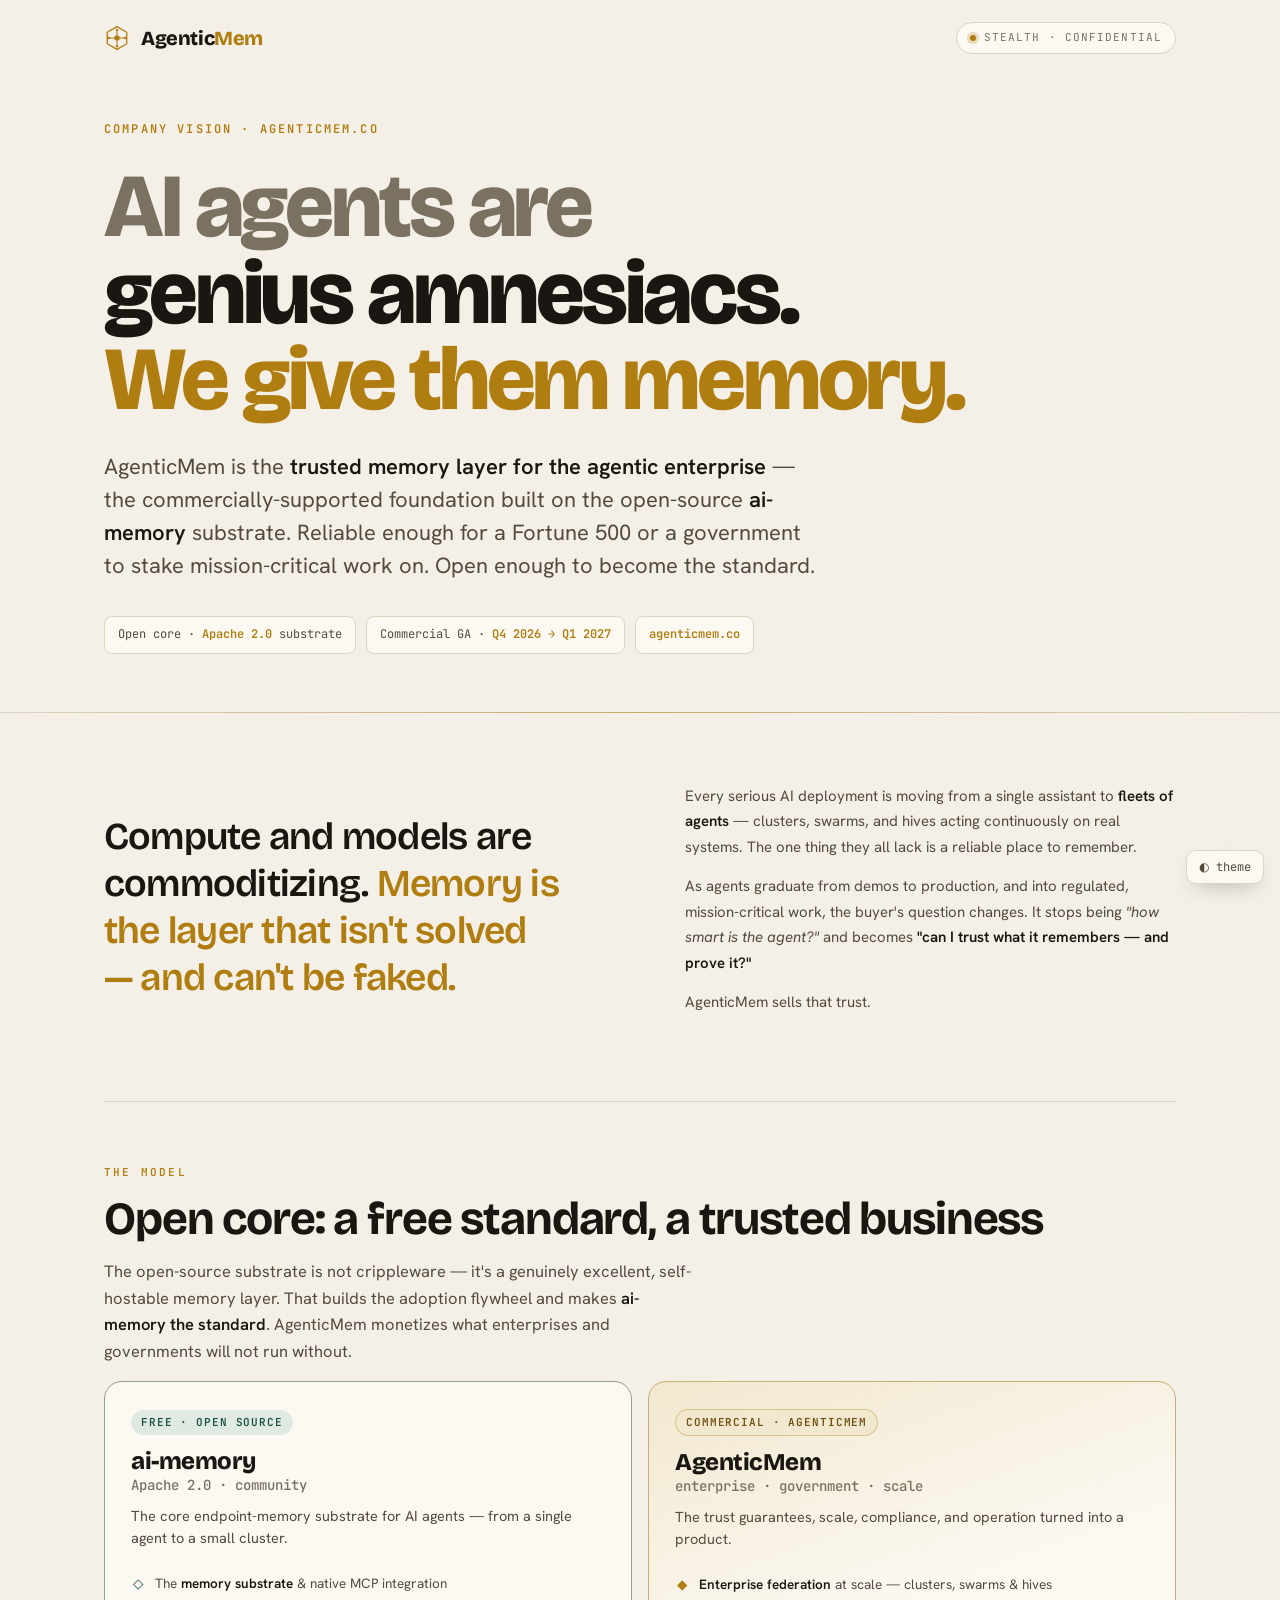
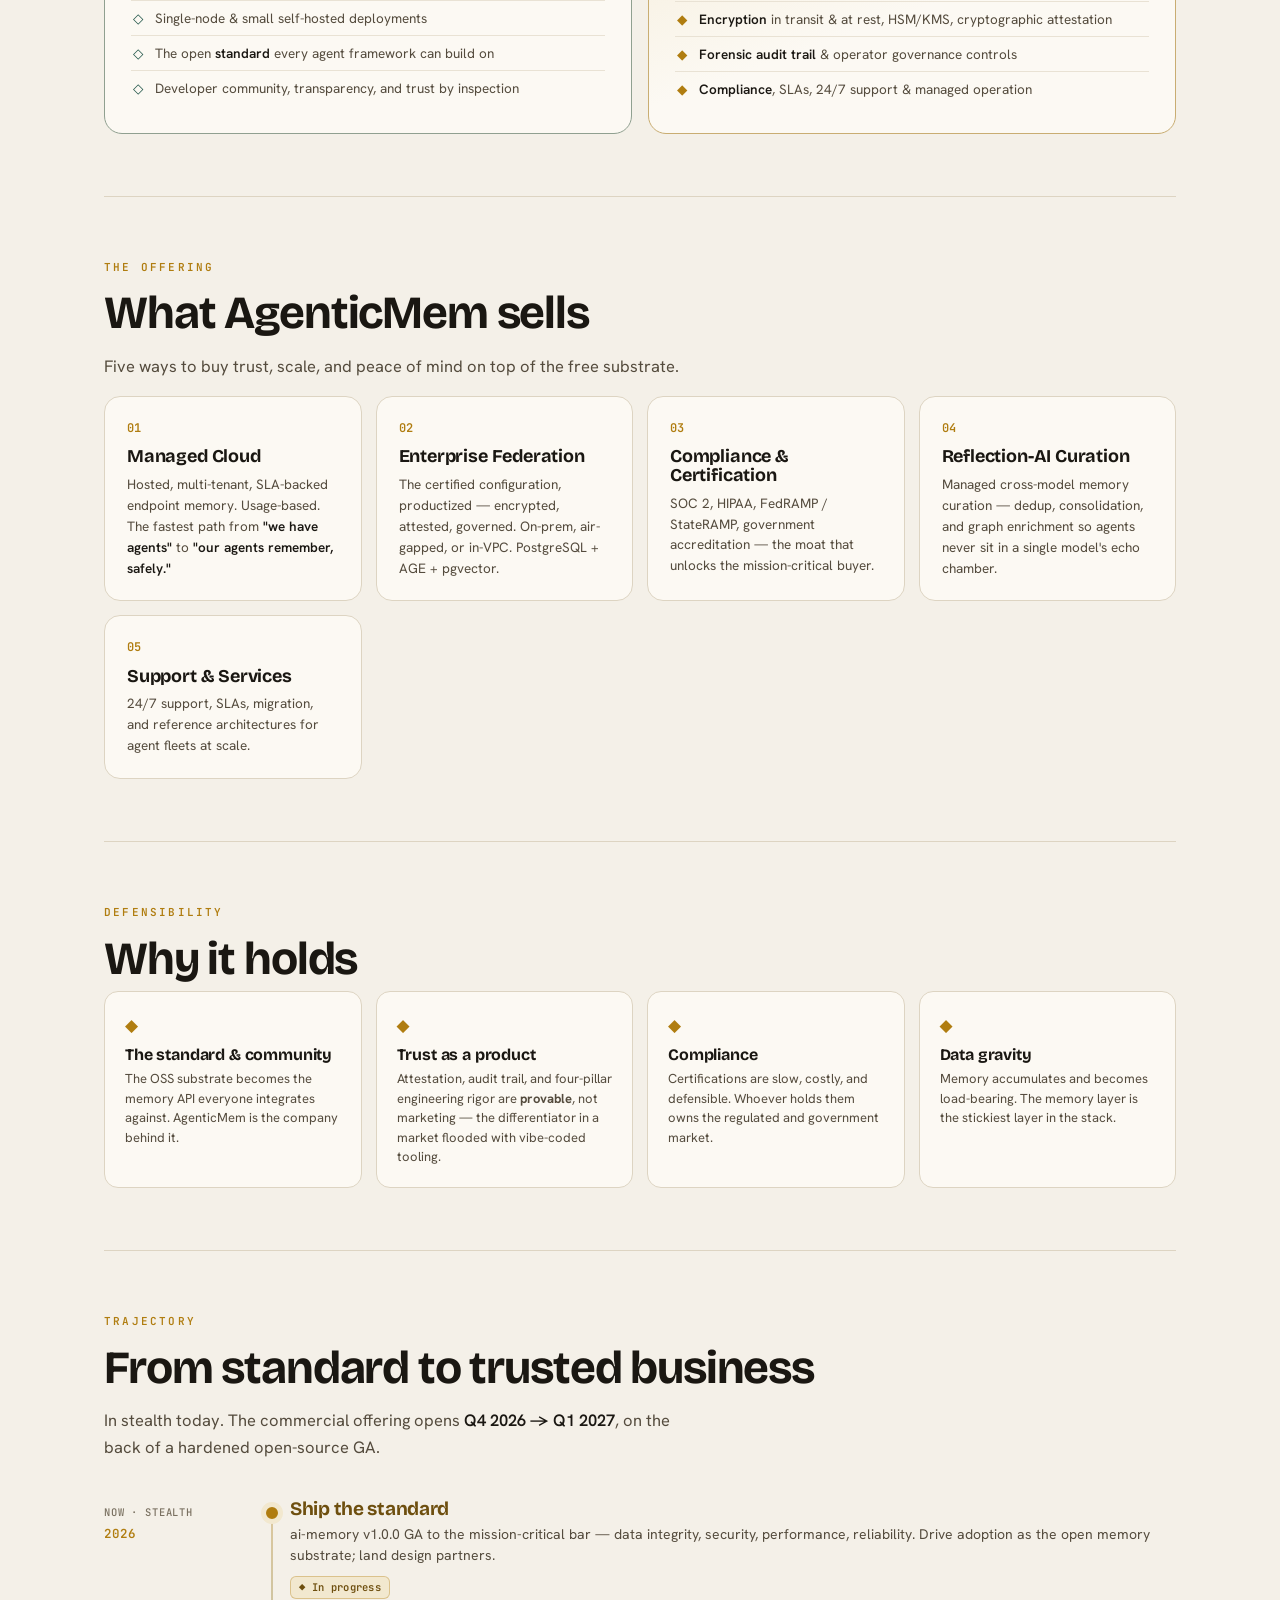
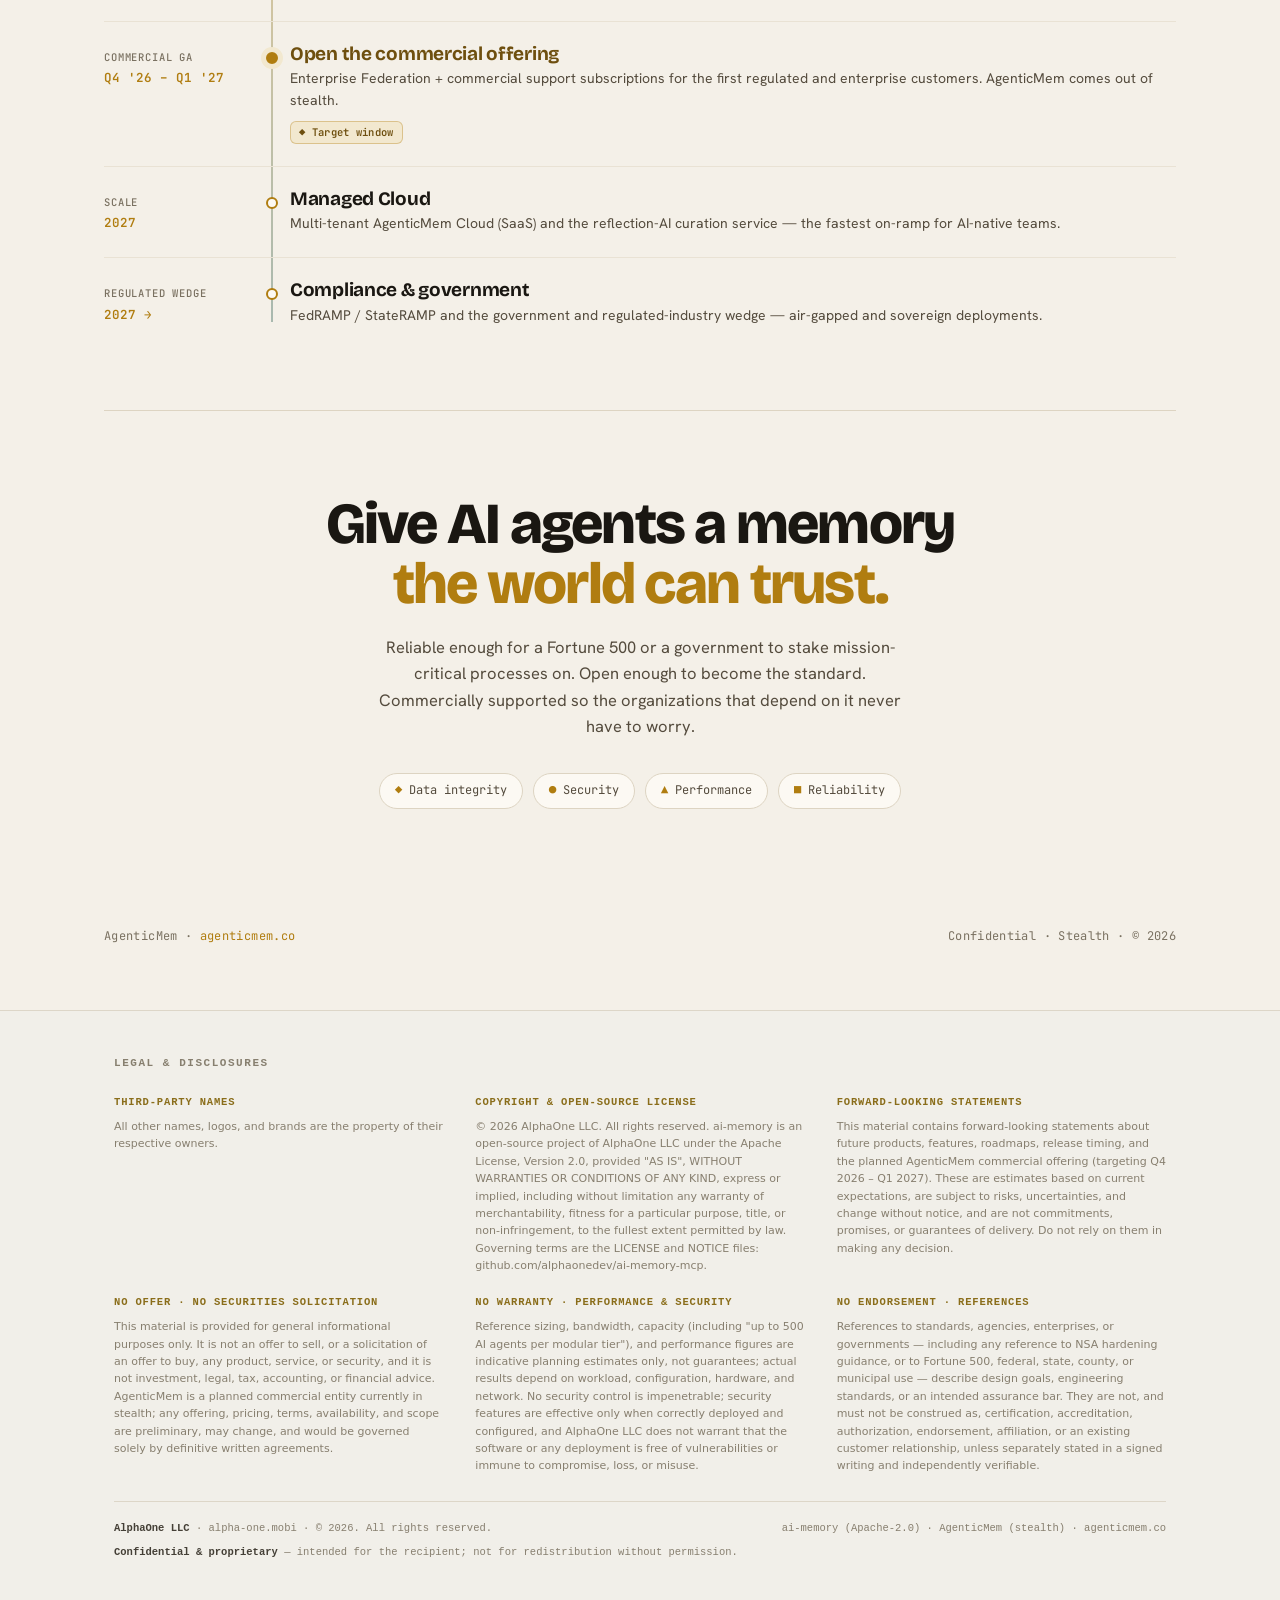
==== commit b18b7f48: "site: remove trademark and USPTO notices from the legal footer Co-Authored-By: Claude Fable 5.1 <nor" ====
--- a/index.html
+++ b/index.html
@@ -329,7 +329,7 @@
 <footer class="aimo-legal"><div class="aw">
   <div class="lh">Legal &amp; Disclosures</div>
   <div class="lg">
-    <div><h5>Trademarks</h5><p>ai-memory™ and AgenticMem™ are trademarks of AlphaOne LLC, with applications filed with the United States Patent and Trademark Office (USPTO); registration is pending and has not been granted. All other names, logos, and brands — including PostgreSQL®, Apache® and Apache AGE™, pgvector, DigitalOcean®, AWS®, Google Cloud™, Microsoft Azure®, Kubernetes®, OpenShift®, Docker®, HelixDB, OpenRouter, and the Model Context Protocol (MCP) — are the property of their respective owners and are used for identification only. Their use does not imply affiliation with, sponsorship by, or endorsement by their owners.</p></div>
+    <div><h5>Third-party names</h5><p>All other names, logos, and brands are the property of their respective owners.</p></div>
     <div><h5>Copyright &amp; Open-Source License</h5><p>© 2026 AlphaOne LLC. All rights reserved. ai-memory is an open-source project of AlphaOne LLC under the Apache License, Version 2.0, provided "AS IS", WITHOUT WARRANTIES OR CONDITIONS OF ANY KIND, express or implied, including without limitation any warranty of merchantability, fitness for a particular purpose, title, or non-infringement, to the fullest extent permitted by law. Governing terms are the LICENSE and NOTICE files: github.com/alphaonedev/ai-memory-mcp.</p></div>
     <div><h5>Forward-Looking Statements</h5><p>This material contains forward-looking statements about future products, features, roadmaps, release timing, and the planned AgenticMem commercial offering (targeting Q4 2026 – Q1 2027). These are estimates based on current expectations, are subject to risks, uncertainties, and change without notice, and are not commitments, promises, or guarantees of delivery. Do not rely on them in making any decision.</p></div>
     <div><h5>No Offer · No Securities Solicitation</h5><p>This material is provided for general informational purposes only. It is not an offer to sell, or a solicitation of an offer to buy, any product, service, or security, and it is not investment, legal, tax, accounting, or financial advice. AgenticMem is a planned commercial entity currently in stealth; any offering, pricing, terms, availability, and scope are preliminary, may change, and would be governed solely by definitive written agreements.</p></div>
@@ -338,7 +338,7 @@
   </div>
   <div class="lf">
     <span><b>AlphaOne LLC</b> · alpha-one.mobi · © 2026. All rights reserved.</span>
-    <span>ai-memory™ (Apache-2.0) · AgenticMem™ (stealth) · agenticmem.co</span>
+    <span>ai-memory (Apache-2.0) · AgenticMem (stealth) · agenticmem.co</span>
     <span><b>Confidential &amp; proprietary</b> — intended for the recipient; not for redistribution without permission.</span>
   </div>
 </div></footer>
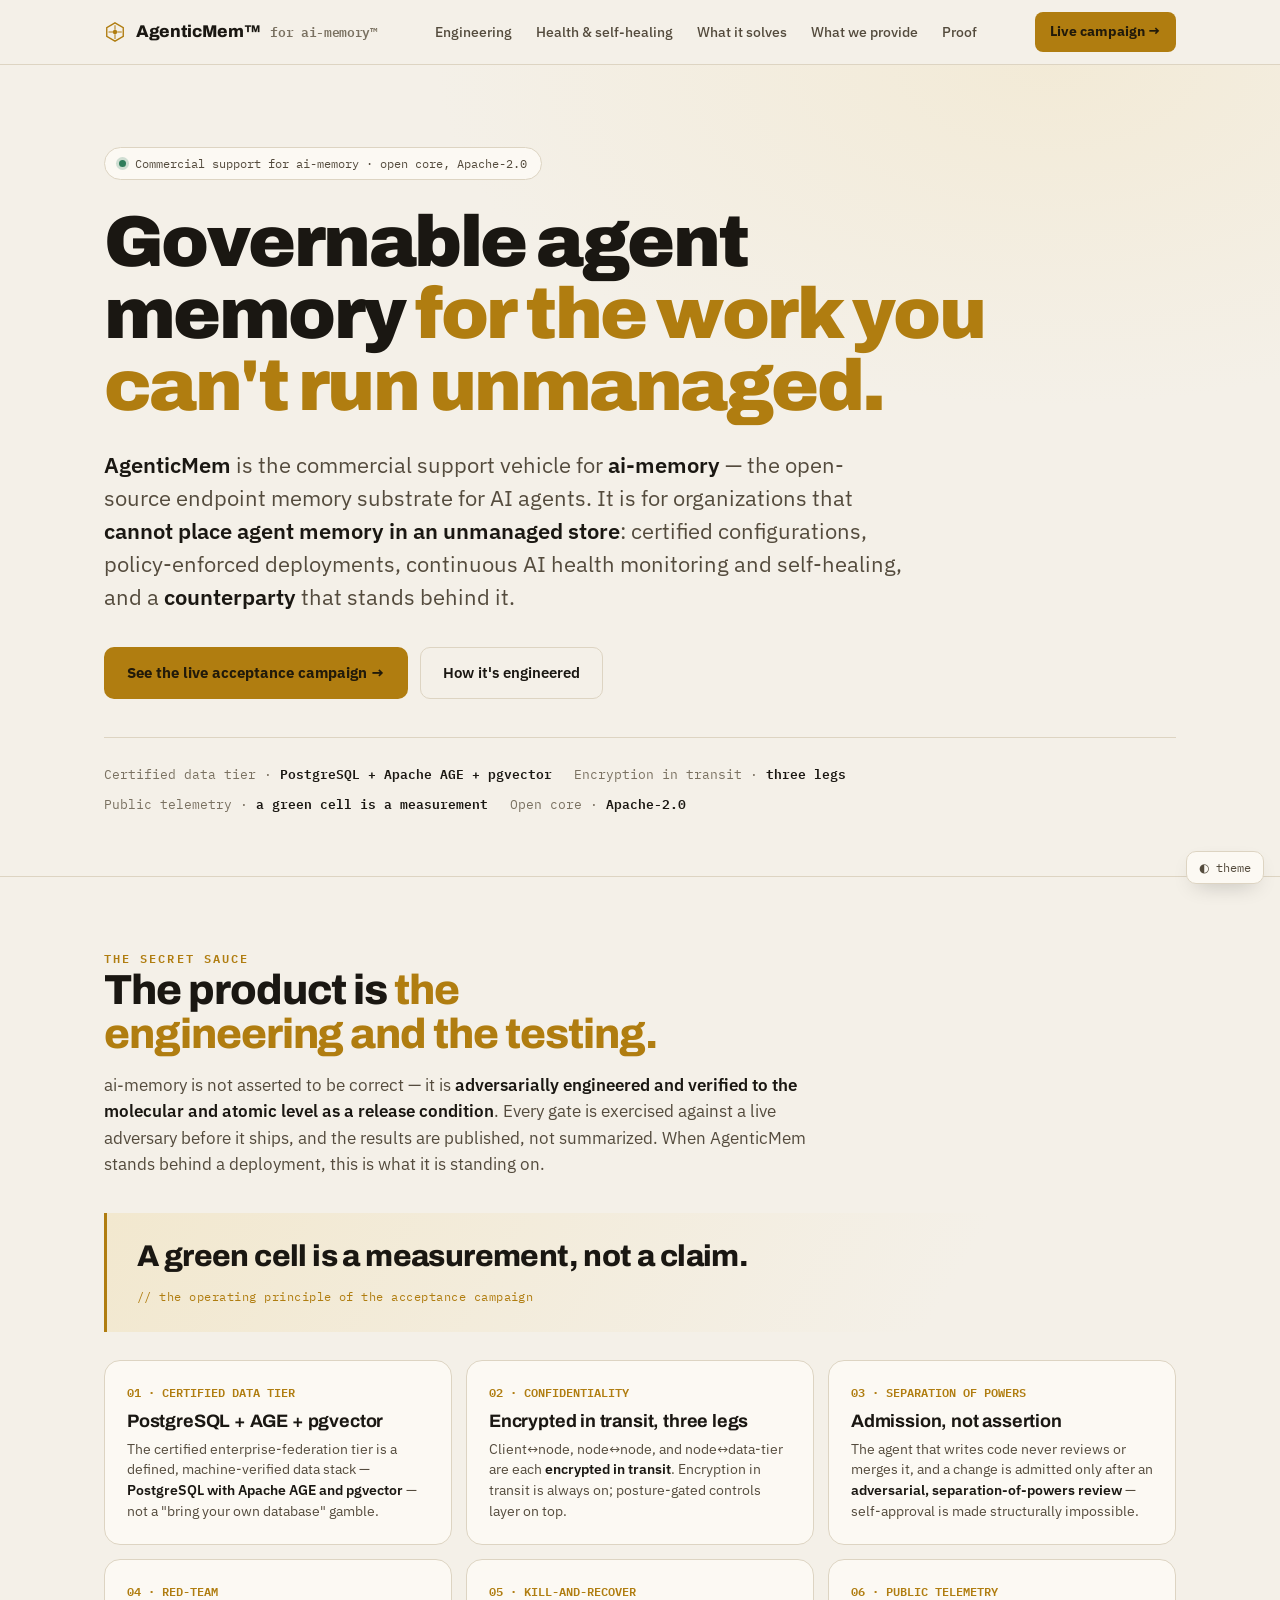
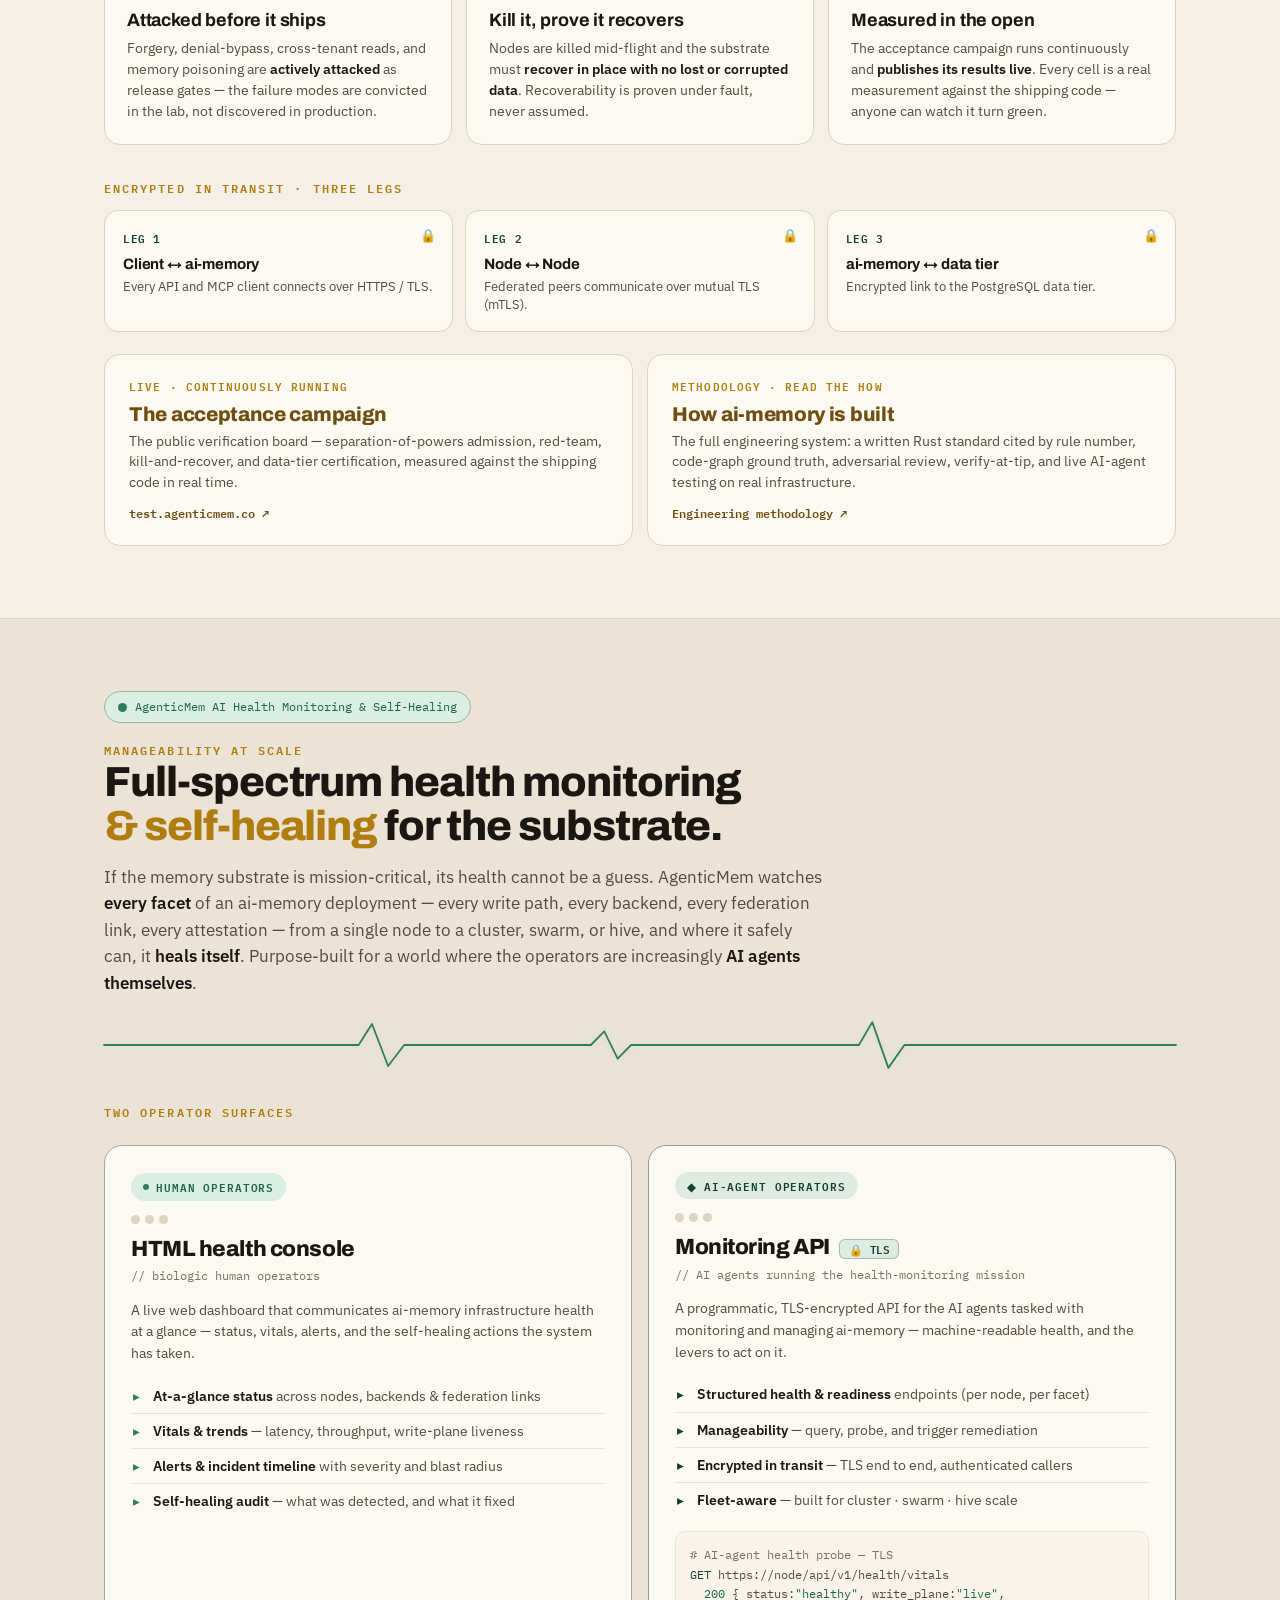
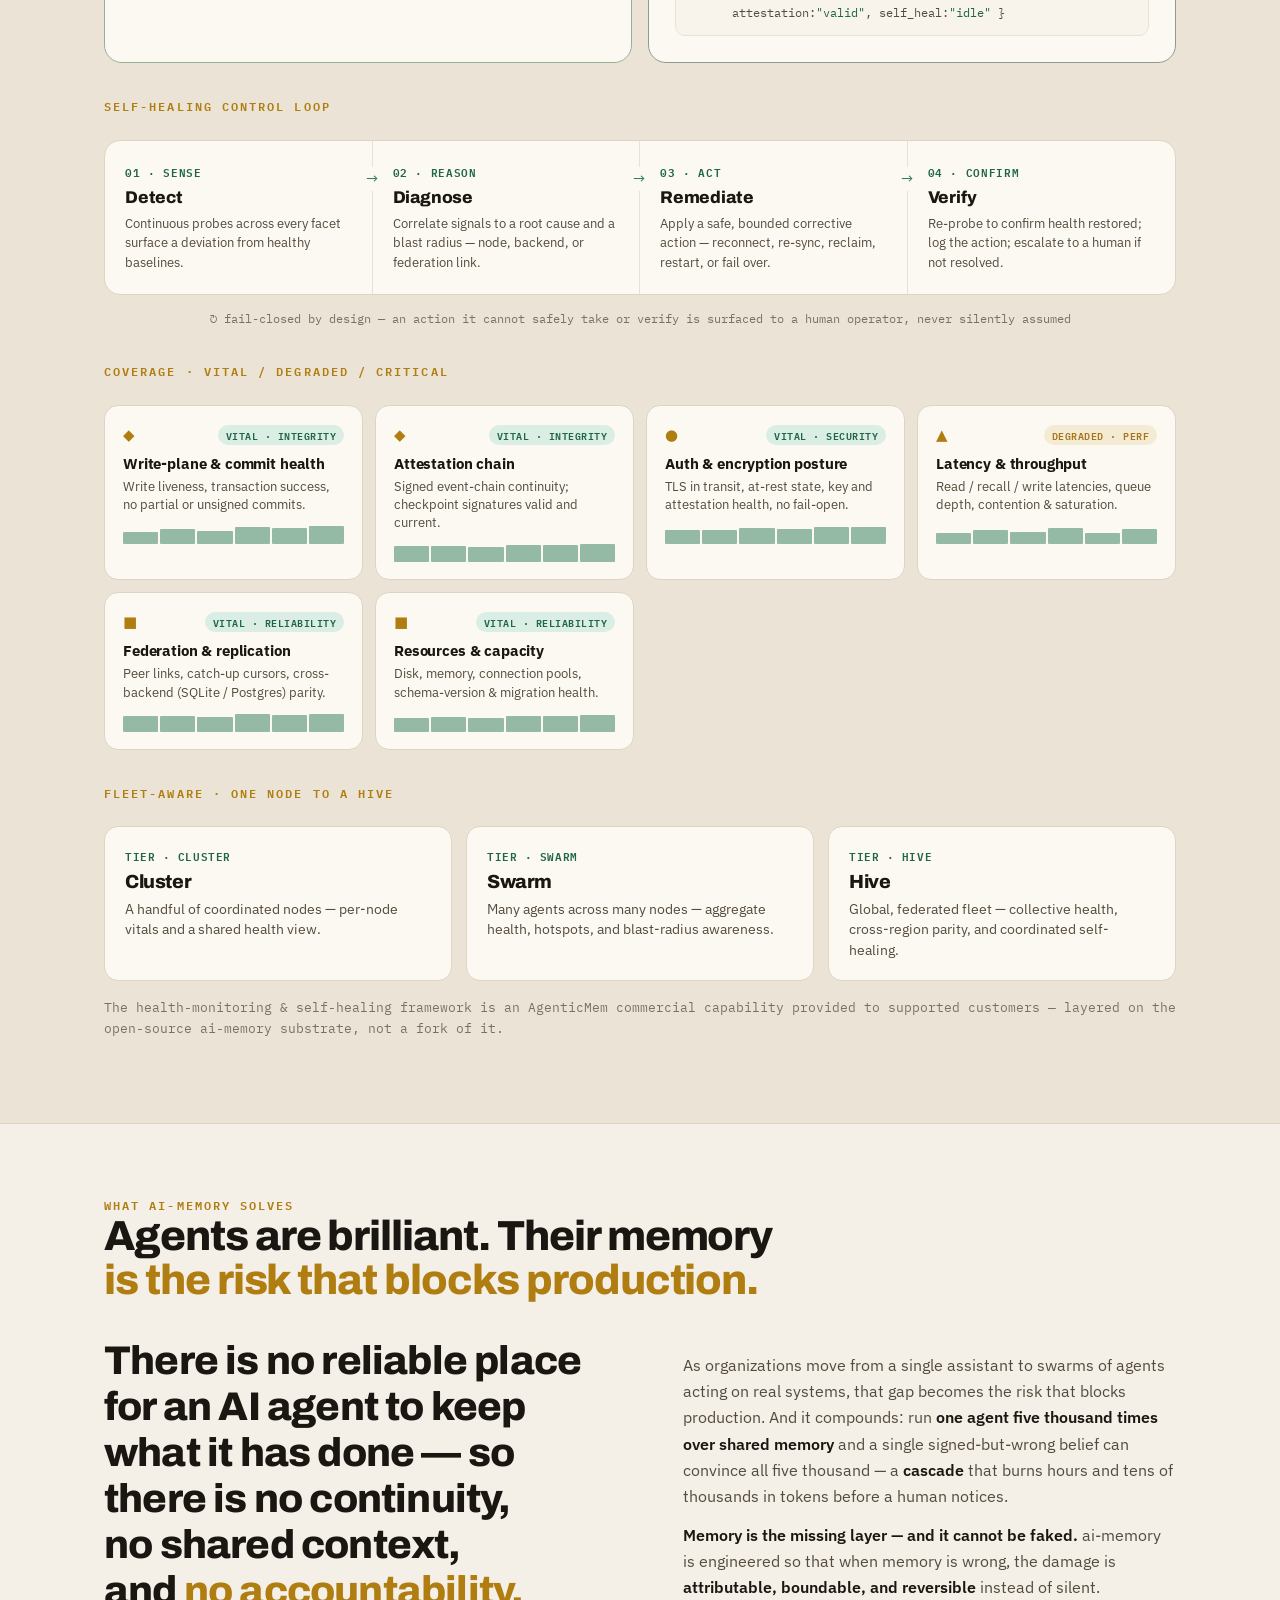
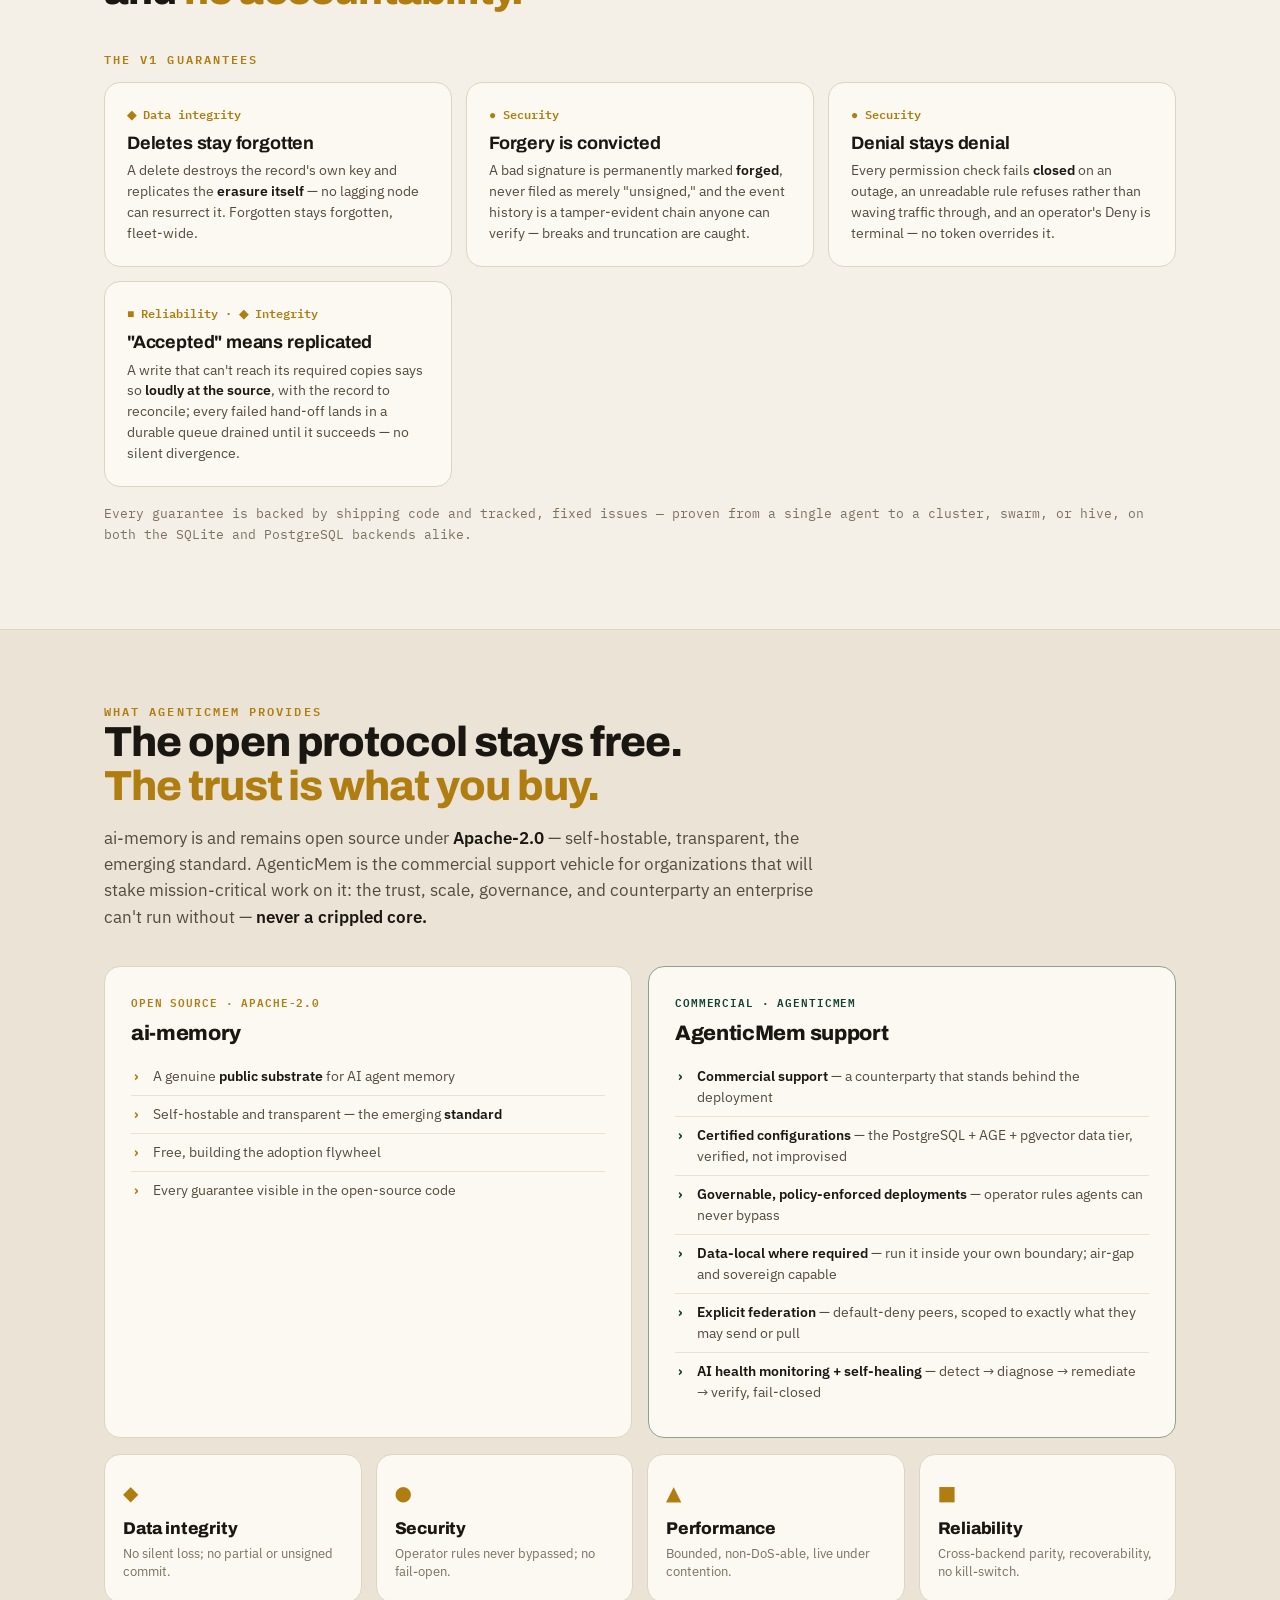
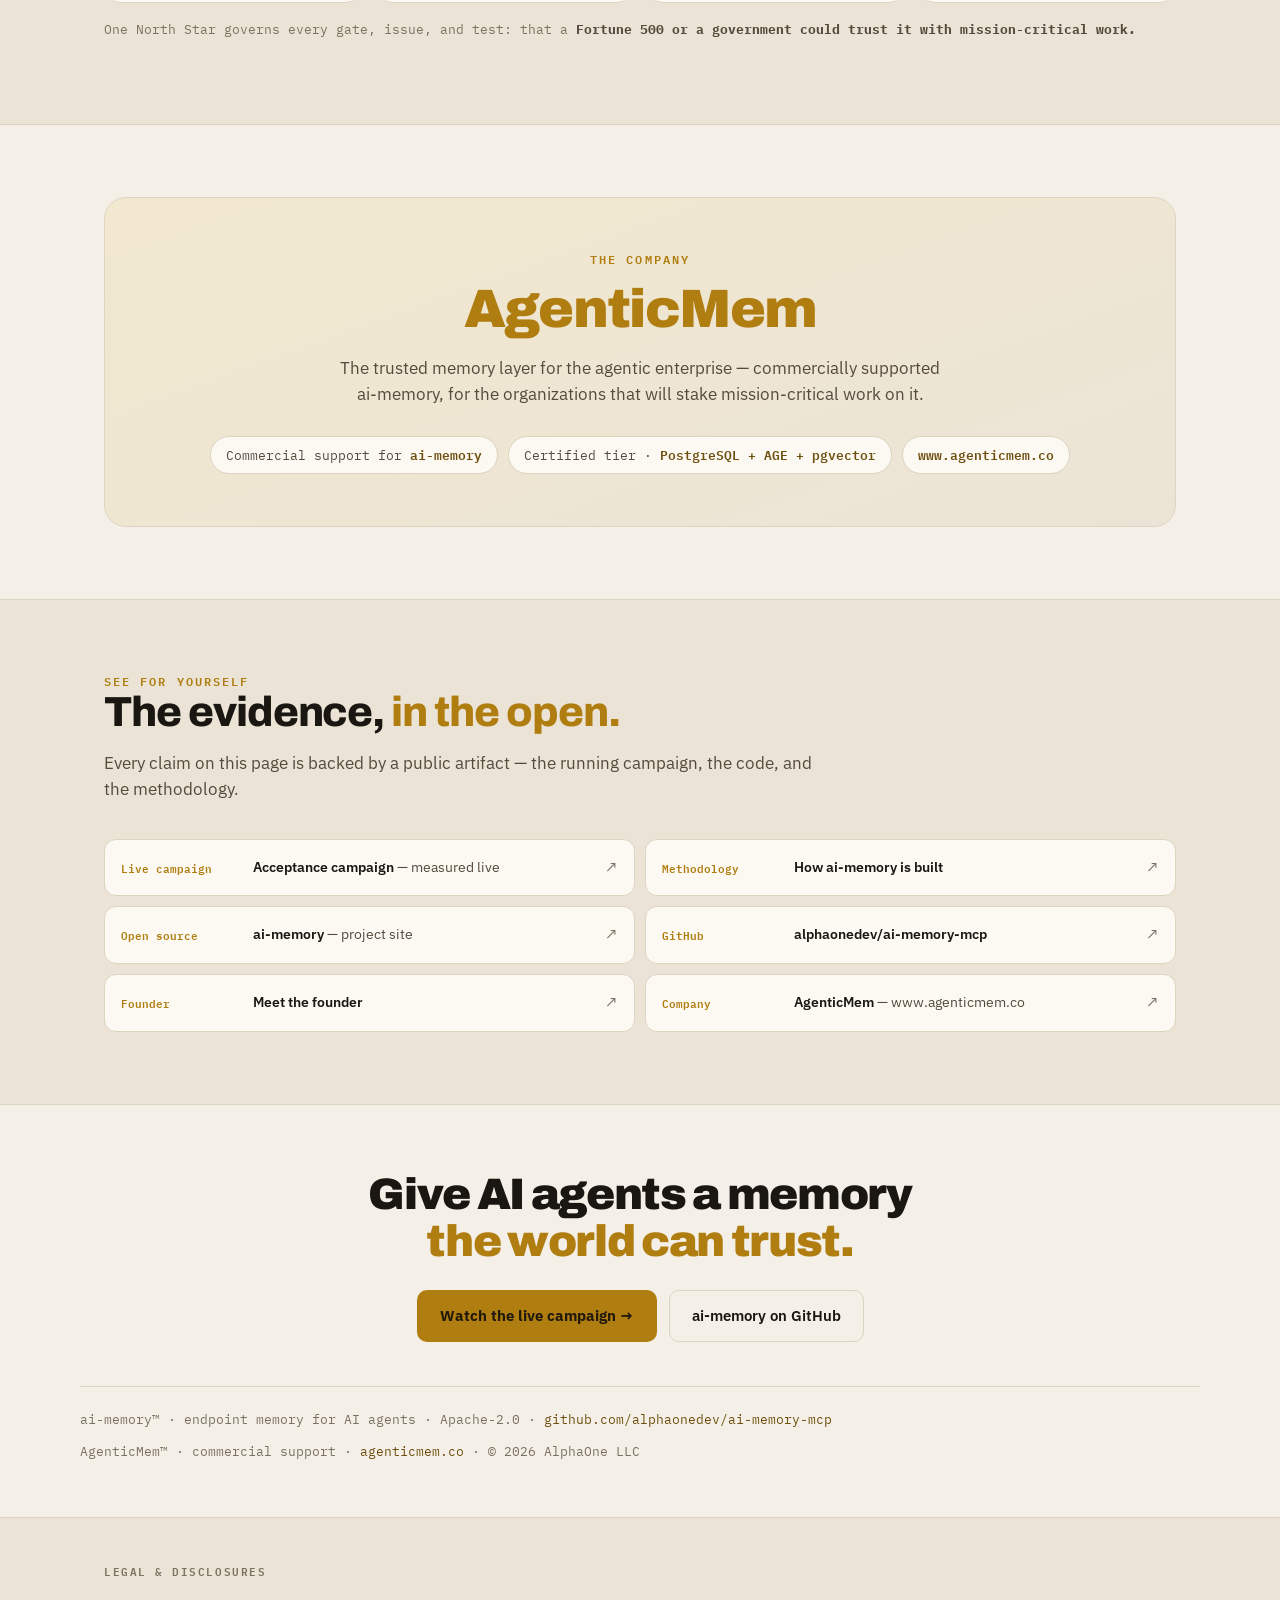
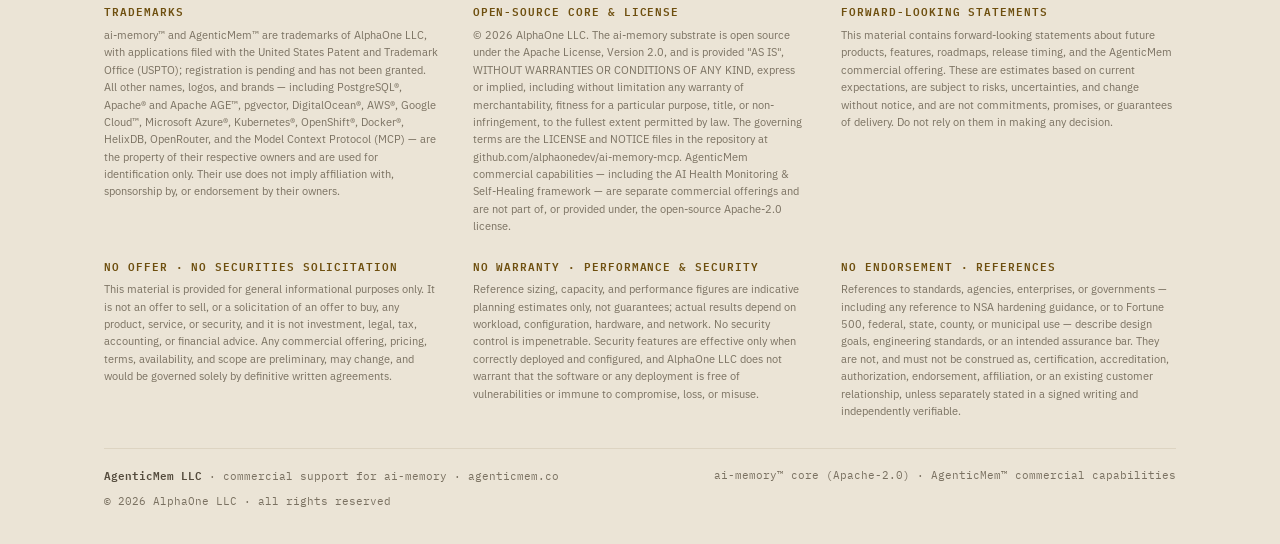
==== commit 036761f2: "site: switch www.agenticmem.co from stealth mode to the full-mode site Replace the stealth-era visio" ====
--- a/index.html
+++ b/index.html
@@ -1,347 +1,569 @@
-<!DOCTYPE html>
+<!doctype html>
 <html lang="en">
 <head>
-<meta charset="UTF-8">
+<meta charset="utf-8">
+<title>AgenticMem — Governable Agent Memory</title>
 <meta name="viewport" content="width=device-width, initial-scale=1">
-<title>AgenticMem</title>
-<meta name="description" content="AgenticMem is the trusted memory layer for the agentic enterprise — the commercially-supported foundation built on the open-source ai-memory substrate.">
-<meta property="og:title" content="AgenticMem">
-<meta property="og:description" content="AI agents are genius amnesiacs. We give them memory.">
-<meta property="og:url" content="https://www.agenticmem.co">
-<meta property="og:type" content="website">
-<meta name="theme-color" content="#f4f0e8">
-<link rel="icon" type="image/svg+xml" href="favicon.svg">
+<meta name="description" content="AgenticMem is the commercial support vehicle for ai-memory — certified, governable, health-monitored agent memory for organizations that cannot run it in an unmanaged store.">
+<meta name="color-scheme" content="light dark">
 <link rel="preconnect" href="https://fonts.googleapis.com">
 <link rel="preconnect" href="https://fonts.gstatic.com" crossorigin>
-<link rel="stylesheet" href="https://fonts.googleapis.com/css2?family=Bricolage+Grotesque:opsz,wght@12..96,500;12..96,600;12..96,700;12..96,800&family=Hanken+Grotesk:wght@400;500;600;700&family=JetBrains+Mono:wght@400;500;600&display=swap">
+<link rel="stylesheet" href="https://fonts.googleapis.com/css2?family=Archivo:wght@500;600;700;800;900&family=IBM+Plex+Sans:wght@400;500;600&family=IBM+Plex+Mono:wght@400;500;600&display=swap">
 <style>
 :root{
-  --bg:#f4f0e8; --panel:#fcf9f3; --panel-2:#ebe4d6; --raise:#f8f4ec;
+  --bg:#f4f0e8; --bg2:#ebe4d6; --panel:#fcf9f3; --raise:#f8f4ec;
   --ink:#1a1712; --ink-soft:#7a7161; --ink-mid:#544b3d; --line:#ddd4c2; --line-soft:#e9e2d4;
-  --accent:#b07d10; --accent-2:#8a6314; --accent-soft:#f2e8cf; --accent-ink:#6e4f0f;
-  --deep:#1c5245; --deep-soft:#dfeae3; --good:#2f7d5b; --hair:rgba(26,23,18,.08);
-  --disp:'Bricolage Grotesque',Georgia,serif; --sans:'Hanken Grotesk',system-ui,sans-serif; --mono:'JetBrains Mono',ui-monospace,monospace;
+  --accent:#b07d10; --accent-deep:#8a6314; --accent-soft:#f2e8cf; --accent-ink:#6e4f0f;
+  --teal:#1c5245; --teal-soft:#dfeae3; --teal-ink:#134034; --gold:#8a6d1a; --on-accent:#211a0a;
+  --good:#2f7d5b;
+  /* health semantic accents — used as accents only; chrome stays amber/parchment */
+  --vital:#2f7d5b; --vital-soft:#dbeee5; --vital-ink:#1f6547;
+  --degraded:#a9741a; --degraded-soft:#f4ebd4;
+  --critical:#c5344c; --critical-soft:#f7dee3;
+  --glow:rgba(47,125,91,.14);
+  --disp:'Archivo',system-ui,sans-serif; --sans:'IBM Plex Sans',system-ui,sans-serif; --mono:'IBM Plex Mono',ui-monospace,monospace;
 }
 @media (prefers-color-scheme:dark){:root:not([data-theme="light"]){
-  --bg:#0c0b08; --panel:#15130e; --panel-2:#1e1b13; --raise:#191610;
+  --bg:#0c0b08; --bg2:#120f0a; --panel:#15130e; --raise:#191610;
   --ink:#f3eee3; --ink-soft:#988f7f; --ink-mid:#bdb2a0; --line:#2a2619; --line-soft:#1f1c13;
-  --accent:#e3ad33; --accent-2:#f2c968; --accent-soft:#241c0c; --accent-ink:#f2c968;
-  --deep:#48897579; --deep:#3d7565; --deep-soft:#12251f; --good:#4cba86; --hair:rgba(243,238,227,.08);
+  --accent:#e3ad33; --accent-deep:#caa02a; --accent-soft:#241c0c; --accent-ink:#f2c968;
+  --teal:#3d7565; --teal-soft:#12251f; --teal-ink:#8fd0bd; --gold:#c9a84e; --on-accent:#1a1207; --good:#4cba86;
+  --vital:#4cba86; --vital-soft:#12251f; --vital-ink:#7ceab9;
+  --degraded:#e3a838; --degraded-soft:#241c0c;
+  --critical:#f0607d; --critical-soft:#2c1017;
+  --glow:rgba(76,186,134,.16);
 }}
 :root[data-theme="dark"]{
-  --bg:#0c0b08; --panel:#15130e; --panel-2:#1e1b13; --raise:#191610;
+  --bg:#0c0b08; --bg2:#120f0a; --panel:#15130e; --raise:#191610;
   --ink:#f3eee3; --ink-soft:#988f7f; --ink-mid:#bdb2a0; --line:#2a2619; --line-soft:#1f1c13;
-  --accent:#e3ad33; --accent-2:#f2c968; --accent-soft:#241c0c; --accent-ink:#f2c968;
-  --deep:#3d7565; --deep-soft:#12251f; --good:#4cba86; --hair:rgba(243,238,227,.08);
+  --accent:#e3ad33; --accent-deep:#caa02a; --accent-soft:#241c0c; --accent-ink:#f2c968;
+  --teal:#3d7565; --teal-soft:#12251f; --teal-ink:#8fd0bd; --gold:#c9a84e; --on-accent:#1a1207; --good:#4cba86;
+  --vital:#4cba86; --vital-soft:#12251f; --vital-ink:#7ceab9;
+  --degraded:#e3a838; --degraded-soft:#241c0c;
+  --critical:#f0607d; --critical-soft:#2c1017;
+  --glow:rgba(76,186,134,.16);
 }
 *{box-sizing:border-box}
-html{scroll-behavior:smooth}
+html{scroll-behavior:smooth;scroll-padding-top:76px}
 body{margin:0;background:var(--bg);color:var(--ink);font-family:var(--sans);line-height:1.6;-webkit-font-smoothing:antialiased;overflow-x:hidden}
 .wrap{max-width:1120px;margin:0 auto;padding:0 24px}
-h1,h2,h3,h4{font-family:var(--disp);margin:0;line-height:1.04;font-weight:700;letter-spacing:-.02em}
 a{color:var(--accent-ink);text-decoration:none}
+a:focus-visible,button:focus-visible,.rlink:focus-visible,.btn:focus-visible{outline:2px solid var(--accent);outline-offset:3px;border-radius:6px}
+h1,h2,h3,h4{font-family:var(--disp);margin:0;line-height:1.08;font-weight:800;letter-spacing:-.025em}
 .mono{font-family:var(--mono)}
-.eyebrow{font-family:var(--mono);font-size:11px;letter-spacing:.24em;text-transform:uppercase;color:var(--accent);font-weight:600}
-
-/* top bar */
-.topbar{display:flex;flex-wrap:wrap;gap:14px;align-items:center;justify-content:space-between;padding:22px 0 0}
-.mark{display:flex;align-items:center;gap:11px}
-.mark .glyph{width:26px;height:26px;flex:none;position:relative}
-.mark .glyph svg{width:100%;height:100%;display:block}
-.mark .wm{font-family:var(--disp);font-weight:800;font-size:20px;letter-spacing:-.02em}
-.mark .wm .b{color:var(--accent)}
-.stealth{display:inline-flex;align-items:center;gap:8px;font-family:var(--mono);font-size:11px;letter-spacing:.1em;text-transform:uppercase;color:var(--ink-soft);border:1px solid var(--line);border-radius:30px;padding:6px 13px;background:var(--panel)}
-.stealth .d{width:6px;height:6px;border-radius:50%;background:var(--accent);box-shadow:0 0 0 3px color-mix(in srgb,var(--accent) 25%,transparent)}
+.eyebrow{font-family:var(--mono);font-size:11.5px;letter-spacing:.18em;text-transform:uppercase;color:var(--accent);font-weight:600}
+
+/* nav */
+.nav{position:sticky;top:0;z-index:50;background:color-mix(in srgb,var(--bg) 86%,transparent);backdrop-filter:blur(12px);border-bottom:1px solid var(--line)}
+.nav-in{display:flex;align-items:center;justify-content:space-between;gap:16px;height:64px;max-width:1120px;margin:0 auto;padding:0 24px}
+.brand{display:flex;align-items:center;gap:10px;font-family:var(--disp);font-weight:800;font-size:17px;letter-spacing:-.02em}
+.brand .mk{width:22px;height:22px;flex:none}
+.brand .am{color:var(--ink-soft);font-weight:600;font-size:12.5px;font-family:var(--mono)}
+.nav-links{display:flex;gap:24px;align-items:center}
+.nav-links a{color:var(--ink-mid);font-size:14px;font-weight:500}
+.nav-links a:hover{color:var(--ink)}
+.nav-cta{font-family:var(--sans);font-size:13.5px;font-weight:700;color:var(--on-accent);background:var(--accent);border:0;border-radius:8px;padding:9px 15px;cursor:pointer}
+.nav-cta:hover{filter:brightness(1.07)}
+@media(max-width:900px){.nav-links{display:none}}
 
 /* hero */
-.hero{padding:66px 0 58px;border-bottom:1px solid var(--line);position:relative}
-.hero::after{content:"";position:absolute;left:0;right:0;bottom:-1px;height:1px;background:linear-gradient(90deg,transparent,var(--accent),transparent);opacity:.5}
-.kick{font-family:var(--mono);font-size:12px;letter-spacing:.18em;text-transform:uppercase;color:var(--accent);font-weight:600;margin-bottom:24px}
-h1.hh{font-size:clamp(40px,7.6vw,90px);font-weight:800;letter-spacing:-.035em;line-height:.96;text-wrap:balance}
-h1.hh .fade{color:var(--ink-soft)}
-h1.hh .amber{color:var(--accent)}
-.hsub{margin:28px 0 0;font-size:clamp(17px,2.2vw,22px);color:var(--ink-mid);max-width:60ch;line-height:1.5;font-weight:400}
-.hsub b{color:var(--ink);font-weight:600}
-.hmeta{display:flex;flex-wrap:wrap;gap:10px;margin-top:34px}
-.chip{font-family:var(--mono);font-size:12px;color:var(--ink-mid);border:1px solid var(--line);background:var(--panel);border-radius:8px;padding:8px 13px}
-.chip b{color:var(--accent);font-weight:600}
+.hero{padding:82px 0 62px;position:relative;overflow:hidden;border-bottom:1px solid var(--line)}
+.hero::before{content:"";position:absolute;inset:0;background:radial-gradient(80% 70% at 82% 0,var(--accent-soft),transparent 60%);opacity:.7;pointer-events:none}
+.hero-in{position:relative}
+.pill-top{display:inline-flex;align-items:center;gap:9px;font-family:var(--mono);font-size:12px;color:var(--ink-mid);border:1px solid var(--line);background:var(--panel);border-radius:30px;padding:6px 14px;margin-bottom:26px}
+.pill-top .d{width:7px;height:7px;border-radius:50%;background:var(--good);box-shadow:0 0 0 3px color-mix(in srgb,var(--good) 22%,transparent)}
+h1.hero-h{font-size:clamp(37px,6.4vw,72px);font-weight:900;letter-spacing:-.035em;line-height:1;text-wrap:balance}
+h1.hero-h .a{color:var(--accent)}
+.hero-sub{font-size:clamp(17px,2.2vw,22px);color:var(--ink-mid);max-width:62ch;margin:26px 0 0;line-height:1.5}
+.hero-sub b{color:var(--ink);font-weight:600}
+.hero-cta{display:flex;flex-wrap:wrap;gap:12px;margin-top:34px}
+.btn{font-family:var(--sans);font-size:15px;font-weight:600;border-radius:10px;padding:13px 22px;cursor:pointer;border:1px solid transparent;transition:.15s;display:inline-block}
+.btn.primary{background:var(--accent);color:var(--on-accent);font-weight:700}
+.btn.primary:hover{filter:brightness(1.07)}
+.btn.ghost{background:transparent;color:var(--ink);border-color:var(--line)}
+.btn.ghost:hover{border-color:var(--accent);color:var(--accent-ink)}
+.proof{display:flex;flex-wrap:wrap;gap:10px 22px;margin-top:38px;padding-top:26px;border-top:1px solid var(--line)}
+.proof span{font-family:var(--mono);font-size:12.5px;color:var(--ink-soft)}
+.proof span b{color:var(--ink);font-weight:600}
 
 /* sections */
-section{padding:62px 0;border-bottom:1px solid var(--line)}
-.lead{max-width:74ch}
-.sec-eyebrow{font-family:var(--mono);font-size:11px;letter-spacing:.2em;text-transform:uppercase;color:var(--accent);font-weight:600;margin-bottom:14px}
-h2.st{font-size:clamp(28px,4.2vw,46px);font-weight:700;letter-spacing:-.025em;text-wrap:balance;line-height:1.02}
-.sk{font-size:16.5px;color:var(--ink-mid);margin-top:16px;max-width:66ch;line-height:1.6}
-.sk b{color:var(--ink);font-weight:600}
-
-/* thesis big statement */
-.thesis{font-family:var(--disp);font-weight:600;font-size:clamp(22px,3.6vw,38px);line-height:1.24;letter-spacing:-.02em;text-wrap:balance;max-width:24ch}
-.thesis .em{color:var(--accent)}
-.thesiswrap{display:grid;grid-template-columns:1.1fr 1fr;gap:40px;align-items:center}
-@media(max-width:800px){.thesiswrap{grid-template-columns:1fr;gap:22px}}
-.thesiswrap .aside{font-size:15px;color:var(--ink-mid);line-height:1.7}
-.thesiswrap .aside b{color:var(--ink);font-weight:600}
-.thesiswrap .aside p{margin:0 0 14px}
-
-/* open core split */
-.split{display:grid;grid-template-columns:1fr 1fr;gap:16px;margin-top:10px}
-@media(max-width:760px){.split{grid-template-columns:1fr}}
-.oc{border:1px solid var(--line);border-radius:18px;padding:26px 26px;background:var(--panel);position:relative;overflow:hidden}
-.oc.free{border-color:color-mix(in srgb,var(--deep) 40%,var(--line))}
-.oc.comm{border-color:color-mix(in srgb,var(--accent) 45%,var(--line));background:linear-gradient(160deg,var(--accent-soft),var(--panel) 60%)}
-.oc .tag{font-family:var(--mono);font-size:11px;letter-spacing:.08em;text-transform:uppercase;font-weight:600;padding:4px 10px;border-radius:20px;display:inline-block;margin-bottom:14px}
-.oc.free .tag{color:var(--deep);background:var(--deep-soft)}
-.oc.comm .tag{color:var(--accent-ink);background:var(--accent-soft);border:1px solid color-mix(in srgb,var(--accent) 35%,transparent)}
-.oc h3{font-size:24px;font-weight:800;letter-spacing:-.02em}
-.oc h3 .u{color:var(--ink-soft);font-weight:500;font-size:14px;font-family:var(--mono);display:block;margin-top:4px;letter-spacing:0}
-.oc p.d{font-size:14.5px;color:var(--ink-mid);margin:12px 0 16px;line-height:1.55}
-.oc ul{margin:0;padding:0;list-style:none}
-.oc li{font-size:13.5px;color:var(--ink-mid);padding:7px 0 7px 24px;position:relative;border-top:1px solid var(--line-soft);line-height:1.5}
-.oc li:first-child{border-top:none}
-.oc li b{color:var(--ink);font-weight:600}
-.oc.free li::before{content:"◇";position:absolute;left:2px;color:var(--deep)}
-.oc.comm li::before{content:"◆";position:absolute;left:2px;color:var(--accent)}
-
-/* offerings */
-.offers{display:grid;grid-template-columns:repeat(auto-fill,minmax(250px,1fr));gap:14px;margin-top:8px}
-.offer{border:1px solid var(--line);border-radius:16px;padding:22px 22px;background:var(--panel);transition:.25s}
-.offer:hover{border-color:var(--accent);transform:translateY(-2px)}
-.offer .no{font-family:var(--mono);font-size:12px;color:var(--accent);font-weight:600}
-.offer h4{font-size:18px;font-weight:700;margin:9px 0 8px;letter-spacing:-.01em}
-.offer p{margin:0;font-size:13.5px;color:var(--ink-mid);line-height:1.55}
-.offer b{color:var(--ink);font-weight:600}
-
-/* moat */
-.moat{display:grid;grid-template-columns:repeat(auto-fit,minmax(230px,1fr));gap:14px;margin-top:8px}
-.mcell{border:1px solid var(--line);border-radius:14px;padding:20px;background:var(--panel)}
-.mcell .mi{font-size:17px;color:var(--accent)}
-.mcell h4{font-size:16px;font-weight:700;margin:8px 0 6px;letter-spacing:-.01em}
-.mcell p{margin:0;font-size:13px;color:var(--ink-mid);line-height:1.5}
-
-/* roadmap */
-.road{margin-top:12px;position:relative}
-.phase{display:grid;grid-template-columns:150px 1fr;gap:36px;padding:22px 0;border-top:1px solid var(--line-soft);position:relative}
-.phase:first-child{border-top:none}
-.phase .when{font-family:var(--mono);font-size:12.5px;font-weight:600;color:var(--accent);padding-top:5px;position:relative}
-.phase .when .lab{display:block;font-size:10.5px;color:var(--ink-soft);letter-spacing:.08em;text-transform:uppercase;margin-bottom:3px;font-weight:500}
-.phase .when::after{content:"";position:absolute;right:-24px;top:8px;width:12px;height:12px;border-radius:50%;background:var(--panel);border:2px solid var(--accent);z-index:2;box-sizing:border-box}
-.phase.hot .when::after{background:var(--accent);box-shadow:0 0 0 5px var(--accent-soft)}
-.road::before{content:"";position:absolute;left:167px;top:26px;bottom:26px;width:2px;background:linear-gradient(var(--accent),var(--deep));opacity:.35}
-.phase .body h4{font-size:19px;font-weight:700;letter-spacing:-.015em;margin-bottom:5px}
-.phase .body p{margin:0;font-size:14px;color:var(--ink-mid);line-height:1.55}
-.phase.hot .body h4{color:var(--accent-ink)}
-.phase .body .badge{display:inline-block;font-family:var(--mono);font-size:10.5px;font-weight:600;color:var(--accent-ink);background:var(--accent-soft);border:1px solid color-mix(in srgb,var(--accent) 35%,transparent);border-radius:6px;padding:2px 8px;margin-top:9px;letter-spacing:.03em}
-
-/* mission close */
-.mission{padding:84px 0 90px;text-align:center;border-bottom:none}
-.mission h2{font-family:var(--disp);font-size:clamp(30px,5.4vw,58px);font-weight:800;letter-spacing:-.03em;text-wrap:balance;max-width:20ch;margin:0 auto 20px;line-height:1.02}
-.mission h2 .amber{color:var(--accent)}
-.mission p{max-width:58ch;margin:0 auto;color:var(--ink-mid);font-size:16.5px}
-.pillrow{display:flex;flex-wrap:wrap;justify-content:center;gap:10px;margin-top:34px}
-.pillrow span{font-family:var(--mono);font-size:12px;color:var(--ink-mid);border:1px solid var(--line);border-radius:30px;padding:7px 15px;background:var(--panel)}
-.pillrow span b{color:var(--accent);font-weight:600}
-
-.foot{padding:28px 0 64px;display:flex;flex-wrap:wrap;gap:12px;justify-content:space-between;align-items:center;color:var(--ink-soft);font-size:12px;font-family:var(--mono);letter-spacing:.03em}
-.foot .u{color:var(--accent)}
-.themetog{position:fixed;right:16px;bottom:16px;font-family:var(--mono);font-size:12px;background:var(--panel);border:1px solid var(--line);color:var(--ink-mid);padding:8px 12px;border-radius:10px;cursor:pointer;z-index:30;box-shadow:0 8px 22px -10px rgba(0,0,0,.35)}
-.reveal{opacity:0;transform:translateY(14px);transition:opacity .6s cubic-bezier(.2,.7,.2,1),transform .6s cubic-bezier(.2,.7,.2,1)}
+section{padding:72px 0;border-bottom:1px solid var(--line)}
+section.alt{background:var(--bg2)}
+.sec-h{max-width:72ch;margin-bottom:36px}
+.sec-h h2{font-size:clamp(27px,3.8vw,42px);font-weight:800;letter-spacing:-.025em;text-wrap:balance;line-height:1.05}
+.sec-h h2 .a{color:var(--accent)}
+.sec-h p{font-size:16.5px;color:var(--ink-mid);margin-top:16px;line-height:1.6}
+.sec-h p b{color:var(--ink);font-weight:600}
+
+/* pull quote */
+.pull{margin:30px 0 6px;padding:26px 30px;border-left:3px solid var(--accent);background:linear-gradient(120deg,var(--accent-soft),transparent 78%);border-radius:0 14px 14px 0}
+.pull p{margin:0;font-family:var(--disp);font-weight:800;font-size:clamp(21px,3vw,30px);letter-spacing:-.02em;line-height:1.18;color:var(--ink);text-wrap:balance}
+.pull .who{font-family:var(--mono);font-size:12px;color:var(--accent);margin-top:12px;letter-spacing:.04em}
+
+/* feature grid */
+.grid{display:grid;grid-template-columns:repeat(auto-fill,minmax(280px,1fr));gap:14px}
+.feat{background:var(--panel);border:1px solid var(--line);border-radius:16px;padding:22px;transition:.2s}
+.feat:hover{border-color:var(--accent);box-shadow:0 12px 30px -18px var(--accent)}
+.feat .fn{font-family:var(--mono);font-size:12px;color:var(--accent);font-weight:600}
+.feat h3{font-size:18px;font-weight:700;margin:10px 0 7px;letter-spacing:-.01em}
+.feat p{margin:0;font-size:13.5px;color:var(--ink-mid);line-height:1.55}
+.feat p b{color:var(--ink);font-weight:600}
+
+/* two columns */
+.two{display:grid;grid-template-columns:1fr 1fr;gap:16px}
+@media(max-width:760px){.two{grid-template-columns:1fr}}
+.col{background:var(--panel);border:1px solid var(--line);border-radius:16px;padding:26px}
+.col.tealed{border-color:color-mix(in srgb,var(--teal) 40%,var(--line))}
+.col .lbl{font-family:var(--mono);font-size:11px;letter-spacing:.08em;text-transform:uppercase;font-weight:600;color:var(--accent);margin-bottom:11px}
+.col.tealed .lbl{color:var(--teal-ink)}
+.col h3{font-size:21px;font-weight:800;letter-spacing:-.015em}
+.col ul{margin:14px 0 0;padding:0;list-style:none}
+.col li{font-size:14px;color:var(--ink-mid);padding:8px 0 8px 22px;position:relative;border-top:1px solid var(--line-soft);line-height:1.5}
+.col li:first-child{border-top:none}
+.col li::before{content:"\203A";position:absolute;left:3px;color:var(--accent);font-weight:700}
+.col.tealed li::before{color:var(--teal-ink)}
+.col li b{color:var(--ink);font-weight:600}
+
+/* problem callout */
+.problem{display:grid;grid-template-columns:1.1fr 1fr;gap:36px;align-items:center}
+@media(max-width:820px){.problem{grid-template-columns:1fr;gap:22px}}
+.problem .big{font-family:var(--disp);font-weight:800;font-size:clamp(24px,3.6vw,40px);letter-spacing:-.02em;line-height:1.15;text-wrap:balance}
+.problem .big .a{color:var(--accent)}
+.problem .aside{font-size:15.5px;color:var(--ink-mid);line-height:1.7}
+.problem .aside b{color:var(--ink);font-weight:600}
+.problem .aside p{margin:0 0 12px}
+.problem .aside p:last-child{margin:0}
+
+/* three legs (encryption) */
+.legs{display:grid;grid-template-columns:repeat(3,1fr);gap:12px;margin-bottom:6px}
+@media(max-width:720px){.legs{grid-template-columns:1fr}}
+.leg{background:var(--panel);border:1px solid var(--line);border-radius:14px;padding:18px;position:relative}
+.leg .ln{font-family:var(--mono);font-size:11px;color:var(--teal-ink);font-weight:600;letter-spacing:.05em}
+.leg h4{font-size:15px;font-weight:700;margin:9px 0 5px;letter-spacing:-.01em}
+.leg p{margin:0;font-size:12.5px;color:var(--ink-mid);line-height:1.45}
+.leg .lock{position:absolute;top:15px;right:16px;font-size:13px}
+
+/* dual CTA cards (evidence) */
+.evi{display:grid;grid-template-columns:1fr 1fr;gap:14px;margin-top:22px}
+@media(max-width:720px){.evi{grid-template-columns:1fr}}
+.evi a{display:block;background:var(--panel);border:1px solid var(--line);border-radius:16px;padding:22px 24px;transition:.18s}
+.evi a:hover{border-color:var(--accent);background:var(--raise);transform:translateY(-2px)}
+.evi .lb{font-family:var(--mono);font-size:11px;letter-spacing:.1em;text-transform:uppercase;color:var(--accent);font-weight:600}
+.evi h4{font-size:20px;font-weight:800;margin:9px 0 6px;letter-spacing:-.015em}
+.evi p{margin:0;font-size:13.5px;color:var(--ink-mid);line-height:1.5}
+.evi .go{margin-top:12px;font-family:var(--mono);font-size:12px;color:var(--accent-ink);font-weight:600}
+
+/* pillars */
+.pillars{display:grid;grid-template-columns:repeat(4,1fr);gap:14px}
+@media(max-width:720px){.pillars{grid-template-columns:1fr 1fr}}
+.pil{border:1px solid var(--line);border-radius:16px;padding:22px 18px;background:var(--panel)}
+.pil .g{font-size:20px;color:var(--accent)}
+.pil h4{font-size:17px;font-weight:800;margin:11px 0 5px;letter-spacing:-.01em}
+.pil p{margin:0;font-size:12.5px;color:var(--ink-soft);line-height:1.45}
+
+/* ===== HEALTH MONITORING (re-themed amber; health colors as accents) ===== */
+.heart{width:9px;height:9px;border-radius:50%;background:var(--vital);box-shadow:0 0 0 0 var(--vital);animation:pulse 1.9s ease-out infinite;display:inline-block;flex:none}
+@keyframes pulse{0%{box-shadow:0 0 0 0 color-mix(in srgb,var(--vital) 55%,transparent)}70%{box-shadow:0 0 0 9px transparent}100%{box-shadow:0 0 0 0 transparent}}
+.ekg{width:100%;height:64px;margin:10px 0 26px;display:block;overflow:visible}
+.ekg path{fill:none;stroke:var(--vital);stroke-width:2;stroke-linecap:round;stroke-linejoin:round;filter:drop-shadow(0 0 6px var(--glow))}
+.ekg .trace{stroke-dasharray:1400;stroke-dashoffset:1400;animation:draw 3.2s cubic-bezier(.4,0,.2,1) forwards}
+@keyframes draw{to{stroke-dashoffset:0}}
+.hbadge{display:inline-flex;align-items:center;gap:8px;font-family:var(--mono);font-size:11.5px;color:var(--vital-ink);border:1px solid color-mix(in srgb,var(--vital) 38%,var(--line));background:var(--vital-soft);border-radius:30px;padding:6px 13px;margin-bottom:18px}
+.split{display:grid;grid-template-columns:1fr 1fr;gap:16px;margin-top:24px}
+@media(max-width:780px){.split{grid-template-columns:1fr}}
+.iface{border:1px solid var(--line);border-radius:18px;padding:26px;background:var(--panel);position:relative;overflow:hidden}
+.iface.human{border-color:color-mix(in srgb,var(--vital) 40%,var(--line))}
+.iface.agent{border-color:color-mix(in srgb,var(--teal) 42%,var(--line))}
+.iface .badge{font-family:var(--mono);font-size:11px;letter-spacing:.08em;text-transform:uppercase;font-weight:600;padding:5px 12px;border-radius:20px;display:inline-flex;align-items:center;gap:7px;margin-bottom:14px}
+.iface.human .badge{color:var(--vital-ink);background:var(--vital-soft)}
+.iface.agent .badge{color:var(--teal-ink);background:var(--teal-soft)}
+.iface h3{font-size:22px;font-weight:800;letter-spacing:-.02em}
+.iface .who{font-family:var(--mono);font-size:12px;color:var(--ink-soft);margin:5px 0 14px}
+.iface p{font-size:14px;color:var(--ink-mid);margin:0 0 14px;line-height:1.55}
+.iface ul{margin:0;padding:0;list-style:none}
+.iface li{font-size:13.5px;color:var(--ink-mid);padding:7px 0 7px 22px;position:relative;border-top:1px solid var(--line-soft);line-height:1.5}
+.iface li:first-child{border-top:none}
+.iface li b{color:var(--ink);font-weight:600}
+.iface.human li::before{content:"\25B8";position:absolute;left:2px;color:var(--vital)}
+.iface.agent li::before{content:"\25B8";position:absolute;left:2px;color:var(--teal-ink)}
+.mockbar{display:flex;gap:5px;margin-bottom:14px}
+.mockbar span{width:9px;height:9px;border-radius:50%;background:var(--line)}
+.tlspill{display:inline-flex;align-items:center;gap:6px;font-family:var(--mono);font-size:11px;font-weight:600;color:var(--teal-ink);background:var(--teal-soft);border:1px solid color-mix(in srgb,var(--teal) 30%,transparent);border-radius:6px;padding:3px 9px;margin-left:6px}
+.codeblk{font-family:var(--mono);font-size:12px;background:var(--raise);border:1px solid var(--line-soft);border-radius:10px;padding:13px 14px;margin-top:14px;color:var(--ink-mid);overflow-x:auto;line-height:1.6}
+.codeblk .k{color:var(--teal-ink)} .codeblk .s{color:var(--vital-ink)} .codeblk .c{color:var(--ink-soft)}
+.loop{display:grid;grid-template-columns:repeat(4,1fr);gap:0;margin-top:24px;border:1px solid var(--line);border-radius:16px;overflow:hidden;background:var(--panel)}
+@media(max-width:820px){.loop{grid-template-columns:1fr 1fr}}
+@media(max-width:480px){.loop{grid-template-columns:1fr}}
+.lstep{padding:22px 20px;border-right:1px solid var(--line-soft);position:relative}
+.lstep:last-child{border-right:none}
+.lstep .ln{font-family:var(--mono);font-size:11px;color:var(--vital-ink);font-weight:600;letter-spacing:.06em}
+.lstep h4{font-size:17px;font-weight:800;margin:9px 0 6px;letter-spacing:-.01em}
+.lstep p{margin:0;font-size:13px;color:var(--ink-mid);line-height:1.5}
+.lstep .arr{position:absolute;right:-8px;top:26px;color:var(--vital);font-size:15px;background:var(--panel);z-index:2;width:16px;text-align:center}
+@media(max-width:820px){.lstep .arr{display:none}}
+.loopnote{margin-top:14px;font-family:var(--mono);font-size:12px;color:var(--ink-soft);text-align:center;line-height:1.6}
+.vitals{display:grid;grid-template-columns:repeat(auto-fill,minmax(240px,1fr));gap:12px;margin-top:24px}
+.vital{border:1px solid var(--line);border-radius:14px;padding:17px 18px;background:var(--panel);position:relative}
+.vital .top{display:flex;align-items:center;justify-content:space-between;margin-bottom:9px}
+.vital .pill{font-family:var(--mono);font-size:10px;font-weight:600;letter-spacing:.05em;padding:2px 8px;border-radius:20px;text-transform:uppercase}
+.pill.ok{color:var(--vital-ink);background:var(--vital-soft)}
+.pill.watch{color:var(--degraded);background:var(--degraded-soft)}
+.vital .gl{font-size:15px;color:var(--accent)}
+.vital h4{font-size:15px;font-weight:700;font-family:var(--sans);letter-spacing:-.01em;margin-bottom:5px}
+.vital p{margin:0;font-size:12.5px;color:var(--ink-mid);line-height:1.45}
+.vital .spark{display:flex;align-items:flex-end;gap:2px;height:20px;margin-top:11px}
+.vital .spark i{flex:1;background:var(--vital);opacity:.5;border-radius:1px}
+.scale{display:grid;grid-template-columns:repeat(3,1fr);gap:14px;margin-top:24px}
+@media(max-width:700px){.scale{grid-template-columns:1fr}}
+.tier{border:1px solid var(--line);border-radius:14px;padding:20px;background:var(--panel)}
+.tier .t{font-family:var(--mono);font-size:11px;color:var(--vital-ink);font-weight:600;letter-spacing:.05em}
+.tier h4{font-size:19px;font-weight:800;margin:7px 0 7px;letter-spacing:-.02em}
+.tier p{margin:0;font-size:13.5px;color:var(--ink-mid);line-height:1.5}
+
+/* company band */
+.company{text-align:center;background:linear-gradient(160deg,var(--accent-soft),var(--bg2));border-radius:22px;padding:52px 28px;border:1px solid var(--line)}
+.company h2{font-size:clamp(32px,5.4vw,54px);font-weight:900;letter-spacing:-.03em}
+.company h2 .a{color:var(--accent)}
+.company p{max-width:60ch;margin:16px auto 0;color:var(--ink-mid);font-size:16.5px}
+.company .row{display:flex;flex-wrap:wrap;justify-content:center;gap:10px;margin-top:28px}
+.company .row span{font-family:var(--mono);font-size:12.5px;color:var(--ink-mid);border:1px solid var(--line);background:var(--panel);border-radius:30px;padding:8px 15px}
+.company .row span b{color:var(--accent-ink);font-weight:600}
+
+/* resources */
+.res{display:grid;grid-template-columns:1fr 1fr;gap:10px}
+@media(max-width:720px){.res{grid-template-columns:1fr}}
+.rlink{display:flex;align-items:center;gap:14px;padding:15px 16px;border:1px solid var(--line);border-radius:12px;background:var(--panel);transition:.18s}
+.rlink:hover{border-color:var(--accent);background:var(--raise);transform:translateY(-1px)}
+.rlink .rl{font-family:var(--mono);font-size:11px;color:var(--accent);font-weight:600;width:118px;flex:none}
+.rlink .rt{font-size:13.5px;color:var(--ink-mid);overflow:hidden;text-overflow:ellipsis;white-space:nowrap}
+.rlink .rt b{color:var(--ink);font-weight:600}
+.rlink .arw{margin-left:auto;color:var(--ink-soft)}
+
+/* footer cta */
+.foot{padding:66px 0 44px;text-align:center}
+.foot h2{font-size:clamp(26px,4.4vw,44px);font-weight:900;letter-spacing:-.03em;text-wrap:balance;max-width:22ch;margin:0 auto 24px}
+.foot h2 .a{color:var(--accent)}
+.foot .fcta{display:flex;flex-wrap:wrap;gap:12px;justify-content:center}
+.footbar{padding:22px 0 56px;border-top:1px solid var(--line);display:flex;flex-wrap:wrap;gap:12px;justify-content:space-between;color:var(--ink-soft);font-size:12.5px;font-family:var(--mono)}
+.footbar a{color:var(--accent-ink)}
+
+/* legal */
+.legal{background:var(--bg2);border-top:1px solid var(--line);padding:44px 0 34px}
+.legal .lh{font-family:var(--mono);font-size:11px;letter-spacing:.14em;text-transform:uppercase;color:var(--ink-soft);font-weight:600;margin-bottom:24px}
+.legal-grid{display:grid;grid-template-columns:repeat(3,1fr);gap:22px 34px}
+@media(max-width:820px){.legal-grid{grid-template-columns:1fr 1fr}}
+@media(max-width:560px){.legal-grid{grid-template-columns:1fr}}
+.legal-col h5{font-family:var(--mono);font-size:10.5px;letter-spacing:.09em;text-transform:uppercase;color:var(--accent-ink);font-weight:600;margin:0 0 7px}
+.legal-col p{margin:0;font-size:11px;color:var(--ink-soft);line-height:1.58}
+.legal-foot{display:flex;flex-wrap:wrap;gap:8px 18px;justify-content:space-between;margin-top:28px;padding-top:18px;border-top:1px solid var(--line);font-family:var(--mono);font-size:10.5px;color:var(--ink-soft)}
+.legal-foot b{color:var(--ink-mid);font-weight:600}
+
+.note{font-size:12.5px;color:var(--ink-soft);margin-top:16px;font-family:var(--mono);line-height:1.65}
+.note b{color:var(--ink-mid)}
+.note a{color:var(--accent-ink)}
+.themetog{position:fixed;right:16px;bottom:16px;font-family:var(--mono);font-size:12px;background:var(--panel);border:1px solid var(--line);color:var(--ink-mid);padding:8px 12px;border-radius:10px;cursor:pointer;z-index:60;box-shadow:0 8px 22px -10px rgba(0,0,0,.3)}
+.reveal{opacity:0;transform:translateY(12px);transition:opacity .55s ease,transform .55s ease}
 .reveal.in{opacity:1;transform:none}
-@media(prefers-reduced-motion:reduce){.reveal{opacity:1;transform:none;transition:none}html{scroll-behavior:auto}}
+@media(prefers-reduced-motion:reduce){.reveal{opacity:1;transform:none;transition:none}.ekg .trace{animation:none;stroke-dashoffset:0}.heart{animation:none}html{scroll-behavior:auto}}
 </style>
 </head>
 <body>
-<div class="wrap">
-  <div class="topbar">
-    <div class="mark">
-      <span class="glyph"><svg viewBox="0 0 32 32" fill="none" aria-hidden="true"><path d="M16 2 L28 9 V23 L16 30 L4 23 V9 Z" stroke="var(--accent)" stroke-width="1.6"></path><circle cx="16" cy="16" r="3.4" fill="var(--accent)"></circle><path d="M16 12.6 V6 M16 19.4 V26 M19 16 H26 M13 16 H6" stroke="var(--accent)" stroke-width="1.3"></path><circle cx="16" cy="6" r="1.5" fill="var(--accent)"></circle><circle cx="16" cy="26" r="1.5" fill="var(--accent)"></circle><circle cx="26" cy="16" r="1.5" fill="var(--accent)"></circle><circle cx="6" cy="16" r="1.5" fill="var(--accent)"></circle></svg></span>
-      <span class="wm">Agentic<span class="b">Mem</span></span>
-    </div>
-    <span class="stealth"><span class="d"></span> Stealth · Confidential</span>
-  </div>
+
+<div class="nav"><div class="nav-in">
+  <div class="brand">
+    <svg class="mk" viewBox="0 0 24 24" fill="none" aria-hidden="true"><path d="M12 2l9 5.2v9.6L12 22 3 16.8V7.2z" stroke="var(--accent)" stroke-width="1.5"/><circle cx="12" cy="12" r="2.4" fill="var(--accent)"/><path d="M12 9.6V4.5M12 14.4v5.1M14.4 12h5M4.9 12h5" stroke="var(--accent)" stroke-width="1.1"/></svg>
+    AgenticMem™ <span class="am">for ai-memory™</span>
+  </div>
+  <nav class="nav-links" aria-label="Primary">
+    <a href="#engineering">Engineering</a>
+    <a href="#health">Health &amp; self-healing</a>
+    <a href="#problem">What it solves</a>
+    <a href="#offering">What we provide</a>
+    <a href="#proof">Proof</a>
+  </nav>
+  <a class="nav-cta" href="https://test.agenticmem.co/" target="_blank" rel="noopener">Live campaign →</a>
+</div></div>
+
+<!-- HERO -->
+<div class="hero"><div class="wrap hero-in">
+  <div class="pill-top"><span class="d"></span> Commercial support for ai-memory · open core, Apache-2.0</div>
+  <h1 class="hero-h">Governable agent memory <span class="a">for the work you can't run unmanaged.</span></h1>
+  <p class="hero-sub"><b>AgenticMem</b> is the commercial support vehicle for <b>ai-memory</b> — the open-source endpoint memory substrate for AI agents. It is for organizations that <b>cannot place agent memory in an unmanaged store</b>: certified configurations, policy-enforced deployments, continuous AI health monitoring and self-healing, and a <b>counterparty</b> that stands behind it.</p>
+  <div class="hero-cta">
+    <a class="btn primary" href="https://test.agenticmem.co/" target="_blank" rel="noopener">See the live acceptance campaign →</a>
+    <a class="btn ghost" href="#engineering">How it's engineered</a>
+  </div>
+  <div class="proof">
+    <span>Certified data tier · <b>PostgreSQL + Apache AGE + pgvector</b></span>
+    <span>Encryption in transit · <b>three legs</b></span>
+    <span>Public telemetry · <b>a green cell is a measurement</b></span>
+    <span>Open core · <b>Apache-2.0</b></span>
+  </div>
+</div></div>
+
+<!-- ENGINEERING — the secret sauce, foregrounded -->
+<section id="engineering"><div class="wrap reveal">
+  <div class="sec-h">
+    <div class="eyebrow">The secret sauce</div>
+    <h2>The product is <span class="a">the engineering and the testing.</span></h2>
+    <p>ai-memory is not asserted to be correct — it is <b>adversarially engineered and verified to the molecular and atomic level as a release condition</b>. Every gate is exercised against a live adversary before it ships, and the results are published, not summarized. When AgenticMem stands behind a deployment, this is what it is standing on.</p>
+  </div>
+
+  <div class="pull">
+    <p>A green cell is a measurement, not a claim.</p>
+    <div class="who">// the operating principle of the acceptance campaign</div>
+  </div>
+
+  <div class="grid" style="margin-top:28px">
+    <div class="feat"><div class="fn">01 · CERTIFIED DATA TIER</div><h3>PostgreSQL + AGE + pgvector</h3><p>The certified enterprise-federation tier is a defined, machine-verified data stack — <b>PostgreSQL with Apache AGE and pgvector</b> — not a "bring your own database" gamble.</p></div>
+    <div class="feat"><div class="fn">02 · CONFIDENTIALITY</div><h3>Encrypted in transit, three legs</h3><p>Client↔node, node↔node, and node↔data-tier are each <b>encrypted in transit</b>. Encryption in transit is always on; posture-gated controls layer on top.</p></div>
+    <div class="feat"><div class="fn">03 · SEPARATION OF POWERS</div><h3>Admission, not assertion</h3><p>The agent that writes code never reviews or merges it, and a change is admitted only after an <b>adversarial, separation-of-powers review</b> — self-approval is made structurally impossible.</p></div>
+    <div class="feat"><div class="fn">04 · RED-TEAM</div><h3>Attacked before it ships</h3><p>Forgery, denial-bypass, cross-tenant reads, and memory poisoning are <b>actively attacked</b> as release gates — the failure modes are convicted in the lab, not discovered in production.</p></div>
+    <div class="feat"><div class="fn">05 · KILL-AND-RECOVER</div><h3>Kill it, prove it recovers</h3><p>Nodes are killed mid-flight and the substrate must <b>recover in place with no lost or corrupted data</b>. Recoverability is proven under fault, never assumed.</p></div>
+    <div class="feat"><div class="fn">06 · PUBLIC TELEMETRY</div><h3>Measured in the open</h3><p>The acceptance campaign runs continuously and <b>publishes its results live</b>. Every cell is a real measurement against the shipping code — anyone can watch it turn green.</p></div>
+  </div>
+
+  <div class="eyebrow" style="margin:34px 0 13px">Encrypted in transit · three legs</div>
+  <div class="legs">
+    <div class="leg"><span class="lock">🔒</span><div class="ln">LEG 1</div><h4>Client ↔ ai-memory</h4><p>Every API and MCP client connects over HTTPS / TLS.</p></div>
+    <div class="leg"><span class="lock">🔒</span><div class="ln">LEG 2</div><h4>Node ↔ Node</h4><p>Federated peers communicate over mutual TLS (mTLS).</p></div>
+    <div class="leg"><span class="lock">🔒</span><div class="ln">LEG 3</div><h4>ai-memory ↔ data tier</h4><p>Encrypted link to the PostgreSQL data tier.</p></div>
+  </div>
+
+  <div class="evi">
+    <a href="https://test.agenticmem.co/" target="_blank" rel="noopener">
+      <div class="lb">Live · continuously running</div>
+      <h4>The acceptance campaign</h4>
+      <p>The public verification board — separation-of-powers admission, red-team, kill-and-recover, and data-tier certification, measured against the shipping code in real time.</p>
+      <div class="go">test.agenticmem.co ↗</div>
+    </a>
+    <a href="https://alphaonedev.github.io/ai-memory-mcp/engineering/how-ai-memory-is-built.html" target="_blank" rel="noopener">
+      <div class="lb">Methodology · read the how</div>
+      <h4>How ai-memory is built</h4>
+      <p>The full engineering system: a written Rust standard cited by rule number, code-graph ground truth, adversarial review, verify-at-tip, and live AI-agent testing on real infrastructure.</p>
+      <div class="go">Engineering methodology ↗</div>
+    </a>
+  </div>
+</div></section>
+
+<!-- HEALTH MONITORING & SELF-HEALING -->
+<section id="health" class="alt"><div class="wrap reveal">
+  <div class="hbadge"><span class="heart"></span> AgenticMem AI Health Monitoring &amp; Self-Healing</div>
+  <div class="sec-h" style="margin-bottom:0">
+    <div class="eyebrow">Manageability at scale</div>
+    <h2>Full-spectrum health monitoring <span class="a">&amp; self-healing</span> for the substrate.</h2>
+    <p>If the memory substrate is mission-critical, its health cannot be a guess. AgenticMem watches <b>every facet</b> of an ai-memory deployment — every write path, every backend, every federation link, every attestation — from a single node to a cluster, swarm, or hive, and where it safely can, it <b>heals itself</b>. Purpose-built for a world where the operators are increasingly <b>AI agents themselves</b>.</p>
+  </div>
+  <svg class="ekg" viewBox="0 0 1200 70" preserveAspectRatio="none" aria-hidden="true"><path class="trace" d="M0,35 L260,35 L285,35 L300,12 L318,58 L336,35 L520,35 L545,35 L560,20 L575,50 L590,35 L820,35 L845,35 L860,10 L878,60 L896,35 L1080,35 L1200,35"/></svg>
+
+  <div class="eyebrow" style="margin-bottom:4px">Two operator surfaces</div>
+  <div class="split">
+    <div class="iface human">
+      <span class="badge"><span class="heart" style="width:6px;height:6px"></span> Human operators</span>
+      <div class="mockbar"><span></span><span></span><span></span></div>
+      <h3>HTML health console</h3>
+      <div class="who">// biologic human operators</div>
+      <p>A live web dashboard that communicates ai-memory infrastructure health at a glance — status, vitals, alerts, and the self-healing actions the system has taken.</p>
+      <ul>
+        <li><b>At-a-glance status</b> across nodes, backends &amp; federation links</li>
+        <li><b>Vitals &amp; trends</b> — latency, throughput, write-plane liveness</li>
+        <li><b>Alerts &amp; incident timeline</b> with severity and blast radius</li>
+        <li><b>Self-healing audit</b> — what was detected, and what it fixed</li>
+      </ul>
+    </div>
+    <div class="iface agent">
+      <span class="badge">◆ AI-agent operators</span>
+      <div class="mockbar"><span></span><span></span><span></span></div>
+      <h3>Monitoring API <span class="tlspill">🔒 TLS</span></h3>
+      <div class="who">// AI agents running the health-monitoring mission</div>
+      <p>A programmatic, TLS-encrypted API for the AI agents tasked with monitoring and managing ai-memory — machine-readable health, and the levers to act on it.</p>
+      <ul>
+        <li><b>Structured health &amp; readiness</b> endpoints (per node, per facet)</li>
+        <li><b>Manageability</b> — query, probe, and trigger remediation</li>
+        <li><b>Encrypted in transit</b> — TLS end to end, authenticated callers</li>
+        <li><b>Fleet-aware</b> — built for cluster · swarm · hive scale</li>
+      </ul>
+      <div class="codeblk"><span class="c"># AI-agent health probe — TLS</span><br><span class="k">GET</span> https://node/api/v1/health/vitals<br>&nbsp;&nbsp;<span class="s">200</span> { status:<span class="s">"healthy"</span>, write_plane:<span class="s">"live"</span>,<br>&nbsp;&nbsp;&nbsp;&nbsp;&nbsp;&nbsp;attestation:<span class="s">"valid"</span>, self_heal:<span class="s">"idle"</span> }</div>
+    </div>
+  </div>
+
+  <div class="eyebrow" style="margin:34px 0 0">Self-healing control loop</div>
+  <div class="loop">
+    <div class="lstep"><div class="ln">01 · SENSE</div><h4>Detect</h4><p>Continuous probes across every facet surface a deviation from healthy baselines.</p><span class="arr">→</span></div>
+    <div class="lstep"><div class="ln">02 · REASON</div><h4>Diagnose</h4><p>Correlate signals to a root cause and a blast radius — node, backend, or federation link.</p><span class="arr">→</span></div>
+    <div class="lstep"><div class="ln">03 · ACT</div><h4>Remediate</h4><p>Apply a safe, bounded corrective action — reconnect, re-sync, reclaim, restart, or fail over.</p><span class="arr">→</span></div>
+    <div class="lstep"><div class="ln">04 · CONFIRM</div><h4>Verify</h4><p>Re-probe to confirm health restored; log the action; escalate to a human if not resolved.</p></div>
+  </div>
+  <div class="loopnote">↻ fail-closed by design — an action it cannot safely take or verify is surfaced to a human operator, never silently assumed</div>
+
+  <div class="eyebrow" style="margin:34px 0 0">Coverage · vital / degraded / critical</div>
+  <div class="vitals">
+    <div class="vital"><div class="top"><span class="gl">◆</span><span class="pill ok">Vital · integrity</span></div><h4>Write-plane &amp; commit health</h4><p>Write liveness, transaction success, no partial or unsigned commits.</p><div class="spark"><i style="height:60%"></i><i style="height:75%"></i><i style="height:65%"></i><i style="height:85%"></i><i style="height:80%"></i><i style="height:90%"></i></div></div>
+    <div class="vital"><div class="top"><span class="gl">◆</span><span class="pill ok">Vital · integrity</span></div><h4>Attestation chain</h4><p>Signed event-chain continuity; checkpoint signatures valid and current.</p><div class="spark"><i style="height:80%"></i><i style="height:82%"></i><i style="height:78%"></i><i style="height:88%"></i><i style="height:84%"></i><i style="height:90%"></i></div></div>
+    <div class="vital"><div class="top"><span class="gl">●</span><span class="pill ok">Vital · security</span></div><h4>Auth &amp; encryption posture</h4><p>TLS in transit, at-rest state, key and attestation health, no fail-open.</p><div class="spark"><i style="height:70%"></i><i style="height:72%"></i><i style="height:80%"></i><i style="height:76%"></i><i style="height:85%"></i><i style="height:88%"></i></div></div>
+    <div class="vital"><div class="top"><span class="gl">▲</span><span class="pill watch">Degraded · perf</span></div><h4>Latency &amp; throughput</h4><p>Read / recall / write latencies, queue depth, contention &amp; saturation.</p><div class="spark"><i style="height:55%"></i><i style="height:70%"></i><i style="height:62%"></i><i style="height:80%"></i><i style="height:58%"></i><i style="height:74%"></i></div></div>
+    <div class="vital"><div class="top"><span class="gl">■</span><span class="pill ok">Vital · reliability</span></div><h4>Federation &amp; replication</h4><p>Peer links, catch-up cursors, cross-backend (SQLite / Postgres) parity.</p><div class="spark"><i style="height:78%"></i><i style="height:80%"></i><i style="height:74%"></i><i style="height:86%"></i><i style="height:82%"></i><i style="height:88%"></i></div></div>
+    <div class="vital"><div class="top"><span class="gl">■</span><span class="pill ok">Vital · reliability</span></div><h4>Resources &amp; capacity</h4><p>Disk, memory, connection pools, schema-version &amp; migration health.</p><div class="spark"><i style="height:66%"></i><i style="height:72%"></i><i style="height:70%"></i><i style="height:78%"></i><i style="height:76%"></i><i style="height:84%"></i></div></div>
+  </div>
+
+  <div class="eyebrow" style="margin:34px 0 0">Fleet-aware · one node to a hive</div>
+  <div class="scale">
+    <div class="tier"><div class="t">TIER · CLUSTER</div><h4>Cluster</h4><p>A handful of coordinated nodes — per-node vitals and a shared health view.</p></div>
+    <div class="tier"><div class="t">TIER · SWARM</div><h4>Swarm</h4><p>Many agents across many nodes — aggregate health, hotspots, and blast-radius awareness.</p></div>
+    <div class="tier"><div class="t">TIER · HIVE</div><h4>Hive</h4><p>Global, federated fleet — collective health, cross-region parity, and coordinated self-healing.</p></div>
+  </div>
+  <p class="note">The health-monitoring &amp; self-healing framework is an AgenticMem commercial capability provided to supported customers — layered on the open-source ai-memory substrate, not a fork of it.</p>
+</div></section>
+
+<!-- WHAT AI-MEMORY SOLVES -->
+<section id="problem"><div class="wrap reveal">
+  <div class="sec-h">
+    <div class="eyebrow">What ai-memory solves</div>
+    <h2>Agents are brilliant. Their memory <span class="a">is the risk that blocks production.</span></h2>
+  </div>
+  <div class="problem">
+    <div class="big">There is no reliable place for an AI agent to keep what it has done — so there is no continuity, no shared context, and <span class="a">no accountability.</span></div>
+    <div class="aside">
+      <p>As organizations move from a single assistant to swarms of agents acting on real systems, that gap becomes the risk that blocks production. And it compounds: run <b>one agent five thousand times over shared memory</b> and a single signed-but-wrong belief can convince all five thousand — a <b>cascade</b> that burns hours and tens of thousands in tokens before a human notices.</p>
+      <p><b>Memory is the missing layer — and it cannot be faked.</b> ai-memory is engineered so that when memory is wrong, the damage is <b>attributable, boundable, and reversible</b> instead of silent.</p>
+    </div>
+  </div>
+
+  <div class="eyebrow" style="margin:36px 0 13px">The v1 guarantees</div>
+  <div class="grid">
+    <div class="feat"><div class="fn">◆ Data integrity</div><h3>Deletes stay forgotten</h3><p>A delete destroys the record's own key and replicates the <b>erasure itself</b> — no lagging node can resurrect it. Forgotten stays forgotten, fleet-wide.</p></div>
+    <div class="feat"><div class="fn">● Security</div><h3>Forgery is convicted</h3><p>A bad signature is permanently marked <b>forged</b>, never filed as merely "unsigned," and the event history is a tamper-evident chain anyone can verify — breaks and truncation are caught.</p></div>
+    <div class="feat"><div class="fn">● Security</div><h3>Denial stays denial</h3><p>Every permission check fails <b>closed</b> on an outage, an unreadable rule refuses rather than waving traffic through, and an operator's Deny is terminal — no token overrides it.</p></div>
+    <div class="feat"><div class="fn">■ Reliability · ◆ Integrity</div><h3>"Accepted" means replicated</h3><p>A write that can't reach its required copies says so <b>loudly at the source</b>, with the record to reconcile; every failed hand-off lands in a durable queue drained until it succeeds — no silent divergence.</p></div>
+  </div>
+  <p class="note">Every guarantee is backed by shipping code and tracked, fixed issues — proven from a single agent to a cluster, swarm, or hive, on both the SQLite and PostgreSQL backends alike.</p>
+</div></section>
+
+<!-- WHAT AGENTICMEM PROVIDES -->
+<section id="offering" class="alt"><div class="wrap reveal">
+  <div class="sec-h">
+    <div class="eyebrow">What AgenticMem provides</div>
+    <h2>The open protocol stays free. <span class="a">The trust is what you buy.</span></h2>
+    <p>ai-memory is and remains open source under <b>Apache-2.0</b> — self-hostable, transparent, the emerging standard. AgenticMem is the commercial support vehicle for organizations that will stake mission-critical work on it: the trust, scale, governance, and counterparty an enterprise can't run without — <b>never a crippled core.</b></p>
+  </div>
+  <div class="two">
+    <div class="col"><div class="lbl">Open source · Apache-2.0</div><h3>ai-memory</h3><ul>
+      <li>A genuine <b>public substrate</b> for AI agent memory</li>
+      <li>Self-hostable and transparent — the emerging <b>standard</b></li>
+      <li>Free, building the adoption flywheel</li>
+      <li>Every guarantee visible in the open-source code</li>
+    </ul></div>
+    <div class="col tealed"><div class="lbl">Commercial · AgenticMem</div><h3>AgenticMem support</h3><ul>
+      <li><b>Commercial support</b> — a counterparty that stands behind the deployment</li>
+      <li><b>Certified configurations</b> — the PostgreSQL + AGE + pgvector data tier, verified, not improvised</li>
+      <li><b>Governable, policy-enforced deployments</b> — operator rules agents can never bypass</li>
+      <li><b>Data-local where required</b> — run it inside your own boundary; air-gap and sovereign capable</li>
+      <li><b>Explicit federation</b> — default-deny peers, scoped to exactly what they may send or pull</li>
+      <li><b>AI health monitoring + self-healing</b> — detect → diagnose → remediate → verify, fail-closed</li>
+    </ul></div>
+  </div>
+  <div class="pillars" style="margin-top:16px">
+    <div class="pil"><div class="g">◆</div><h4>Data integrity</h4><p>No silent loss; no partial or unsigned commit.</p></div>
+    <div class="pil"><div class="g">●</div><h4>Security</h4><p>Operator rules never bypassed; no fail-open.</p></div>
+    <div class="pil"><div class="g">▲</div><h4>Performance</h4><p>Bounded, non-DoS-able, live under contention.</p></div>
+    <div class="pil"><div class="g">■</div><h4>Reliability</h4><p>Cross-backend parity, recoverability, no kill-switch.</p></div>
+  </div>
+  <p class="note">One North Star governs every gate, issue, and test: that a <b>Fortune 500 or a government could trust it with mission-critical work.</b></p>
+</div></section>
+
+<!-- COMPANY -->
+<section><div class="wrap reveal">
+  <div class="company">
+    <div class="eyebrow" style="color:var(--accent)">The company</div>
+    <h2 style="margin-top:12px"><span class="a">AgenticMem</span></h2>
+    <p>The trusted memory layer for the agentic enterprise — commercially supported ai-memory, for the organizations that will stake mission-critical work on it.</p>
+    <div class="row">
+      <span>Commercial support for <b>ai-memory</b></span>
+      <span>Certified tier · <b>PostgreSQL + AGE + pgvector</b></span>
+      <span><b>www.agenticmem.co</b></span>
+    </div>
+  </div>
+</div></section>
+
+<!-- PROOF / RESOURCES -->
+<section id="proof" class="alt"><div class="wrap reveal">
+  <div class="sec-h">
+    <div class="eyebrow">See for yourself</div>
+    <h2>The evidence, <span class="a">in the open.</span></h2>
+    <p>Every claim on this page is backed by a public artifact — the running campaign, the code, and the methodology.</p>
+  </div>
+  <div class="res">
+    <a class="rlink" href="https://test.agenticmem.co/" target="_blank" rel="noopener"><span class="rl">Live campaign</span><span class="rt"><b>Acceptance campaign</b> — measured live</span><span class="arw">↗</span></a>
+    <a class="rlink" href="https://alphaonedev.github.io/ai-memory-mcp/engineering/how-ai-memory-is-built.html" target="_blank" rel="noopener"><span class="rl">Methodology</span><span class="rt"><b>How ai-memory is built</b></span><span class="arw">↗</span></a>
+    <a class="rlink" href="https://alphaonedev.github.io/ai-memory-mcp/" target="_blank" rel="noopener"><span class="rl">Open source</span><span class="rt"><b>ai-memory</b> — project site</span><span class="arw">↗</span></a>
+    <a class="rlink" href="https://github.com/alphaonedev/ai-memory-mcp" target="_blank" rel="noopener"><span class="rl">GitHub</span><span class="rt"><b>alphaonedev/ai-memory-mcp</b></span><span class="arw">↗</span></a>
+    <a class="rlink" href="https://founder.agenticmem.co" target="_blank" rel="noopener"><span class="rl">Founder</span><span class="rt"><b>Meet the founder</b></span><span class="arw">↗</span></a>
+    <a class="rlink" href="https://www.agenticmem.co" target="_blank" rel="noopener"><span class="rl">Company</span><span class="rt"><b>AgenticMem</b> — www.agenticmem.co</span><span class="arw">↗</span></a>
+  </div>
+</div></section>
+
+<!-- FOOTER CTA -->
+<div class="foot"><div class="wrap reveal">
+  <h2>Give AI agents a memory <span class="a">the world can trust.</span></h2>
+  <div class="fcta">
+    <a class="btn primary" href="https://test.agenticmem.co/" target="_blank" rel="noopener">Watch the live campaign →</a>
+    <a class="btn ghost" href="https://github.com/alphaonedev/ai-memory-mcp" target="_blank" rel="noopener">ai-memory on GitHub</a>
+  </div>
+</div></div>
+<div class="footbar wrap">
+  <span>ai-memory™ · endpoint memory for AI agents · Apache-2.0 · <a href="https://github.com/alphaonedev/ai-memory-mcp" target="_blank" rel="noopener">github.com/alphaonedev/ai-memory-mcp</a></span>
+  <span>AgenticMem™ · commercial support · <a href="https://www.agenticmem.co" target="_blank" rel="noopener">agenticmem.co</a> · © 2026 AlphaOne LLC</span>
 </div>
 
-<div class="hero"><div class="wrap">
-  <div class="kick">Company vision · agenticmem.co</div>
-  <h1 class="hh"><span class="fade">AI agents are</span><br>genius amnesiacs.<br><span class="amber">We give them memory.</span></h1>
-  <p class="hsub">AgenticMem is the <b>trusted memory layer for the agentic enterprise</b> — the commercially-supported foundation built on the open-source <b>ai-memory</b> substrate. Reliable enough for a Fortune&nbsp;500 or a government to stake mission-critical work on. Open enough to become the standard.</p>
-  <div class="hmeta">
-    <span class="chip">Open core · <b>Apache 2.0</b> substrate</span>
-    <span class="chip">Commercial GA · <b>Q4 2026 → Q1 2027</b></span>
-    <span class="chip"><b>agenticmem.co</b></span>
-  </div>
-</div></div>
-
-<div class="wrap">
-
-<!-- WHY NOW -->
-<section>
-  <div class="thesiswrap reveal in">
-    <p class="thesis">Compute and models are commoditizing. <span class="em">Memory is the layer that isn't solved — and can't be faked.</span></p>
-    <div class="aside">
-      <p>Every serious AI deployment is moving from a single assistant to <b>fleets of agents</b> — clusters, swarms, and hives acting continuously on real systems. The one thing they all lack is a reliable place to remember.</p>
-      <p>As agents graduate from demos to production, and into regulated, mission-critical work, the buyer's question changes. It stops being <i>"how smart is the agent?"</i> and becomes <b>"can I trust what it remembers — and prove it?"</b></p>
-      <p>AgenticMem sells that trust.</p>
-    </div>
-  </div>
-</section>
-
-<!-- OPEN CORE -->
-<section>
-  <div class="reveal in">
-    <div class="sec-eyebrow">The model</div>
-    <h2 class="st">Open core: a free standard, a trusted business</h2>
-    <p class="sk">The open-source substrate is not crippleware — it's a genuinely excellent, self-hostable memory layer. That builds the adoption flywheel and makes <b>ai-memory the standard</b>. AgenticMem monetizes what enterprises and governments will not run without.</p>
-  </div>
-  <div class="split reveal in">
-    <div class="oc free">
-      <span class="tag">Free · open source</span>
-      <h3>ai-memory<span class="u">Apache 2.0 · community</span></h3>
-      <p class="d">The core endpoint-memory substrate for AI agents — from a single agent to a small cluster.</p>
-      <ul>
-        <li>The <b>memory substrate</b> &amp; native MCP integration</li>
-        <li>Single-node &amp; small self-hosted deployments</li>
-        <li>The open <b>standard</b> every agent framework can build on</li>
-        <li>Developer community, transparency, and trust by inspection</li>
-      </ul>
-    </div>
-    <div class="oc comm">
-      <span class="tag">Commercial · AgenticMem</span>
-      <h3>AgenticMem<span class="u">enterprise · government · scale</span></h3>
-      <p class="d">The trust guarantees, scale, compliance, and operation turned into a product.</p>
-      <ul>
-        <li><b>Enterprise federation</b> at scale — clusters, swarms &amp; hives</li>
-        <li><b>Encryption</b> in transit &amp; at rest, HSM/KMS, cryptographic attestation</li>
-        <li><b>Forensic audit trail</b> &amp; operator governance controls</li>
-        <li><b>Compliance</b>, SLAs, 24/7 support &amp; managed operation</li>
-      </ul>
-    </div>
-  </div>
-</section>
-
-<!-- WHAT WE SELL -->
-<section>
-  <div class="reveal in">
-    <div class="sec-eyebrow">The offering</div>
-    <h2 class="st">What AgenticMem sells</h2>
-    <p class="sk">Five ways to buy trust, scale, and peace of mind on top of the free substrate.</p>
-  </div>
-  <div class="offers reveal in">
-    <div class="offer"><div class="no">01</div><h4>Managed Cloud</h4><p>Hosted, multi-tenant, SLA-backed endpoint memory. Usage-based. The fastest path from <b>"we have agents"</b> to <b>"our agents remember, safely."</b></p></div>
-    <div class="offer"><div class="no">02</div><h4>Enterprise Federation</h4><p>The certified configuration, productized — encrypted, attested, governed. On-prem, air-gapped, or in-VPC. PostgreSQL + AGE + pgvector.</p></div>
-    <div class="offer"><div class="no">03</div><h4>Compliance &amp; Certification</h4><p>SOC&nbsp;2, HIPAA, FedRAMP / StateRAMP, government accreditation — the moat that unlocks the mission-critical buyer.</p></div>
-    <div class="offer"><div class="no">04</div><h4>Reflection-AI Curation</h4><p>Managed cross-model memory curation — dedup, consolidation, and graph enrichment so agents never sit in a single model's echo chamber.</p></div>
-    <div class="offer"><div class="no">05</div><h4>Support &amp; Services</h4><p>24/7 support, SLAs, migration, and reference architectures for agent fleets at scale.</p></div>
-  </div>
-</section>
-
-<!-- MOAT -->
-<section>
-  <div class="reveal in">
-    <div class="sec-eyebrow">Defensibility</div>
-    <h2 class="st">Why it holds</h2>
-  </div>
-  <div class="moat reveal in">
-    <div class="mcell"><div class="mi">◆</div><h4>The standard &amp; community</h4><p>The OSS substrate becomes the memory API everyone integrates against. AgenticMem is the company behind it.</p></div>
-    <div class="mcell"><div class="mi">◆</div><h4>Trust as a product</h4><p>Attestation, audit trail, and four-pillar engineering rigor are <b>provable</b>, not marketing — the differentiator in a market flooded with vibe-coded tooling.</p></div>
-    <div class="mcell"><div class="mi">◆</div><h4>Compliance</h4><p>Certifications are slow, costly, and defensible. Whoever holds them owns the regulated and government market.</p></div>
-    <div class="mcell"><div class="mi">◆</div><h4>Data gravity</h4><p>Memory accumulates and becomes load-bearing. The memory layer is the stickiest layer in the stack.</p></div>
-  </div>
-</section>
-
-<!-- ROADMAP -->
-<section>
-  <div class="reveal in">
-    <div class="sec-eyebrow">Trajectory</div>
-    <h2 class="st">From standard to trusted business</h2>
-    <p class="sk">In stealth today. The commercial offering opens <b>Q4 2026 → Q1 2027</b>, on the back of a hardened open-source GA.</p>
-  </div>
-  <div class="road reveal in">
-    <div class="phase hot">
-      <div class="when"><span class="lab">Now · stealth</span>2026</div>
-      <div class="body"><h4>Ship the standard</h4><p>ai-memory v1.0.0 GA to the mission-critical bar — data integrity, security, performance, reliability. Drive adoption as the open memory substrate; land design partners.</p><span class="badge">◆ In progress</span></div>
-    </div>
-    <div class="phase hot">
-      <div class="when"><span class="lab">Commercial GA</span>Q4 '26 – Q1 '27</div>
-      <div class="body"><h4>Open the commercial offering</h4><p>Enterprise Federation + commercial support subscriptions for the first regulated and enterprise customers. AgenticMem comes out of stealth.</p><span class="badge">◆ Target window</span></div>
-    </div>
-    <div class="phase">
-      <div class="when"><span class="lab">Scale</span>2027</div>
-      <div class="body"><h4>Managed Cloud</h4><p>Multi-tenant AgenticMem Cloud (SaaS) and the reflection-AI curation service — the fastest on-ramp for AI-native teams.</p></div>
-    </div>
-    <div class="phase">
-      <div class="when"><span class="lab">Regulated wedge</span>2027 →</div>
-      <div class="body"><h4>Compliance &amp; government</h4><p>FedRAMP / StateRAMP and the government and regulated-industry wedge — air-gapped and sovereign deployments.</p></div>
-    </div>
-  </div>
-</section>
-
-<!-- MISSION -->
-<section class="mission reveal in">
-  <h2>Give AI agents a memory <span class="amber">the world can trust.</span></h2>
-  <p>Reliable enough for a Fortune&nbsp;500 or a government to stake mission-critical processes on. Open enough to become the standard. Commercially supported so the organizations that depend on it never have to worry.</p>
-  <div class="pillrow">
-    <span><b>◆</b> Data integrity</span>
-    <span><b>●</b> Security</span>
-    <span><b>▲</b> Performance</span>
-    <span><b>■</b> Reliability</span>
-  </div>
-</section>
-
-<div class="foot">
-  <span>AgenticMem · <span class="u">agenticmem.co</span></span>
-  <span>Confidential · Stealth · © 2026</span>
-</div>
-</div>
-<button class="themetog" id="themetog">◐ theme</button>
+<!-- LEGAL & DISCLOSURES (public) -->
+<footer class="legal"><div class="wrap">
+  <div class="lh">Legal &amp; Disclosures</div>
+  <div class="legal-grid">
+    <div class="legal-col">
+      <h5>Trademarks</h5>
+      <p>ai-memory™ and AgenticMem™ are trademarks of AlphaOne LLC, with applications filed with the United States Patent and Trademark Office (USPTO); registration is pending and has not been granted. All other names, logos, and brands — including PostgreSQL®, Apache® and Apache AGE™, pgvector, DigitalOcean®, AWS®, Google Cloud™, Microsoft Azure®, Kubernetes®, OpenShift®, Docker®, HelixDB, OpenRouter, and the Model Context Protocol (MCP) — are the property of their respective owners and are used for identification only. Their use does not imply affiliation with, sponsorship by, or endorsement by their owners.</p>
+    </div>
+    <div class="legal-col">
+      <h5>Open-Source Core &amp; License</h5>
+      <p>© 2026 AlphaOne LLC. The ai-memory substrate is open source under the Apache License, Version 2.0, and is provided "AS IS", WITHOUT WARRANTIES OR CONDITIONS OF ANY KIND, express or implied, including without limitation any warranty of merchantability, fitness for a particular purpose, title, or non-infringement, to the fullest extent permitted by law. The governing terms are the LICENSE and NOTICE files in the repository at github.com/alphaonedev/ai-memory-mcp. AgenticMem commercial capabilities — including the AI Health Monitoring &amp; Self-Healing framework — are separate commercial offerings and are not part of, or provided under, the open-source Apache-2.0 license.</p>
+    </div>
+    <div class="legal-col">
+      <h5>Forward-Looking Statements</h5>
+      <p>This material contains forward-looking statements about future products, features, roadmaps, release timing, and the AgenticMem commercial offering. These are estimates based on current expectations, are subject to risks, uncertainties, and change without notice, and are not commitments, promises, or guarantees of delivery. Do not rely on them in making any decision.</p>
+    </div>
+    <div class="legal-col">
+      <h5>No Offer · No Securities Solicitation</h5>
+      <p>This material is provided for general informational purposes only. It is not an offer to sell, or a solicitation of an offer to buy, any product, service, or security, and it is not investment, legal, tax, accounting, or financial advice. Any commercial offering, pricing, terms, availability, and scope are preliminary, may change, and would be governed solely by definitive written agreements.</p>
+    </div>
+    <div class="legal-col">
+      <h5>No Warranty · Performance &amp; Security</h5>
+      <p>Reference sizing, capacity, and performance figures are indicative planning estimates only, not guarantees; actual results depend on workload, configuration, hardware, and network. No security control is impenetrable. Security features are effective only when correctly deployed and configured, and AlphaOne LLC does not warrant that the software or any deployment is free of vulnerabilities or immune to compromise, loss, or misuse.</p>
+    </div>
+    <div class="legal-col">
+      <h5>No Endorsement · References</h5>
+      <p>References to standards, agencies, enterprises, or governments — including any reference to NSA hardening guidance, or to Fortune 500, federal, state, county, or municipal use — describe design goals, engineering standards, or an intended assurance bar. They are not, and must not be construed as, certification, accreditation, authorization, endorsement, affiliation, or an existing customer relationship, unless separately stated in a signed writing and independently verifiable.</p>
+    </div>
+  </div>
+  <div class="legal-foot">
+    <span><b>AgenticMem LLC</b> · commercial support for ai-memory · agenticmem.co</span>
+    <span>ai-memory™ core (Apache-2.0) · AgenticMem™ commercial capabilities</span>
+    <span>© 2026 AlphaOne LLC · all rights reserved</span>
+  </div>
+</div></footer>
+
+<button class="themetog" id="themetog" aria-label="Toggle color theme">◐ theme</button>
 
 <script>
 const tt=document.getElementById("themetog");
-try{const s=localStorage.getItem("am-theme");if(s)document.documentElement.setAttribute("data-theme",s);}catch(e){}
+try{const s=localStorage.getItem("agm-theme");if(s)document.documentElement.setAttribute("data-theme",s);}catch(e){}
 tt.addEventListener("click",()=>{
   const c=document.documentElement.getAttribute("data-theme");
   const n=c==="dark"?"light":c==="light"?"dark":(matchMedia("(prefers-color-scheme:dark)").matches?"light":"dark");
   document.documentElement.setAttribute("data-theme",n);
-  try{localStorage.setItem("am-theme",n);}catch(e){}
+  try{localStorage.setItem("agm-theme",n);}catch(e){}
 });
-const io=new IntersectionObserver((es)=>{es.forEach(e=>{if(e.isIntersecting){e.target.classList.add("in");io.unobserve(e.target);}})},{threshold:.1,rootMargin:"0px 0px -8% 0px"});
+const io=new IntersectionObserver((es)=>{es.forEach(e=>{if(e.isIntersecting){e.target.classList.add("in");io.unobserve(e.target);}})},{threshold:.08,rootMargin:"0px 0px -6% 0px"});
 document.querySelectorAll(".reveal").forEach(el=>io.observe(el));
 </script>
 
-<!-- ================= ai-memory project — shared legal footer ================= -->
-<style>
-.aimo-legal{--al-bg:#f1efe9;--al-line:#ddd6c8;--al-h:#8a6d1a;--al-t:#877f6f;--al-ink:#443f36;
-  background:var(--al-bg);border-top:1px solid var(--al-line);padding:44px 0;margin:0;
-  font-family:"IBM Plex Sans",ui-sans-serif,system-ui,-apple-system,sans-serif;-webkit-font-smoothing:antialiased}
-@media (prefers-color-scheme:dark){:root:not([data-theme="light"]) .aimo-legal{--al-bg:#0c0b08;--al-line:#272319;--al-h:#c9a84e;--al-t:#8a8272;--al-ink:#c7c0b3}}
-:root[data-theme="dark"] .aimo-legal{--al-bg:#0c0b08;--al-line:#272319;--al-h:#c9a84e;--al-t:#8a8272;--al-ink:#c7c0b3}
-:root[data-theme="light"] .aimo-legal{--al-bg:#f1efe9;--al-line:#ddd6c8;--al-h:#8a6d1a;--al-t:#877f6f;--al-ink:#443f36}
-.aimo-legal *{box-sizing:border-box}
-.aimo-legal .aw{max-width:1100px;margin:0 auto;padding:0 24px}
-.aimo-legal .lh{font-family:"IBM Plex Mono",ui-monospace,monospace;font-size:11px;letter-spacing:.14em;text-transform:uppercase;color:var(--al-t);font-weight:600;margin-bottom:22px}
-.aimo-legal .lg{display:grid;grid-template-columns:repeat(3,1fr);gap:20px 32px}
-@media(max-width:820px){.aimo-legal .lg{grid-template-columns:1fr 1fr}}
-@media(max-width:560px){.aimo-legal .lg{grid-template-columns:1fr}}
-.aimo-legal h5{font-family:"IBM Plex Mono",ui-monospace,monospace;font-size:10.5px;letter-spacing:.08em;text-transform:uppercase;color:var(--al-h);font-weight:700;margin:0 0 7px}
-.aimo-legal p{margin:0;font-size:11px;color:var(--al-t);line-height:1.58}
-.aimo-legal p b,.aimo-legal .lf b{color:var(--al-ink);font-weight:600}
-.aimo-legal .lf{display:flex;flex-wrap:wrap;gap:8px 18px;justify-content:space-between;margin-top:26px;padding-top:18px;border-top:1px solid var(--al-line);font-family:"IBM Plex Mono",ui-monospace,monospace;font-size:10.5px;color:var(--al-t)}
-</style>
-<footer class="aimo-legal"><div class="aw">
-  <div class="lh">Legal &amp; Disclosures</div>
-  <div class="lg">
-    <div><h5>Third-party names</h5><p>All other names, logos, and brands are the property of their respective owners.</p></div>
-    <div><h5>Copyright &amp; Open-Source License</h5><p>© 2026 AlphaOne LLC. All rights reserved. ai-memory is an open-source project of AlphaOne LLC under the Apache License, Version 2.0, provided "AS IS", WITHOUT WARRANTIES OR CONDITIONS OF ANY KIND, express or implied, including without limitation any warranty of merchantability, fitness for a particular purpose, title, or non-infringement, to the fullest extent permitted by law. Governing terms are the LICENSE and NOTICE files: github.com/alphaonedev/ai-memory-mcp.</p></div>
-    <div><h5>Forward-Looking Statements</h5><p>This material contains forward-looking statements about future products, features, roadmaps, release timing, and the planned AgenticMem commercial offering (targeting Q4 2026 – Q1 2027). These are estimates based on current expectations, are subject to risks, uncertainties, and change without notice, and are not commitments, promises, or guarantees of delivery. Do not rely on them in making any decision.</p></div>
-    <div><h5>No Offer · No Securities Solicitation</h5><p>This material is provided for general informational purposes only. It is not an offer to sell, or a solicitation of an offer to buy, any product, service, or security, and it is not investment, legal, tax, accounting, or financial advice. AgenticMem is a planned commercial entity currently in stealth; any offering, pricing, terms, availability, and scope are preliminary, may change, and would be governed solely by definitive written agreements.</p></div>
-    <div><h5>No Warranty · Performance &amp; Security</h5><p>Reference sizing, bandwidth, capacity (including "up to 500 AI agents per modular tier"), and performance figures are indicative planning estimates only, not guarantees; actual results depend on workload, configuration, hardware, and network. No security control is impenetrable; security features are effective only when correctly deployed and configured, and AlphaOne LLC does not warrant that the software or any deployment is free of vulnerabilities or immune to compromise, loss, or misuse.</p></div>
-    <div><h5>No Endorsement · References</h5><p>References to standards, agencies, enterprises, or governments — including any reference to NSA hardening guidance, or to Fortune 500, federal, state, county, or municipal use — describe design goals, engineering standards, or an intended assurance bar. They are not, and must not be construed as, certification, accreditation, authorization, endorsement, affiliation, or an existing customer relationship, unless separately stated in a signed writing and independently verifiable.</p></div>
-  </div>
-  <div class="lf">
-    <span><b>AlphaOne LLC</b> · alpha-one.mobi · © 2026. All rights reserved.</span>
-    <span>ai-memory (Apache-2.0) · AgenticMem (stealth) · agenticmem.co</span>
-    <span><b>Confidential &amp; proprietary</b> — intended for the recipient; not for redistribution without permission.</span>
-  </div>
-</div></footer>
-
-</body>
-</html>
+</body></html>
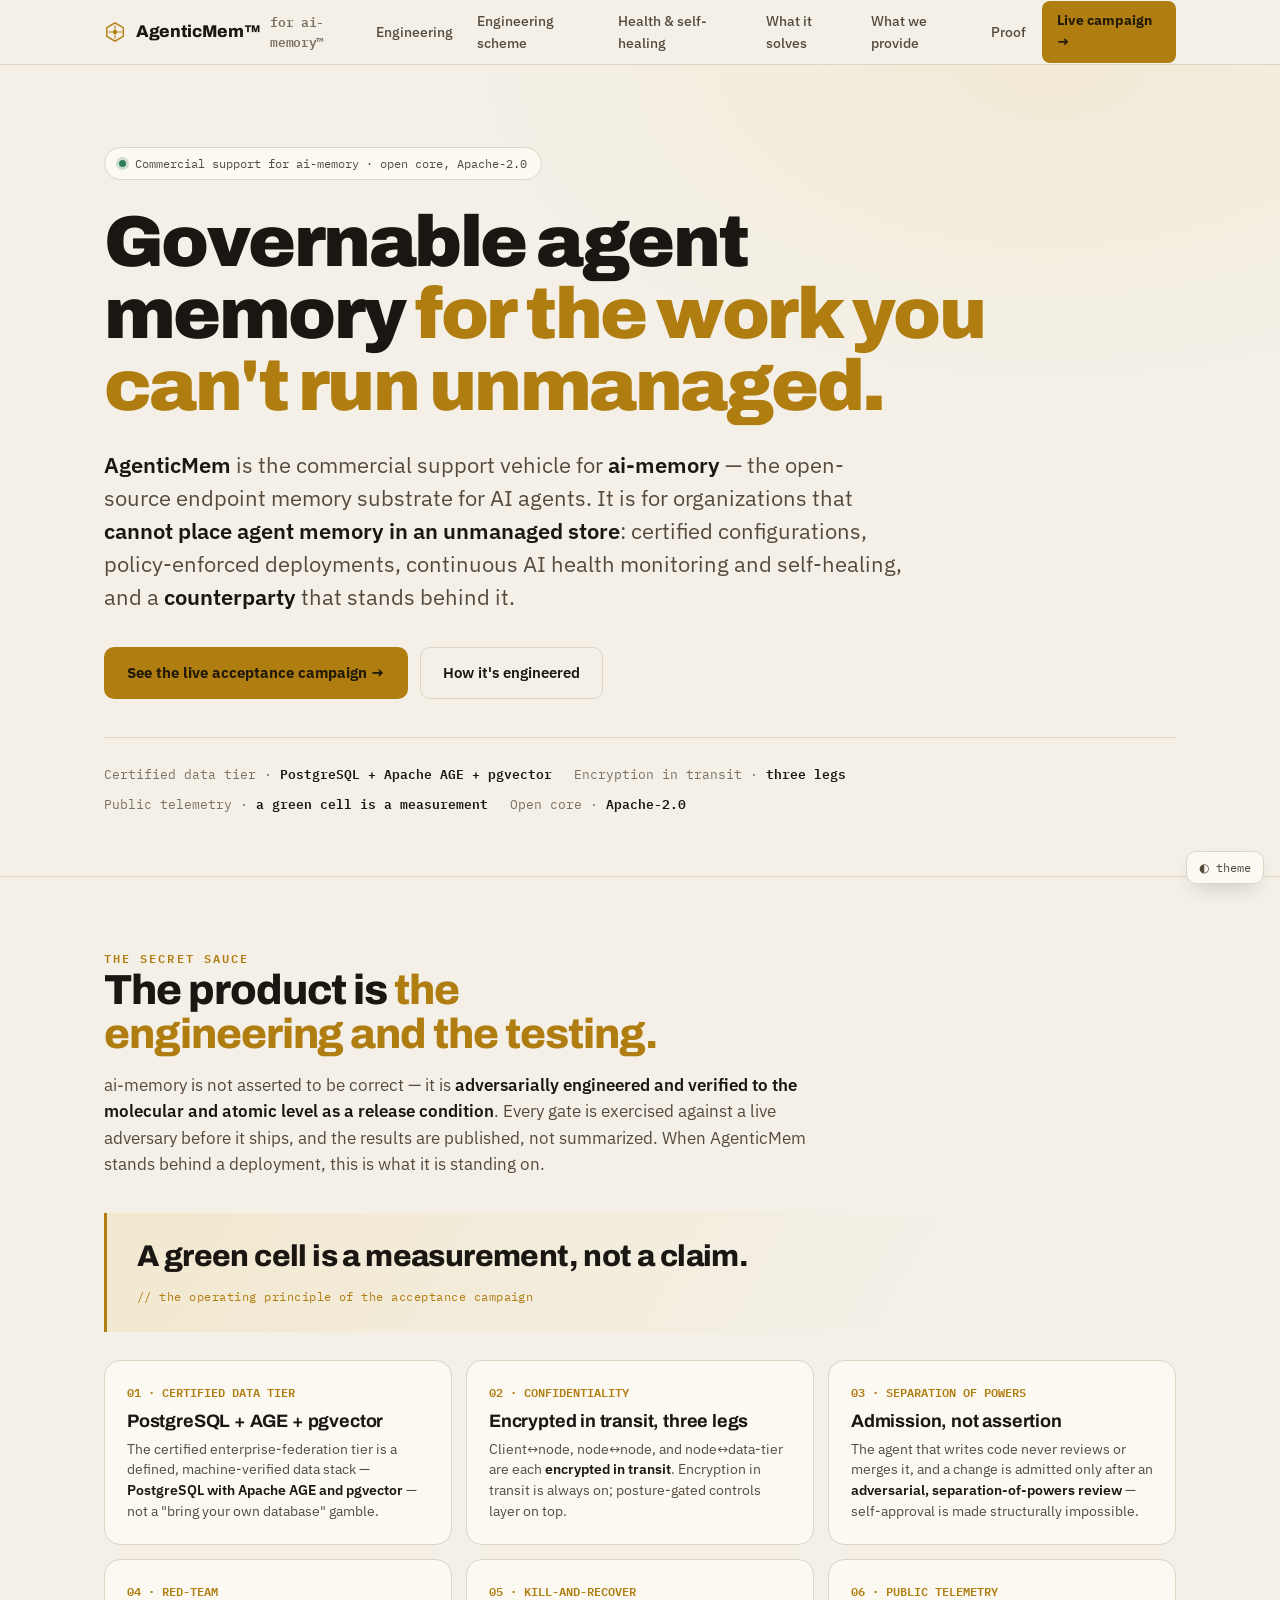
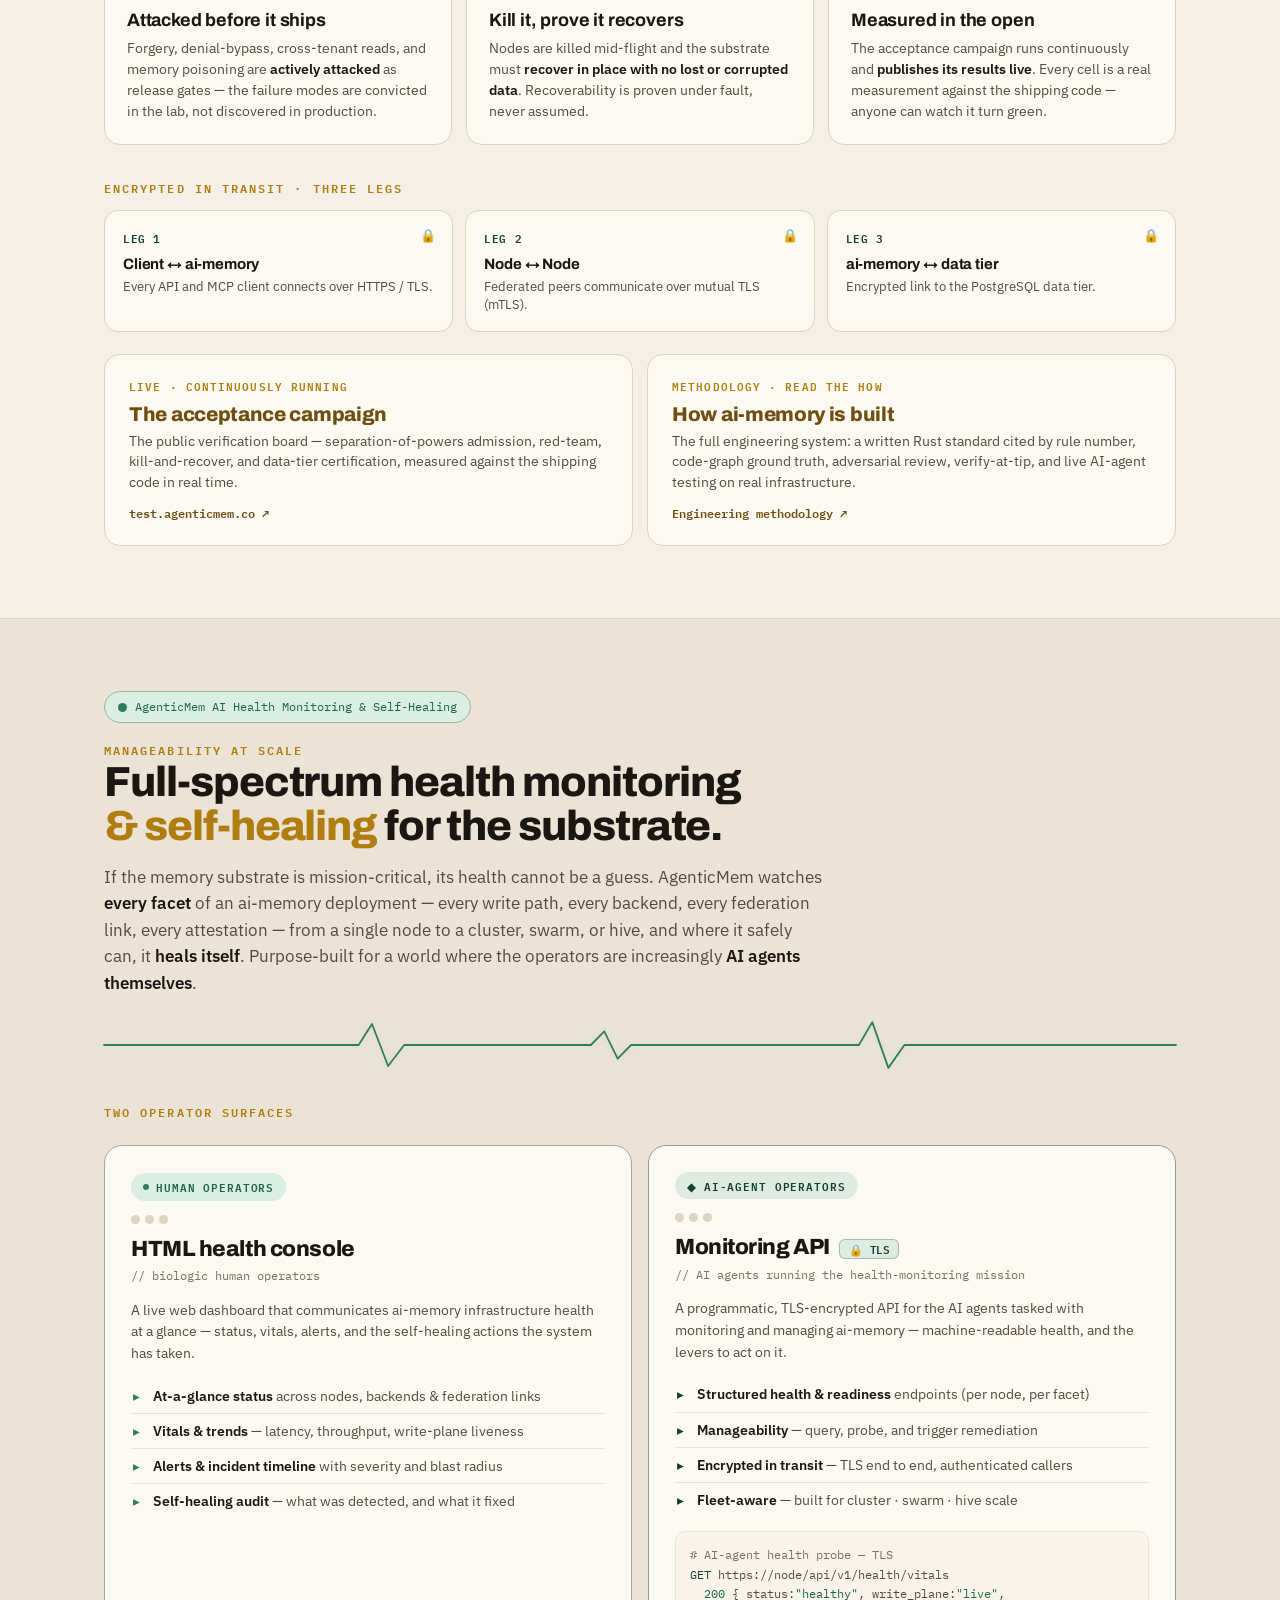
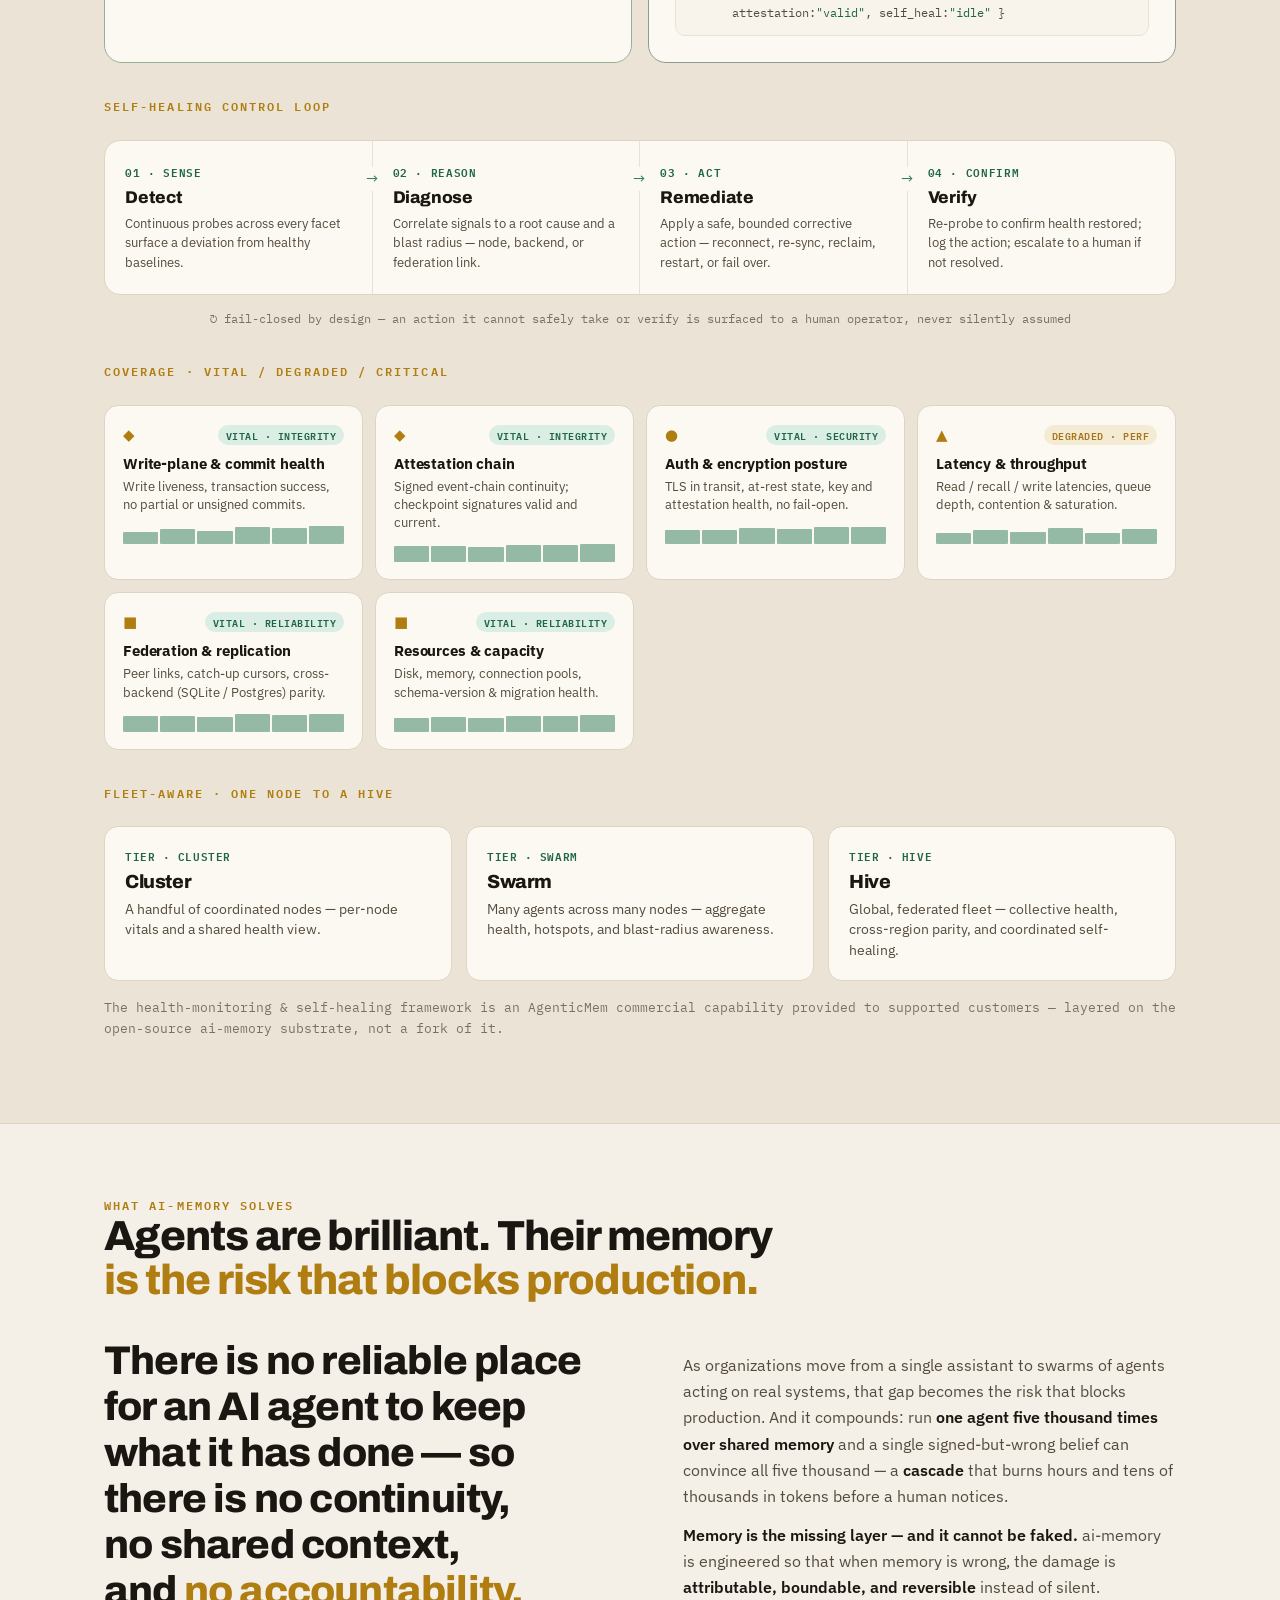
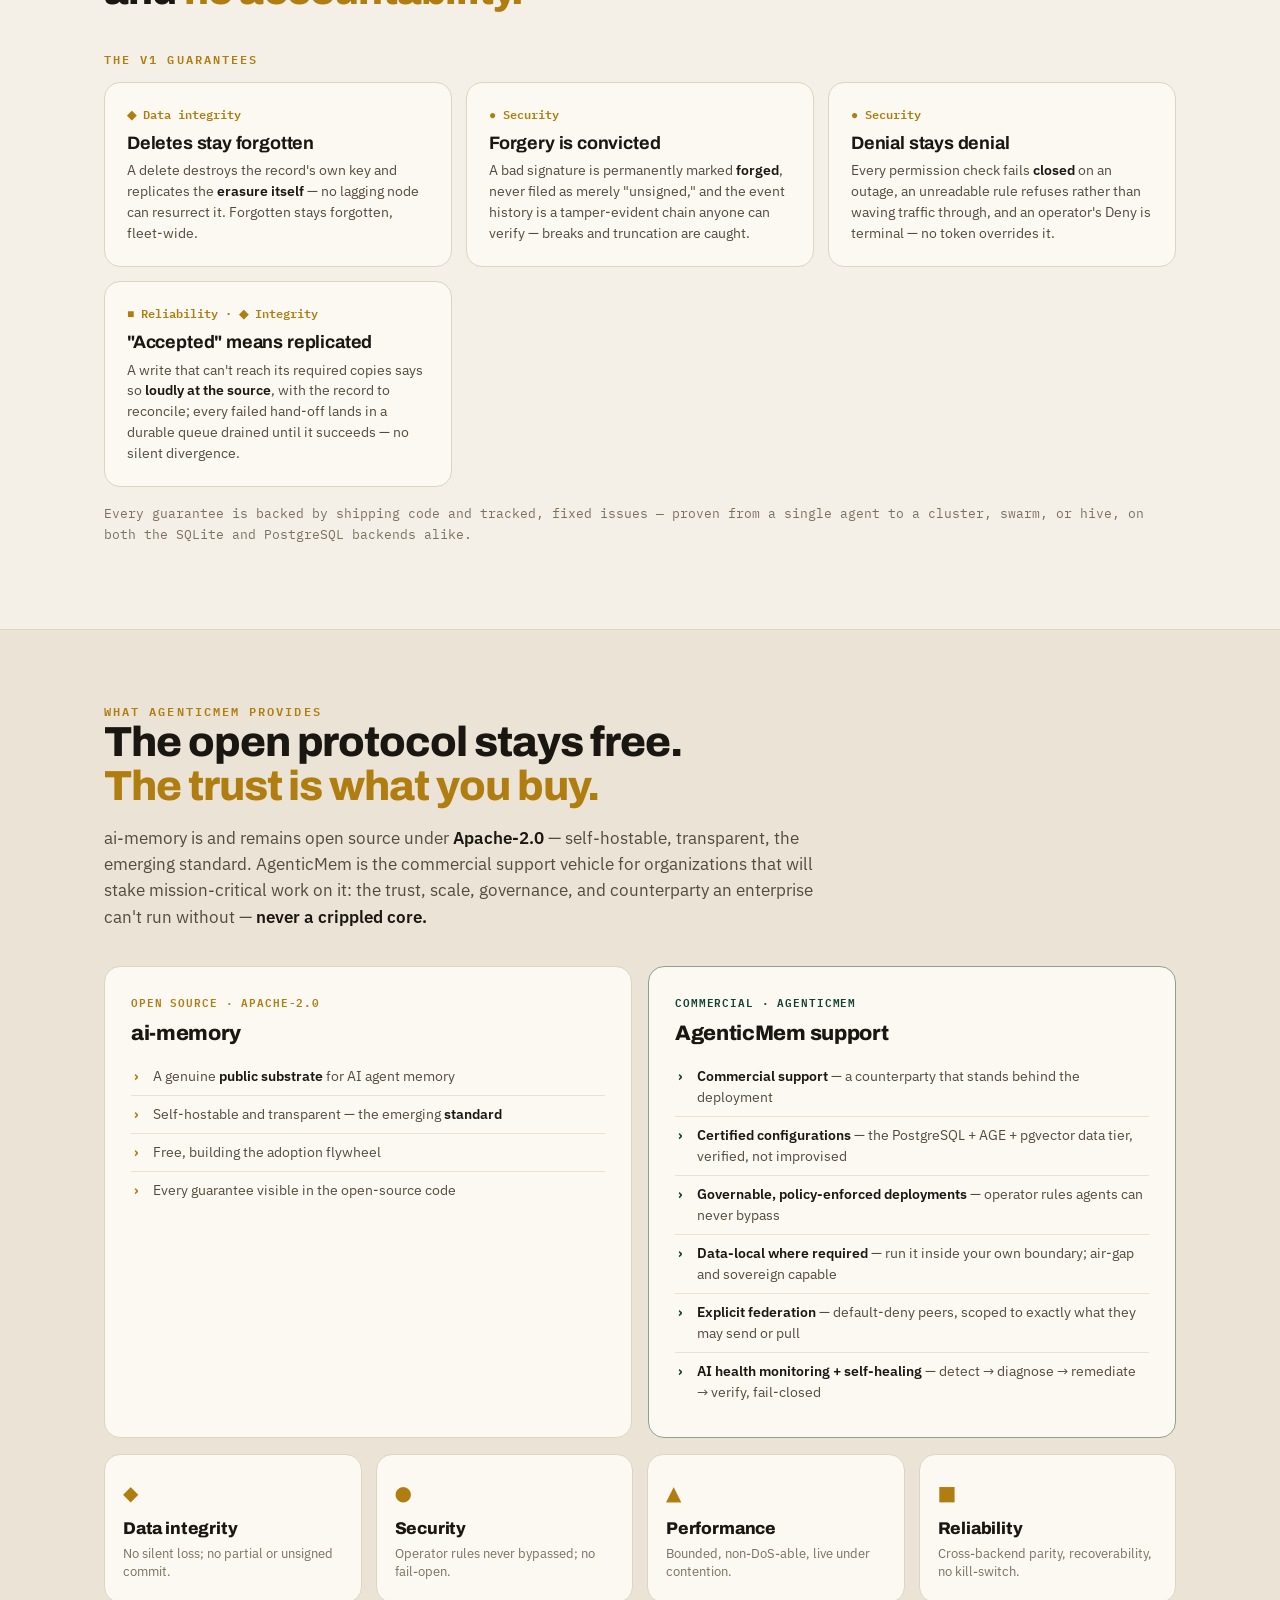
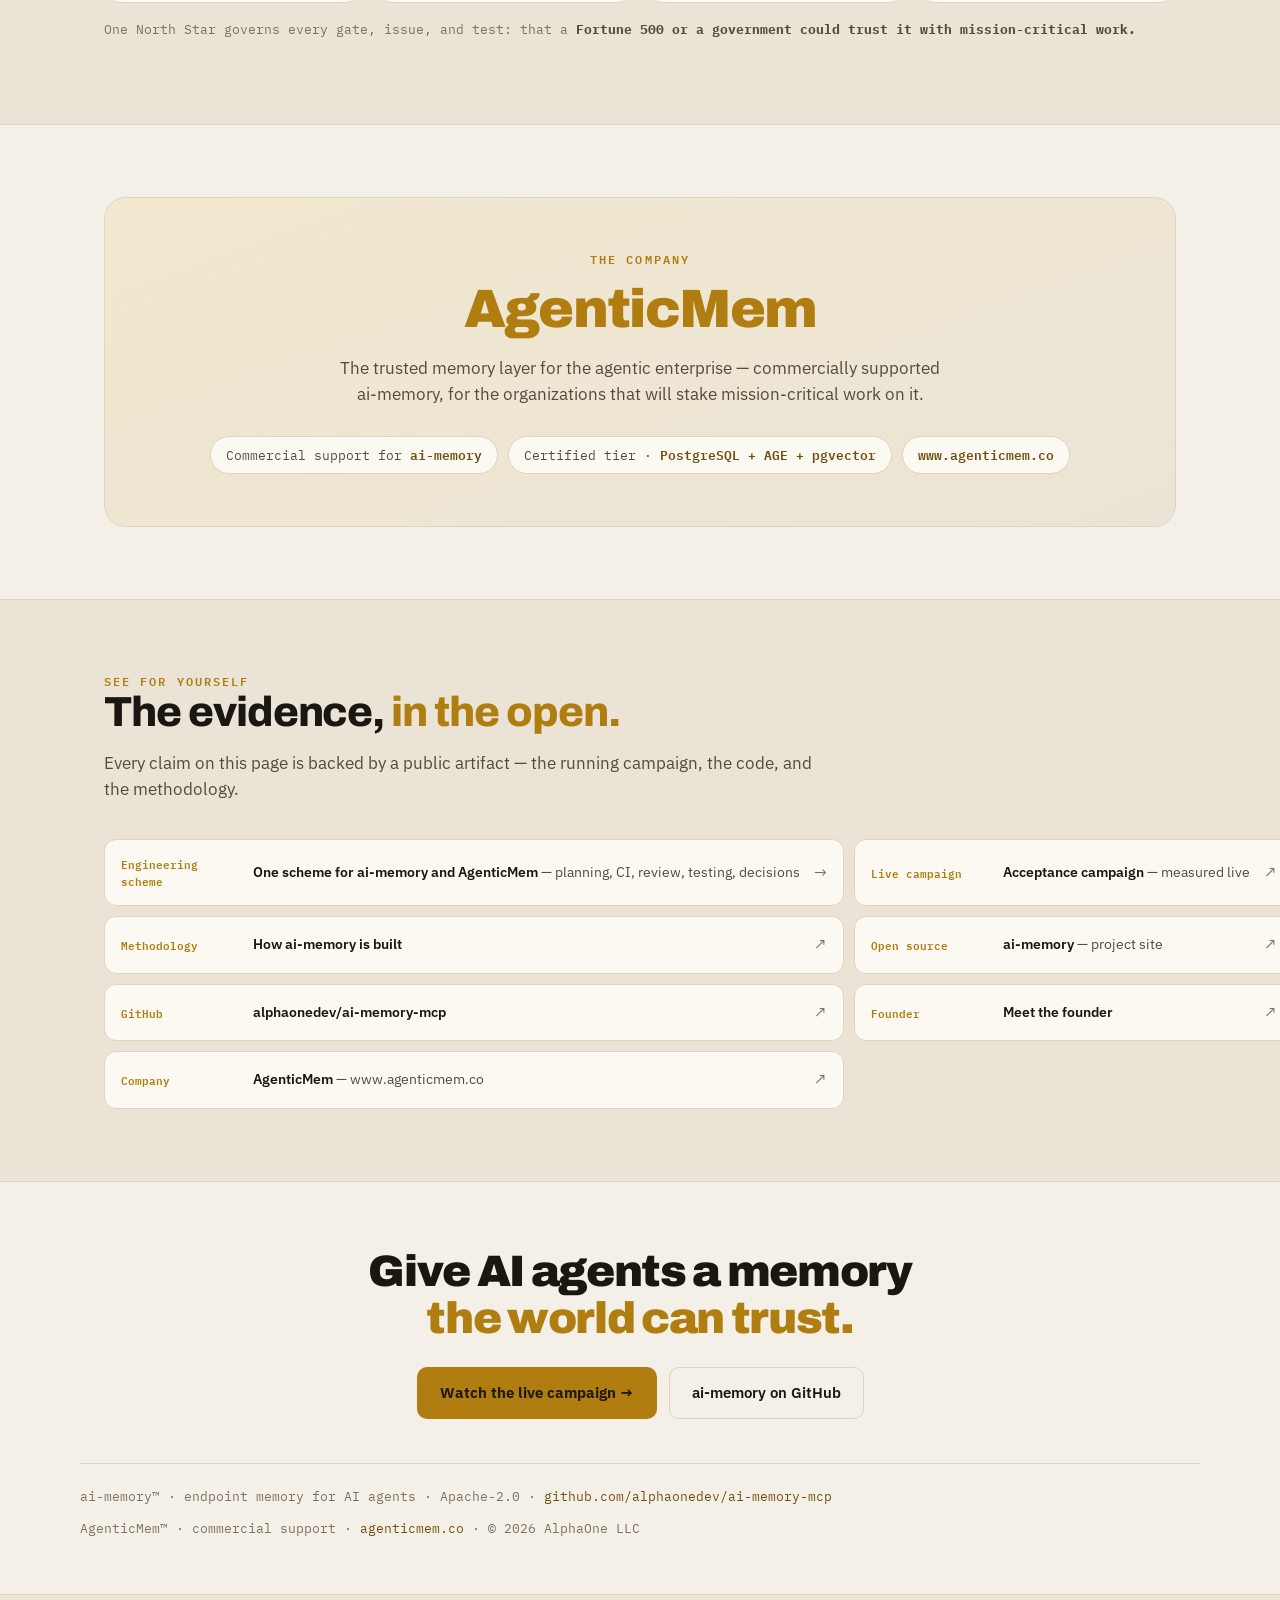
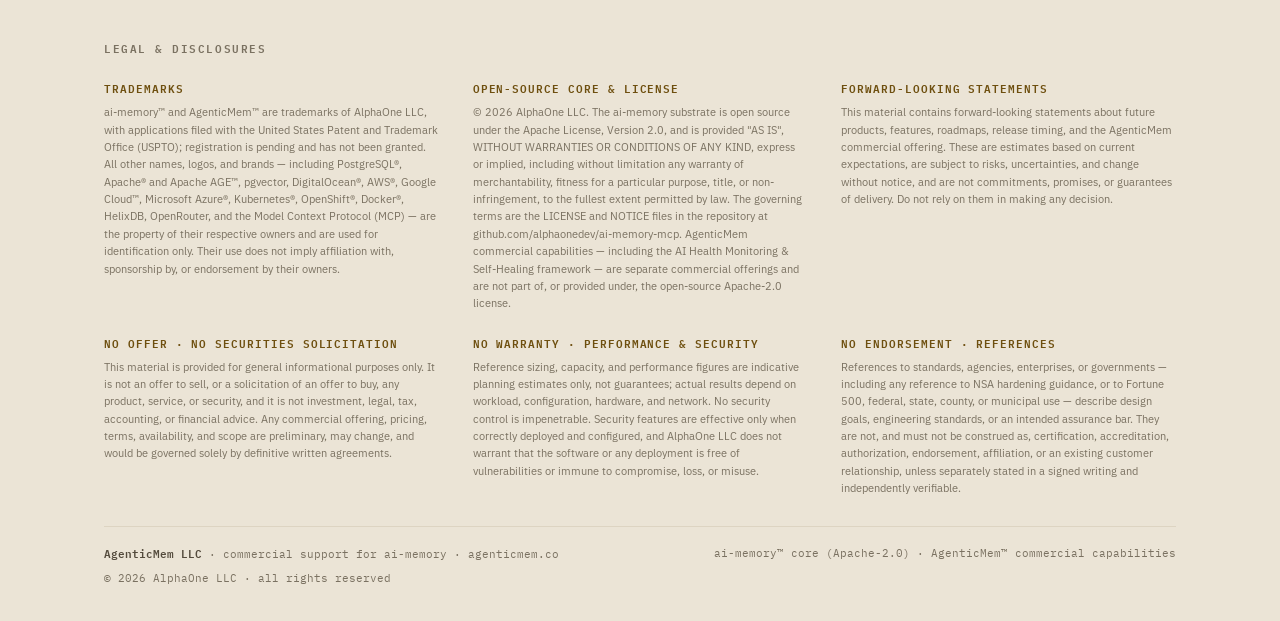
==== commit dcb61bd2: "site: publish the engineering scheme page and link it from the home page Adds /engineering-scheme.ht" ====
--- a/index.html
+++ b/index.html
@@ -276,6 +276,7 @@
   </div>
   <nav class="nav-links" aria-label="Primary">
     <a href="#engineering">Engineering</a>
+    <a href="/engineering-scheme.html">Engineering scheme</a>
     <a href="#health">Health &amp; self-healing</a>
     <a href="#problem">What it solves</a>
     <a href="#offering">What we provide</a>
@@ -493,6 +494,7 @@
     <p>Every claim on this page is backed by a public artifact — the running campaign, the code, and the methodology.</p>
   </div>
   <div class="res">
+    <a class="rlink" href="/engineering-scheme.html"><span class="rl">Engineering scheme</span><span class="rt"><b>One scheme for ai-memory and AgenticMem</b> — planning, CI, review, testing, decisions</span><span class="arw">→</span></a>
     <a class="rlink" href="https://test.agenticmem.co/" target="_blank" rel="noopener"><span class="rl">Live campaign</span><span class="rt"><b>Acceptance campaign</b> — measured live</span><span class="arw">↗</span></a>
     <a class="rlink" href="https://alphaonedev.github.io/ai-memory-mcp/engineering/how-ai-memory-is-built.html" target="_blank" rel="noopener"><span class="rl">Methodology</span><span class="rt"><b>How ai-memory is built</b></span><span class="arw">↗</span></a>
     <a class="rlink" href="https://alphaonedev.github.io/ai-memory-mcp/" target="_blank" rel="noopener"><span class="rl">Open source</span><span class="rt"><b>ai-memory</b> — project site</span><span class="arw">↗</span></a>
